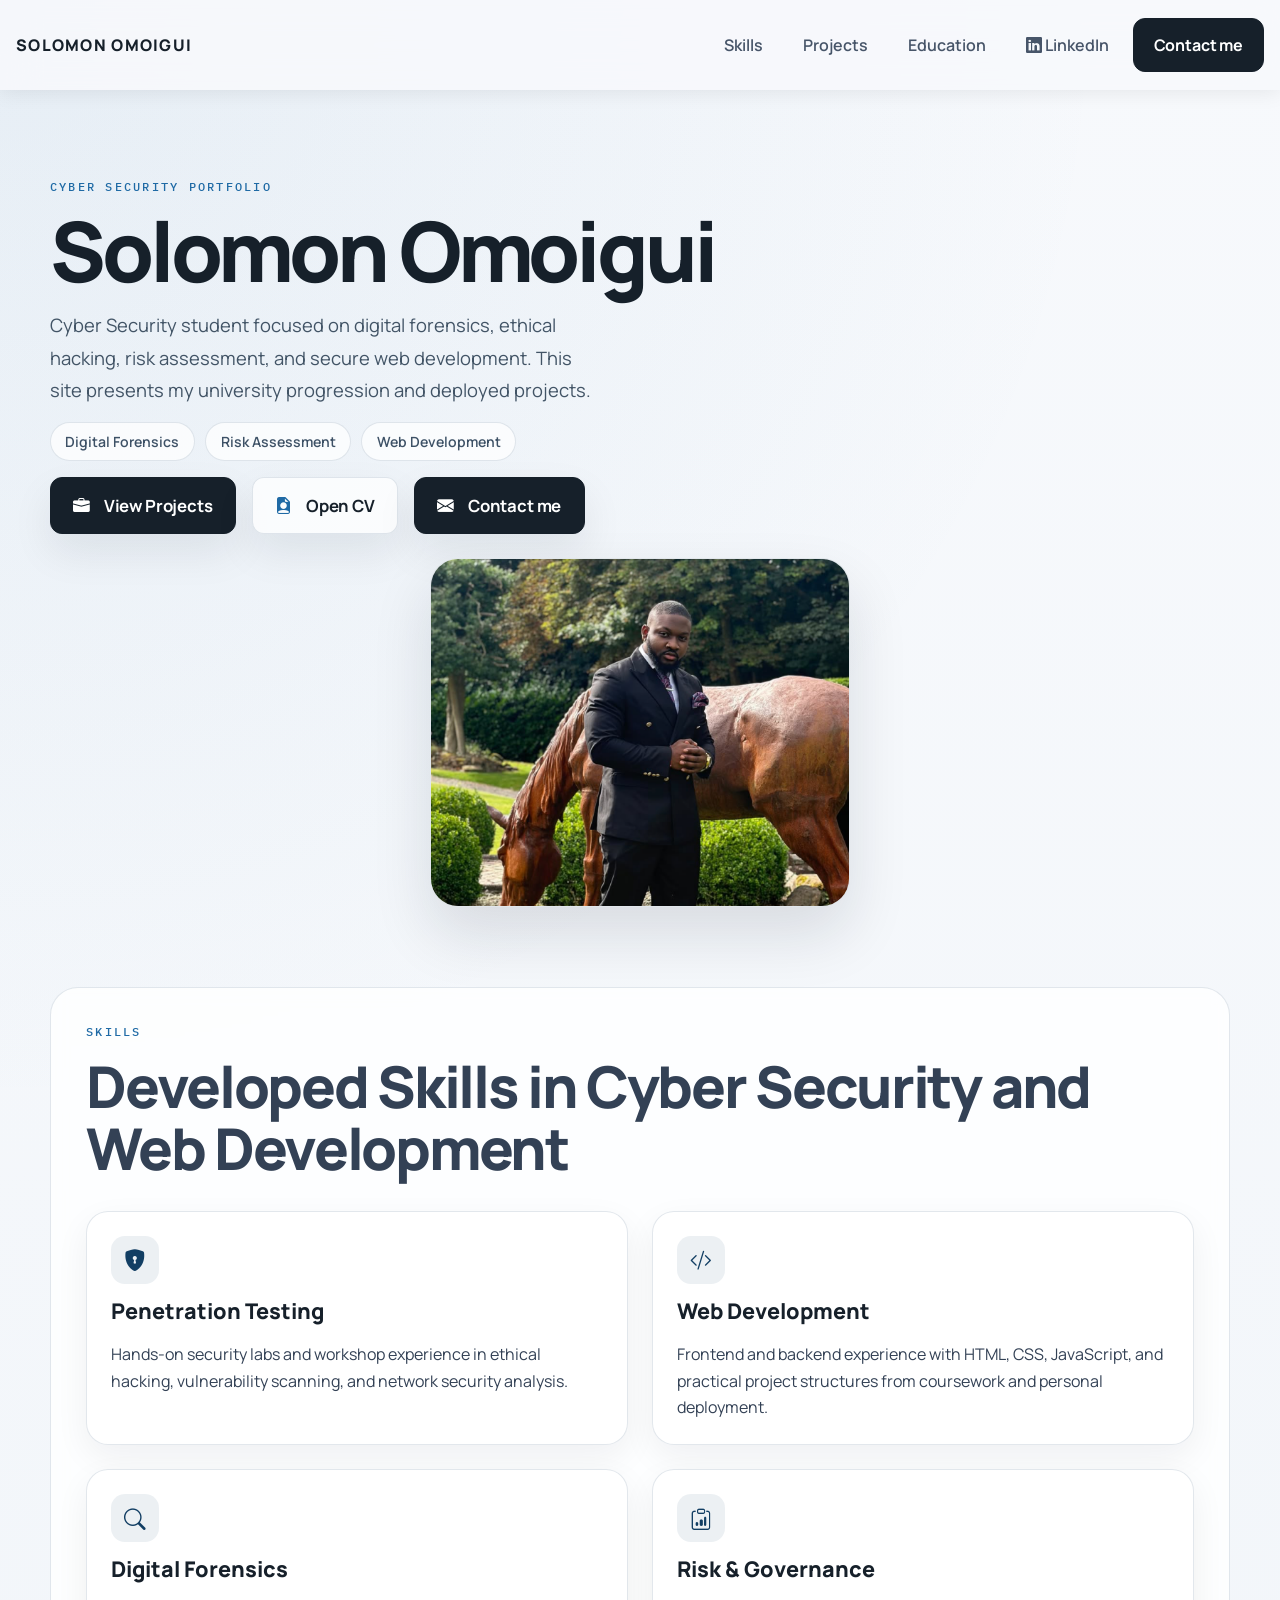
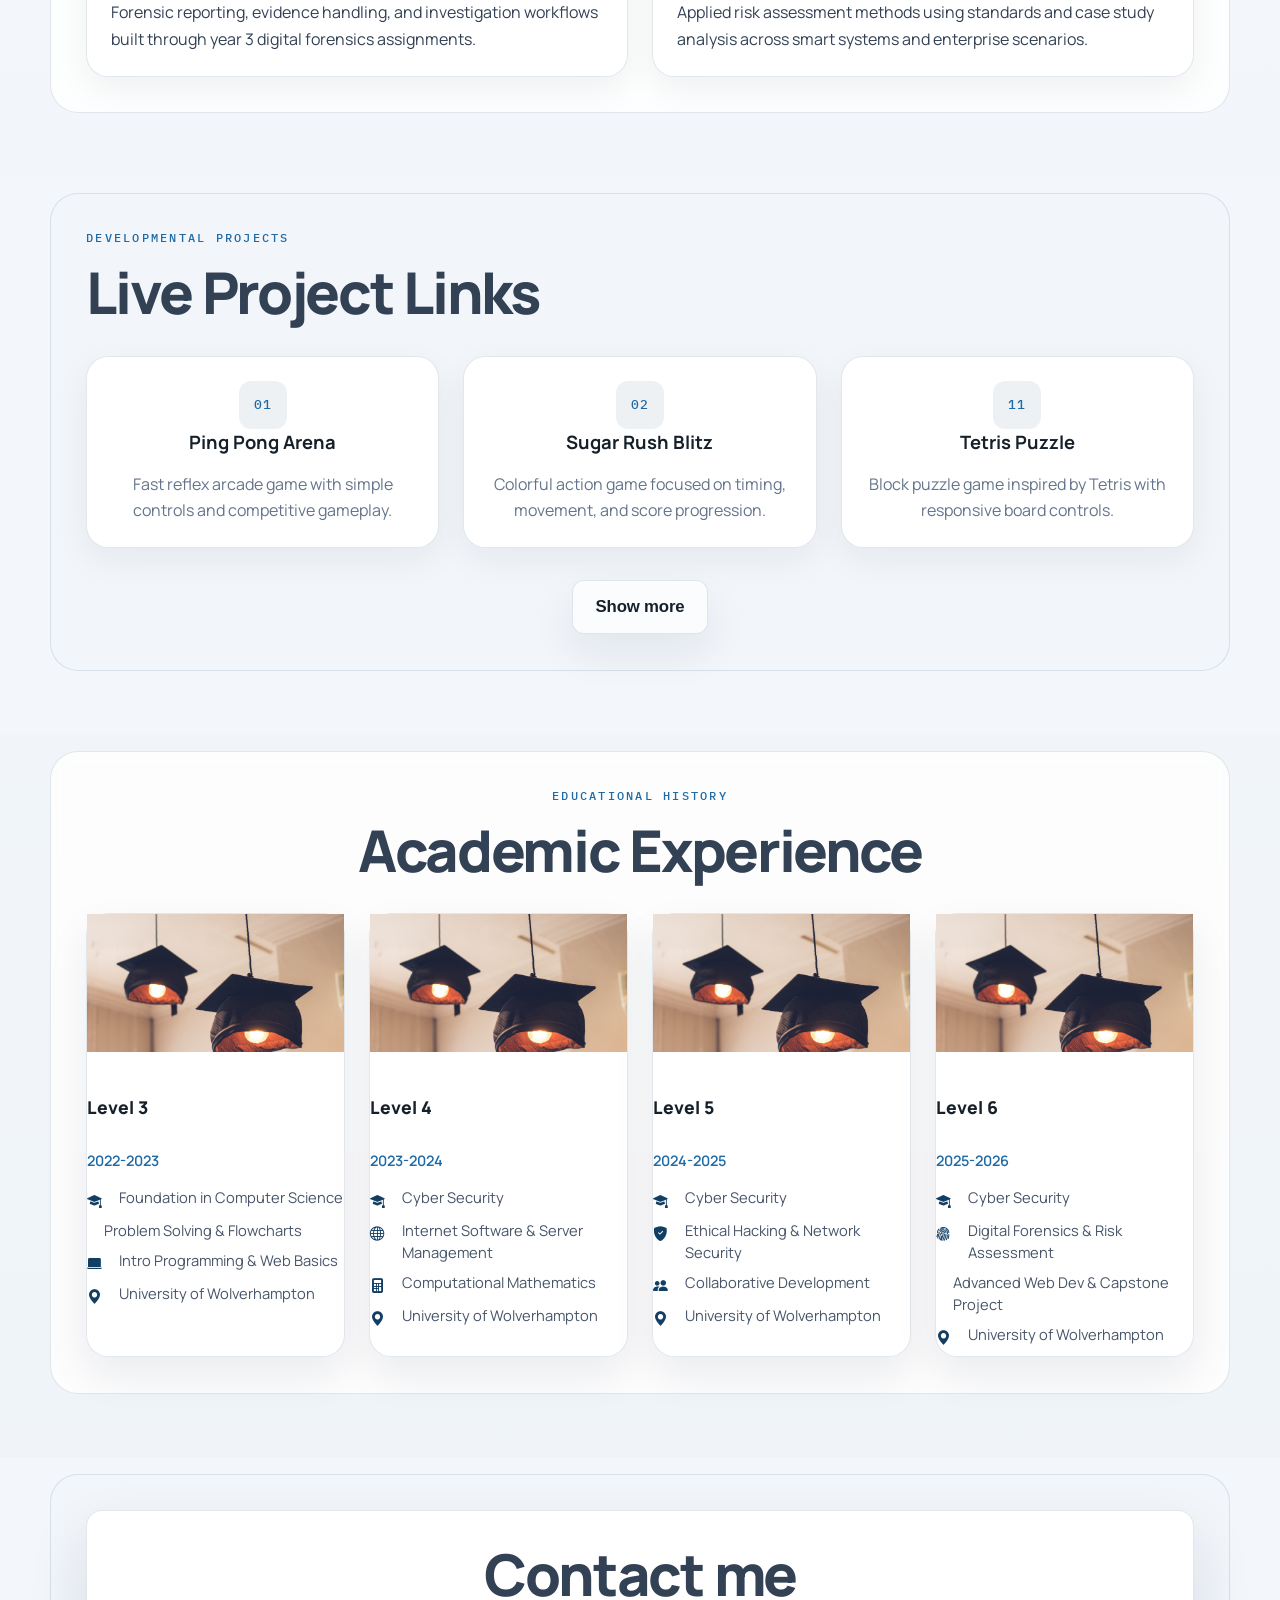
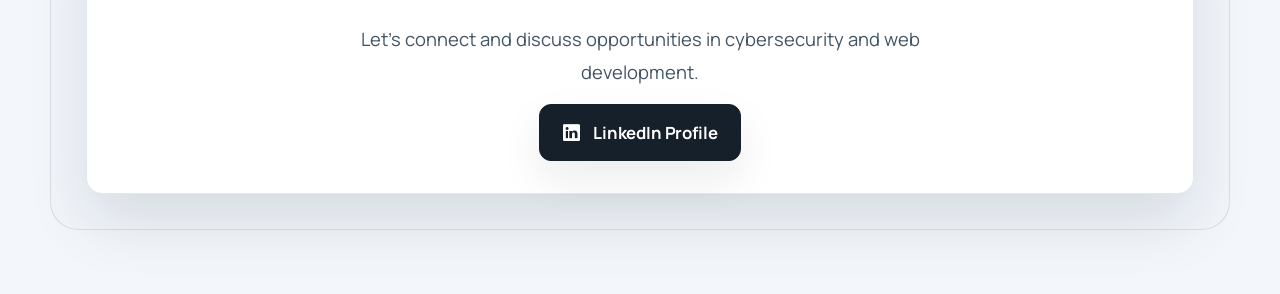
==== index.html @ 03cba2f4 "Add CV link and collapsible project list" ====
<!DOCTYPE html>
<html lang="en">
  <head>
    <meta charset="UTF-8" />
    <meta name="viewport" content="width=device-width, initial-scale=1.0" />
    <meta
      name="description"
      content="Solomon Omoigui portfolio featuring university cybersecurity work and deployed game projects."
    />
    <meta name="robots" content="index, follow" />
    <link rel="canonical" href="http://solomonomoigui.great-site.net/" />

    <meta property="og:type" content="website" />
    <meta property="og:site_name" content="Solomon Omoigui Portfolio" />
    <meta property="og:title" content="Solomon Omoigui | Portfolio" />
    <meta
      property="og:description"
      content="Cyber Security student portfolio featuring university coursework progression and deployed game projects."
    />
    <meta property="og:url" content="http://solomonomoigui.great-site.net/" />
    <meta property="og:image" content="http://solomonomoigui.great-site.net/assets/grad.jpg" />

    <meta name="twitter:card" content="summary_large_image" />
    <meta name="twitter:title" content="Solomon Omoigui | Portfolio" />
    <meta
      name="twitter:description"
      content="Cyber Security student portfolio featuring university coursework progression and deployed game projects."
    />
    <meta name="twitter:image" content="http://solomonomoigui.great-site.net/assets/grad.jpg" />
    <title>Solomon Omoigui | Portfolio</title>
    <link rel="icon" href="assets/favicon.svg" type="image/svg+xml" />
    <link rel="icon" href="assets/favicon-32x32.png" sizes="32x32" type="image/png" />
    <link rel="apple-touch-icon" href="assets/apple-touch-icon.png" />
    <link rel="manifest" href="site.webmanifest" />
    <link rel="preconnect" href="https://fonts.googleapis.com" />
    <link rel="preconnect" href="https://fonts.gstatic.com" crossorigin />
    <link
      href="https://fonts.googleapis.com/css2?family=IBM+Plex+Mono:wght@400;500&family=Manrope:wght@400;500;600;700;800&display=swap"
      rel="stylesheet"
    />
    <!-- Bootstrap Icons -->
    <link rel="stylesheet" href="https://cdn.jsdelivr.net/npm/bootstrap-icons@1.11.3/font/bootstrap-icons.min.css">
    <link rel="stylesheet" href="styles.css" />
  </head>
  <body>
    <header class="site-header sticky-top">
      <div class="container-fluid">
        <a href="#top" class="logo">SOLOMON OMOIGUI</a>
        <button class="burger-menu collapsed" id="burger-btn" type="button" aria-controls="main-nav" aria-expanded="false" aria-label="Toggle navigation">
          <span></span>
          <span></span>
          <span></span>
        </button>
        <nav class="main-nav" id="main-nav">
          <ul class="navbar-nav ms-auto align-items-lg-center">
            <li class="nav-item"><a href="#skills" class="nav-link">Skills</a></li>
            <li class="nav-item"><a href="#projects" class="nav-link">Projects</a></li>
            <li class="nav-item"><a href="#education" class="nav-link">Education</a></li>
            <li class="nav-item"><a href="https://www.linkedin.com/in/solomon-o-649461155" target="_blank" rel="noreferrer" class="nav-link"><i class="bi bi-linkedin"></i> LinkedIn</a></li>
            <li class="nav-item ms-lg-2"><a href="#contact" class="btn btn-primary">Contact me</a></li>
          </ul>
        </nav>
      </div>
    </header>

    <main id="top">
      <section class="hero container">
        <div class="row align-items-center">
          <div class="col-lg-6">
            <p class="hero-kicker">Cyber Security Portfolio</p>
            <h1 class="display-3 fw-bold mb-4">Solomon Omoigui</h1>
            <p class="lead mb-4">
              Cyber Security student focused on digital forensics, ethical hacking, risk assessment, and secure web development. This site presents my university progression and deployed projects.
            </p>
            <div class="hero-meta mb-4">
              <span>Digital Forensics</span>
              <span>Risk Assessment</span>
              <span>Web Development</span>
            </div>
            <div class="hero-actions d-flex gap-3">
              <a class="btn btn-primary btn-lg shadow" href="#projects"><i class="bi bi-briefcase-fill me-2"></i>View Projects</a>
              <a
                class="btn btn-warning btn-lg shadow"
                href="Solomon_Omoigui_CV.docx"
                target="_blank"
                rel="noopener noreferrer"
              >
                <i class="bi bi-file-earmark-person-fill me-2"></i>Open CV
              </a>
              <a class="btn btn-primary btn-lg shadow" href="#contact"><i class="bi bi-envelope-fill me-2"></i>Contact me</a>
            </div>
          </div>
          <div class="col-lg-6 d-flex justify-content-center align-items-start">
            <div class="hero-photo shadow-lg">
              <img
                src="assets/solomon-portrait.png"
                alt="Solomon Omoigui"
                class="img-fluid rounded"
              />
            </div>
          </div>
        </div>
      </section>

      <section id="skills" class="section py-5">
        <div class="container">
          <p class="section-label text-uppercase fw-bold text-primary">Skills</p>
          <h2 class="display-5 fw-bold mb-5">Developed Skills in Cyber Security and Web Development</h2>
          <div class="row g-4">
            <div class="col-md-6">
              <div class="card skill-card h-100 border-0 shadow-sm">
                <div class="card-body p-4">
                  <div class="skill-icon mb-3"><i class="bi bi-shield-lock-fill"></i></div>
                  <h3 class="card-title h4 fw-bold mb-3">Penetration Testing</h3>
                  <p class="card-text">Hands-on security labs and workshop experience in ethical hacking, vulnerability scanning, and network security analysis.</p>
                </div>
              </div>
            </div>
            <div class="col-md-6">
              <div class="card skill-card h-100 border-0 shadow-sm">
                <div class="card-body p-4">
                  <div class="skill-icon mb-3"><i class="bi bi-code-slash"></i></div>
                  <h3 class="card-title h4 fw-bold mb-3">Web Development</h3>
                  <p class="card-text">Frontend and backend experience with HTML, CSS, JavaScript, and practical project structures from coursework and personal deployment.</p>
                </div>
              </div>
            </div>
            <div class="col-md-6">
              <div class="card skill-card h-100 border-0 shadow-sm">
                <div class="card-body p-4">
                  <div class="skill-icon mb-3"><i class="bi bi-search"></i></div>
                  <h3 class="card-title h4 fw-bold mb-3">Digital Forensics</h3>
                  <p class="card-text">Forensic reporting, evidence handling, and investigation workflows built through year 3 digital forensics assignments.</p>
                </div>
              </div>
            </div>
            <div class="col-md-6">
              <div class="card skill-card h-100 border-0 shadow-sm">
                <div class="card-body p-4">
                  <div class="skill-icon mb-3"><i class="bi bi-clipboard-data"></i></div>
                  <h3 class="card-title h4 fw-bold mb-3">Risk & Governance</h3>
                  <p class="card-text">Applied risk assessment methods using standards and case study analysis across smart systems and enterprise scenarios.</p>
                </div>
              </div>
            </div>
          </div>
        </div>
      </section>

      <section id="projects" class="section py-5 bg-light">
        <div class="container">
          <p class="section-label text-uppercase fw-bold text-primary">Developmental Projects</p>
          <h2 class="display-5 fw-bold mb-5">Live Project Links</h2>
          <div class="row g-4" id="projects-grid">
            <div class="col-md-6 col-lg-4 project-item" data-featured-project>
              <div class="card project-card h-100 border-0 shadow-sm">
                <div class="card-body text-center p-4">
                  <div class="project-icon mb-3">01</div>
                  <h3 class="card-title h5 fw-bold"><a href="https://maldinisecurity.github.io/neon-pong-arena/" target="_blank" rel="noreferrer" class="text-decoration-none">Ping Pong Arena</a></h3>
                  <p class="card-text text-muted">Fast reflex arcade game with simple controls and competitive gameplay.</p>
                </div>
              </div>
            </div>
            <div class="col-md-6 col-lg-4 project-item" data-featured-project>
              <div class="card project-card h-100 border-0 shadow-sm">
                <div class="card-body text-center p-4">
                  <div class="project-icon mb-3">02</div>
                  <h3 class="card-title h5 fw-bold"><a href="https://maldinisecurity.github.io/sugar-rush-blitz/" target="_blank" rel="noreferrer" class="text-decoration-none">Sugar Rush Blitz</a></h3>
                  <p class="card-text text-muted">Colorful action game focused on timing, movement, and score progression.</p>
                </div>
              </div>
            </div>
            <div class="col-md-6 col-lg-4 project-item is-collapsed">
              <div class="card project-card h-100 border-0 shadow-sm">
                <div class="card-body text-center p-4">
                  <div class="project-icon mb-3">03</div>
                  <h3 class="card-title h5 fw-bold"><a href="https://maldinisecurity.github.io/tower-defense-mini/" target="_blank" rel="noreferrer" class="text-decoration-none">Tower Defence</a></h3>
                  <p class="card-text text-muted">Strategy-based defense game where placement and timing decide success.</p>
                </div>
              </div>
            </div>
            <div class="col-md-6 col-lg-4 project-item is-collapsed">
              <div class="card project-card h-100 border-0 shadow-sm">
                <div class="card-body text-center p-4">
                  <div class="project-icon mb-3">04</div>
                  <h3 class="card-title h5 fw-bold"><a href="https://maldinisecurity.github.io/2048-variant/" target="_blank" rel="noreferrer" class="text-decoration-none">2048 Variant</a></h3>
                  <p class="card-text text-muted">A variant of the classic 2048 puzzle with responsive keyboard interactions.</p>
                </div>
              </div>
            </div>
            <div class="col-md-6 col-lg-4 project-item is-collapsed">
              <div class="card project-card h-100 border-0 shadow-sm">
                <div class="card-body text-center p-4">
                  <div class="project-icon mb-3">05</div>
                  <h3 class="card-title h5 fw-bold"><a href="https://maldinisecurity.github.io/flappy-runner/" target="_blank" rel="noreferrer" class="text-decoration-none">Flappy Runner</a></h3>
                  <p class="card-text text-muted">Endless runner challenge requiring consistent rhythm and quick reaction.</p>
                </div>
              </div>
            </div>
            <div class="col-md-6 col-lg-4 project-item is-collapsed">
              <div class="card project-card h-100 border-0 shadow-sm">
                <div class="card-body text-center p-4">
                  <div class="project-icon mb-3">06</div>
                  <h3 class="card-title h5 fw-bold"><a href="https://maldinisecurity.github.io/memory-card-battle/" target="_blank" rel="noreferrer" class="text-decoration-none">Memory Card Battle</a></h3>
                  <p class="card-text text-muted">Card matching memory game designed around concentration and speed.</p>
                </div>
              </div>
            </div>
            <div class="col-md-6 col-lg-4 project-item is-collapsed">
              <div class="card project-card h-100 border-0 shadow-sm">
                <div class="card-body text-center p-4">
                  <div class="project-icon mb-3">07</div>
                  <h3 class="card-title h5 fw-bold"><a href="https://maldinisecurity.github.io/platformer-single-screen/" target="_blank" rel="noreferrer" class="text-decoration-none">Platformer</a></h3>
                  <p class="card-text text-muted">Classic platform movement mechanics with jump timing and level traversal.</p>
                </div>
              </div>
            </div>
            <div class="col-md-6 col-lg-4 project-item is-collapsed">
              <div class="card project-card h-100 border-0 shadow-sm">
                <div class="card-body text-center p-4">
                  <div class="project-icon mb-3">08</div>
                  <h3 class="card-title h5 fw-bold"><a href="https://maldinisecurity.github.io/roguelite-grid-crawler/" target="_blank" rel="noreferrer" class="text-decoration-none">Grid Crawler</a></h3>
                  <p class="card-text text-muted">Grid-based puzzle gameplay focused on route logic and movement planning.</p>
                </div>
              </div>
            </div>
            <div class="col-md-6 col-lg-4 project-item is-collapsed">
              <div class="card project-card h-100 border-0 shadow-sm">
                <div class="card-body text-center p-4">
                  <div class="project-icon mb-3">09</div>
                  <h3 class="card-title h5 fw-bold"><a href="https://maldinisecurity.github.io/snake-arena/" target="_blank" rel="noreferrer" class="text-decoration-none">Snake Arena</a></h3>
                  <p class="card-text text-muted">Modern snake game implementation with smooth controls and scoring.</p>
                </div>
              </div>
            </div>
            <div class="col-md-6 col-lg-4 project-item is-collapsed">
              <div class="card project-card h-100 border-0 shadow-sm">
                <div class="card-body text-center p-4">
                  <div class="project-icon mb-3">10</div>
                  <h3 class="card-title h5 fw-bold"><a href="https://maldinisecurity.github.io/space-shooter/" target="_blank" rel="noreferrer" class="text-decoration-none">Space Shooter</a></h3>
                  <p class="card-text text-muted">Arcade shooter featuring enemy waves, aiming, and score-based survival.</p>
                </div>
              </div>
            </div>
            <div class="col-md-6 col-lg-4 project-item" data-featured-project>
              <div class="card project-card h-100 border-0 shadow-sm">
                <div class="card-body text-center p-4">
                  <div class="project-icon mb-3">11</div>
                  <h3 class="card-title h5 fw-bold"><a href="https://maldinisecurity.github.io/tetris-block-puzzle/" target="_blank" rel="noreferrer" class="text-decoration-none">Tetris Puzzle</a></h3>
                  <p class="card-text text-muted">Block puzzle game inspired by Tetris with responsive board controls.</p>
                </div>
              </div>
            </div>
            <div class="col-md-6 col-lg-4 project-item is-collapsed">
              <div class="card project-card h-100 border-0 shadow-sm">
                <div class="card-body text-center p-4">
                  <div class="project-icon mb-3">12</div>
                  <h3 class="card-title h5 fw-bold"><a href="https://maldinisecurity.github.io/breakout-blaster/" target="_blank" rel="noreferrer" class="text-decoration-none">Tower Defense</a></h3>
                  <p class="card-text text-muted">Alternative tower defense build showcasing enemy pathing and defense logic.</p>
                </div>
              </div>
            </div>
          </div>
          <div class="projects-toggle-wrap">
            <button
              class="btn btn-warning btn-lg shadow"
              id="projects-toggle"
              type="button"
              aria-expanded="false"
            >
              Show more
            </button>
          </div>
        </div>
      </section>

      <section id="education" class="section py-5">
        <div class="container">
          <div class="text-center mb-5">
            <p class="section-label text-uppercase fw-bold text-primary">Educational History</p>
            <h2 class="display-5 fw-bold">Academic Experience</h2>
          </div>

          <div class="row g-4">
            <div class="col-md-6 col-lg-3">
              <div class="card education-card h-100 border-0 shadow">
                <img src="assets/grad.jpg" alt="Graduation cap" class="card-img-top" />
                <div class="card-body">
                  <h3 class="card-title fw-bold">Level 3</h3>
                  <p class="edu-year text-muted fw-semibold">2022-2023</p>
                  <ul class="list-unstyled">
                    <li class="mb-2"><i class="bi bi-mortarboard-fill text-primary me-2"></i> Foundation in Computer Science</li>
                    <li class="mb-2"><i class="bi bi-brain-fill text-primary me-2"></i> Problem Solving & Flowcharts</li>
                    <li class="mb-2"><i class="bi bi-laptop-fill text-primary me-2"></i> Intro Programming & Web Basics</li>
                    <li class="mb-2"><i class="bi bi-geo-alt-fill text-primary me-2"></i> University of Wolverhampton</li>
                  </ul>
                </div>
              </div>
            </div>

            <div class="col-md-6 col-lg-3">
              <div class="card education-card h-100 border-0 shadow">
                <img src="assets/grad.jpg" alt="Graduation cap" class="card-img-top" />
                <div class="card-body">
                  <h3 class="card-title fw-bold">Level 4</h3>
                  <p class="edu-year text-muted fw-semibold">2023-2024</p>
                  <ul class="list-unstyled">
                    <li class="mb-2"><i class="bi bi-mortarboard-fill text-primary me-2"></i> Cyber Security</li>
                    <li class="mb-2"><i class="bi bi-globe text-primary me-2"></i> Internet Software & Server Management</li>
                    <li class="mb-2"><i class="bi bi-calculator-fill text-primary me-2"></i> Computational Mathematics</li>
                    <li class="mb-2"><i class="bi bi-geo-alt-fill text-primary me-2"></i> University of Wolverhampton</li>
                  </ul>
                </div>
              </div>
            </div>

            <div class="col-md-6 col-lg-3">
              <div class="card education-card h-100 border-0 shadow">
                <img src="assets/grad.jpg" alt="Graduation cap" class="card-img-top" />
                <div class="card-body">
                  <h3 class="card-title fw-bold">Level 5</h3>
                  <p class="edu-year text-muted fw-semibold">2024-2025</p>
                  <ul class="list-unstyled">
                    <li class="mb-2"><i class="bi bi-mortarboard-fill text-primary me-2"></i> Cyber Security</li>
                    <li class="mb-2"><i class="bi bi-shield-fill-check text-primary me-2"></i> Ethical Hacking & Network Security</li>
                    <li class="mb-2"><i class="bi bi-people-fill text-primary me-2"></i> Collaborative Development</li>
                    <li class="mb-2"><i class="bi bi-geo-alt-fill text-primary me-2"></i> University of Wolverhampton</li>
                  </ul>
                </div>
              </div>
            </div>

            <div class="col-md-6 col-lg-3">
              <div class="card education-card h-100 border-0 shadow">
                <img src="assets/grad.jpg" alt="Graduation cap" class="card-img-top" />
                <div class="card-body">
                  <h3 class="card-title fw-bold">Level 6</h3>
                  <p class="edu-year text-muted fw-semibold">2025-2026</p>
                  <ul class="list-unstyled">
                    <li class="mb-2"><i class="bi bi-mortarboard-fill text-primary me-2"></i> Cyber Security</li>
                    <li class="mb-2"><i class="bi bi-fingerprint text-primary me-2"></i> Digital Forensics & Risk Assessment</li>
                    <li class="mb-2"><i class="bi bi-flask-fill text-primary me-2"></i> Advanced Web Dev & Capstone Project</li>
                    <li class="mb-2"><i class="bi bi-geo-alt-fill text-primary me-2"></i> University of Wolverhampton</li>
                  </ul>
                </div>
              </div>
            </div>
          </div>
        </div>
      </section>

      <section id="contact" class="section py-5 bg-light">
        <div class="container">
          <div class="card border-0 shadow-lg">
            <div class="card-body text-center p-5">
              <h2 class="display-5 fw-bold mb-4">Contact me</h2>
              <p class="lead mb-4">Let's connect and discuss opportunities in cybersecurity and web development.</p>
              <a class="btn btn-primary btn-lg shadow" href="https://www.linkedin.com/in/solomon-o-649461155" target="_blank" rel="noreferrer">
                <i class="bi bi-linkedin me-2"></i>LinkedIn Profile
              </a>
            </div>
          </div>
        </div>
      </section>
    </main>

    <script src="script.js"></script>
  </body>
</html>
---- styles.css ----
:root {
  --primary-color: #123e63;
  --accent-color: #1f6aa5;
  --dark-color: #16202a;
  --text-color: #334155;
  --muted-color: #64748b;
  --surface-color: rgba(255, 255, 255, 0.82);
  --surface-strong: #ffffff;
  --border-color: rgba(18, 62, 99, 0.12);
  --bg-light: #f3f6fa;
  --shadow-sm: 0 12px 34px rgba(15, 23, 42, 0.06);
  --shadow-md: 0 18px 42px rgba(15, 23, 42, 0.08);
  --shadow-lg: 0 28px 60px rgba(15, 23, 42, 0.12);
  --radius-md: 16px;
  --radius-lg: 24px;
}

* {
  box-sizing: border-box;
}

html {
  scroll-behavior: smooth;
}

body {
  margin: 0;
  font-family: "Manrope", sans-serif;
  color: var(--text-color);
  background:
    radial-gradient(circle at top left, rgba(31, 106, 165, 0.08), transparent 30%),
    linear-gradient(180deg, #f7f9fc 0%, #eef3f8 100%);
  overflow-x: hidden;
}

a {
  color: inherit;
}

.sticky-top {
  position: sticky;
  top: 0;
  z-index: 30;
}

.container,
.container-fluid {
  width: min(1180px, calc(100% - 2rem));
  margin: 0 auto;
}

.container-fluid {
  width: calc(100% - 2rem);
}

.row {
  display: grid;
  gap: 1.5rem;
}

.col-lg-6,
.col-lg-4,
.col-lg-3,
.col-md-6 {
  min-width: 0;
}

.d-flex {
  display: flex;
}

.justify-content-center {
  justify-content: center;
}

.align-items-center {
  align-items: center;
}

.align-items-start {
  align-items: flex-start;
}

.align-items-lg-center {
  align-items: center;
}

.ms-auto {
  margin-left: auto;
}

.gap-3 {
  gap: 1rem;
}

.g-4 {
  gap: 1.5rem;
}

.h-100 {
  height: 100%;
}

.border-0 {
  border: 0;
}

.shadow-sm {
  box-shadow: var(--shadow-sm);
}

.shadow {
  box-shadow: var(--shadow-md);
}

.shadow-lg {
  box-shadow: var(--shadow-lg);
}

.rounded,
.card,
.btn {
  border-radius: var(--radius-md);
}

.img-fluid {
  display: block;
  width: 100%;
  height: auto;
}

.text-center {
  text-align: center;
}

.text-uppercase {
  text-transform: uppercase;
}

.text-primary {
  color: var(--primary-color);
}

.text-muted {
  color: var(--muted-color);
}

.text-decoration-none {
  text-decoration: none;
}

.fw-bold {
  font-weight: 800;
}

.fw-semibold {
  font-weight: 600;
}

.display-3 {
  margin: 0;
  font-size: clamp(3.6rem, 7vw, 5.2rem);
  line-height: 0.98;
  letter-spacing: -0.05em;
}

.display-5 {
  margin: 0;
  font-size: clamp(2.2rem, 4.5vw, 3.8rem);
  line-height: 1.08;
  letter-spacing: -0.04em;
}

.lead {
  font-size: 1.15rem;
  line-height: 1.75;
  color: #425466;
}

.h4,
.h5 {
  margin: 0;
}

.h4 {
  font-size: 1.35rem;
}

.h5 {
  font-size: 1.15rem;
}

.mb-2 {
  margin-bottom: 0.5rem;
}

.mb-3 {
  margin-bottom: 0.75rem;
}

.mb-4 {
  margin-bottom: 1rem;
}

.mb-5 {
  margin-bottom: 2rem;
}

.me-2 {
  margin-right: 0.5rem;
}

.p-4 {
  padding: 1.5rem;
}

.p-5 {
  padding: 2rem;
}

.py-5 {
  padding-top: 4rem;
  padding-bottom: 4rem;
}

.bg-light {
  background: var(--bg-light);
}

.list-unstyled {
  list-style: none;
  margin: 0;
  padding: 0;
}

.card,
.contact-box {
  background: var(--surface-strong);
  border: 1px solid var(--border-color);
}

.card-body > :last-child {
  margin-bottom: 0;
}

.site-header {
  background: rgba(247, 249, 252, 0.88);
  backdrop-filter: blur(18px);
  box-shadow: 0 1px 0 rgba(15, 23, 42, 0.08);
  padding: 1.1rem 0;
}

.site-header .container-fluid {
  display: flex;
  align-items: center;
  gap: 1rem;
}

.logo {
  text-decoration: none;
  color: var(--dark-color);
  font-size: 1rem;
  font-weight: 800;
  letter-spacing: 0.08em;
}

.logo:hover {
  color: var(--primary-color);
}

.main-nav {
  margin-left: auto;
}

.navbar-nav {
  display: flex;
  align-items: center;
  gap: 0.5rem;
  list-style: none;
  margin: 0;
  padding: 0;
}

.nav-item {
  display: flex;
  align-items: center;
}

.nav-link {
  position: relative;
  padding: 0.5rem 1rem;
  color: #475569;
  font-weight: 600;
  text-decoration: none;
  transition: color 0.2s ease;
}

.nav-link:hover {
  color: var(--primary-color);
}

.nav-link::after {
  content: "";
  position: absolute;
  left: 50%;
  bottom: 0.15rem;
  width: 0;
  height: 2px;
  background: var(--primary-color);
  transform: translateX(-50%);
  transition: width 0.2s ease;
}

.nav-link:hover::after {
  width: 75%;
}

.burger-menu {
  display: none;
  flex-direction: column;
  gap: 5px;
  padding: 0.5rem;
  border: 0;
  background: transparent;
  cursor: pointer;
}

.burger-menu span {
  display: block;
  width: 28px;
  height: 3px;
  border-radius: 999px;
  background: var(--dark-color);
  transition: all 0.25s ease;
}

.burger-menu:not(.collapsed) span:nth-child(1) {
  transform: rotate(45deg) translate(6px, 6px);
}

.burger-menu:not(.collapsed) span:nth-child(2) {
  opacity: 0;
}

.burger-menu:not(.collapsed) span:nth-child(3) {
  transform: rotate(-45deg) translate(7px, -7px);
}

.hero {
  padding: 5.5rem 0 4rem;
}

.hero .row {
  grid-template-columns: minmax(0, 1.05fr) minmax(320px, 0.95fr);
}

.hero-kicker,
.section-label {
  margin: 0 0 1rem;
  color: var(--accent-color);
  font-family: "IBM Plex Mono", monospace;
  font-size: 0.78rem;
  font-weight: 500;
  letter-spacing: 0.18em;
  text-transform: uppercase;
}

.hero h1 {
  color: var(--dark-color);
}

.hero .lead {
  max-width: 34rem;
}

.hero-meta {
  display: flex;
  flex-wrap: wrap;
  gap: 0.65rem;
}

.hero-meta span {
  padding: 0.55rem 0.9rem;
  border: 1px solid var(--border-color);
  border-radius: 999px;
  background: rgba(255, 255, 255, 0.72);
  color: #3d5166;
  font-size: 0.88rem;
  font-weight: 600;
}

.hero-photo {
  display: block;
  width: min(100%, 420px);
  max-width: 420px;
  line-height: 0;
  overflow: hidden;
  border: 1px solid var(--border-color);
  border-radius: 28px;
  background: var(--surface-strong);
  transition: transform 0.25s ease, box-shadow 0.25s ease;
}

.hero-photo:hover {
  transform: translateY(-4px);
  box-shadow: var(--shadow-lg);
}

.hero-photo img {
  display: block;
  width: 100%;
  height: auto;
}

.btn {
  display: inline-flex;
  align-items: center;
  justify-content: center;
  gap: 0.35rem;
  padding: 0.95rem 1.25rem;
  border: 1px solid transparent;
  border-radius: 12px;
  text-decoration: none;
  font-weight: 700;
  letter-spacing: -0.01em;
  transition: transform 0.2s ease, box-shadow 0.2s ease, background 0.2s ease, color 0.2s ease;
}

.btn:hover {
  transform: translateY(-2px);
  box-shadow: 0 14px 24px rgba(15, 23, 42, 0.14);
}

.btn-lg {
  padding: 1rem 1.4rem;
  font-size: 1.05rem;
}

.btn-primary {
  background: var(--dark-color);
  border-color: var(--dark-color);
  color: #fff;
}

.btn-primary:hover {
  background: var(--primary-color);
  border-color: var(--primary-color);
}

.btn-warning {
  background: rgba(255, 255, 255, 0.72);
  border-color: var(--border-color);
  color: var(--dark-color);
}

.btn-warning i {
  color: var(--accent-color);
}

.btn-warning:hover {
  color: var(--dark-color);
  background: rgba(255, 255, 255, 0.96);
}

.btn-dark {
  background: var(--dark-color);
  border-color: var(--dark-color);
  color: #fff;
}

.section {
  position: relative;
  padding-top: 1rem;
}

.section .container {
  padding: 2.2rem;
  border: 1px solid var(--border-color);
  border-radius: 28px;
  background: var(--surface-color);
  backdrop-filter: blur(8px);
}

#projects .container,
#contact .container {
  background: rgba(242, 246, 251, 0.94);
}

.skill-card,
.project-card,
.education-card {
  border-radius: 22px;
  transition: transform 0.25s ease, box-shadow 0.25s ease;
}

.skill-card:hover,
.project-card:hover,
.education-card:hover {
  transform: translateY(-4px);
  box-shadow: 0 18px 36px rgba(15, 23, 42, 0.1);
}

.skill-icon {
  width: 3rem;
  height: 3rem;
  display: inline-flex;
  align-items: center;
  justify-content: center;
  font-size: 1.35rem;
  color: var(--primary-color);
  background: rgba(18, 62, 99, 0.08);
  border-radius: 14px;
}

.card-title {
  color: var(--dark-color);
}

.card-text {
  line-height: 1.65;
}

.project-card {
  overflow: hidden;
}

.project-icon {
  width: 3rem;
  height: 3rem;
  display: inline-flex;
  align-items: center;
  justify-content: center;
  margin: 0 auto;
  border-radius: 12px;
  background: rgba(18, 62, 99, 0.07);
  color: var(--accent-color);
  font-family: "IBM Plex Mono", monospace;
  font-size: 0.82rem;
  font-weight: 500;
  letter-spacing: 0.08em;
}

.project-card a {
  color: var(--dark-color);
  font-weight: 700;
  transition: color 0.2s ease;
}

.project-card:hover a {
  color: var(--primary-color);
}

.project-item.is-collapsed {
  display: none;
}

.projects-toggle-wrap {
  margin-top: 2rem;
  text-align: center;
}

.education-card .card-body {
  display: flex;
  flex-direction: column;
  height: 100%;
  padding-top: 1.25rem;
}

.education-card img {
  width: 100%;
  height: 138px;
  object-fit: cover;
  object-position: center;
}

.edu-year {
  margin-bottom: 1rem;
  color: var(--accent-color);
  font-size: 0.9rem;
}

.education-card .card-title {
  font-size: 1.1rem;
}

.education-card li {
  display: flex;
  align-items: flex-start;
  gap: 0.55rem;
  color: #475569;
  font-size: 0.92rem;
  line-height: 1.5;
  word-break: break-word;
  overflow-wrap: anywhere;
}

.education-card li i {
  margin-top: 0.2rem;
  flex: 0 0 auto;
}

.contact-box {
  padding: 2.3rem;
  border-radius: var(--radius-lg);
}

.contact-card .lead,
#contact .lead {
  max-width: 38rem;
  margin-left: auto;
  margin-right: auto;
}

::-webkit-scrollbar {
  width: 10px;
}

::-webkit-scrollbar-track {
  background: #edf2f7;
}

::-webkit-scrollbar-thumb {
  background: linear-gradient(180deg, #1f6aa5 0%, #123e63 100%);
  border-radius: 999px;
}

@media (min-width: 768px) {
  .row {
    grid-template-columns: repeat(12, minmax(0, 1fr));
  }

  .col-md-6 {
    grid-column: span 6;
  }
}

@media (min-width: 992px) {
  .col-lg-6 {
    grid-column: span 6;
  }

  .col-lg-4 {
    grid-column: span 4;
  }

  .col-lg-3 {
    grid-column: span 3;
  }
}

@media (max-width: 991px) {
  .row,
  .hero .row {
    grid-template-columns: 1fr;
  }

  .hero {
    padding-top: 4rem;
  }

  .logo {
    font-size: 0.92rem;
  }
}

@media (max-width: 576px) {
  .burger-menu {
    display: flex;
  }

  .site-header .container-fluid {
    flex-wrap: wrap;
  }

  .main-nav {
    display: none;
    width: 100%;
    margin-left: 0;
  }

  .main-nav.is-open {
    display: block;
  }

  .navbar-nav {
    flex-direction: column;
    align-items: stretch;
    gap: 0.25rem;
    padding-top: 0.75rem;
  }

  .nav-item,
  .nav-item .btn {
    width: 100%;
  }

  .hero {
    padding: 2.5rem 0 2rem;
  }

  .hero-actions {
    flex-direction: column;
  }

  .hero-meta {
    gap: 0.5rem;
  }

  .hero-meta span {
    font-size: 0.82rem;
  }

  .display-3 {
    font-size: 2.9rem;
  }

  .display-5 {
    font-size: 2.2rem;
  }

  .section .container {
    padding: 1.4rem;
    border-radius: 22px;
  }

  .py-5 {
    padding-top: 2.5rem;
    padding-bottom: 2.5rem;
  }

  .p-5,
  .p-4 {
    padding: 1.25rem;
  }
}
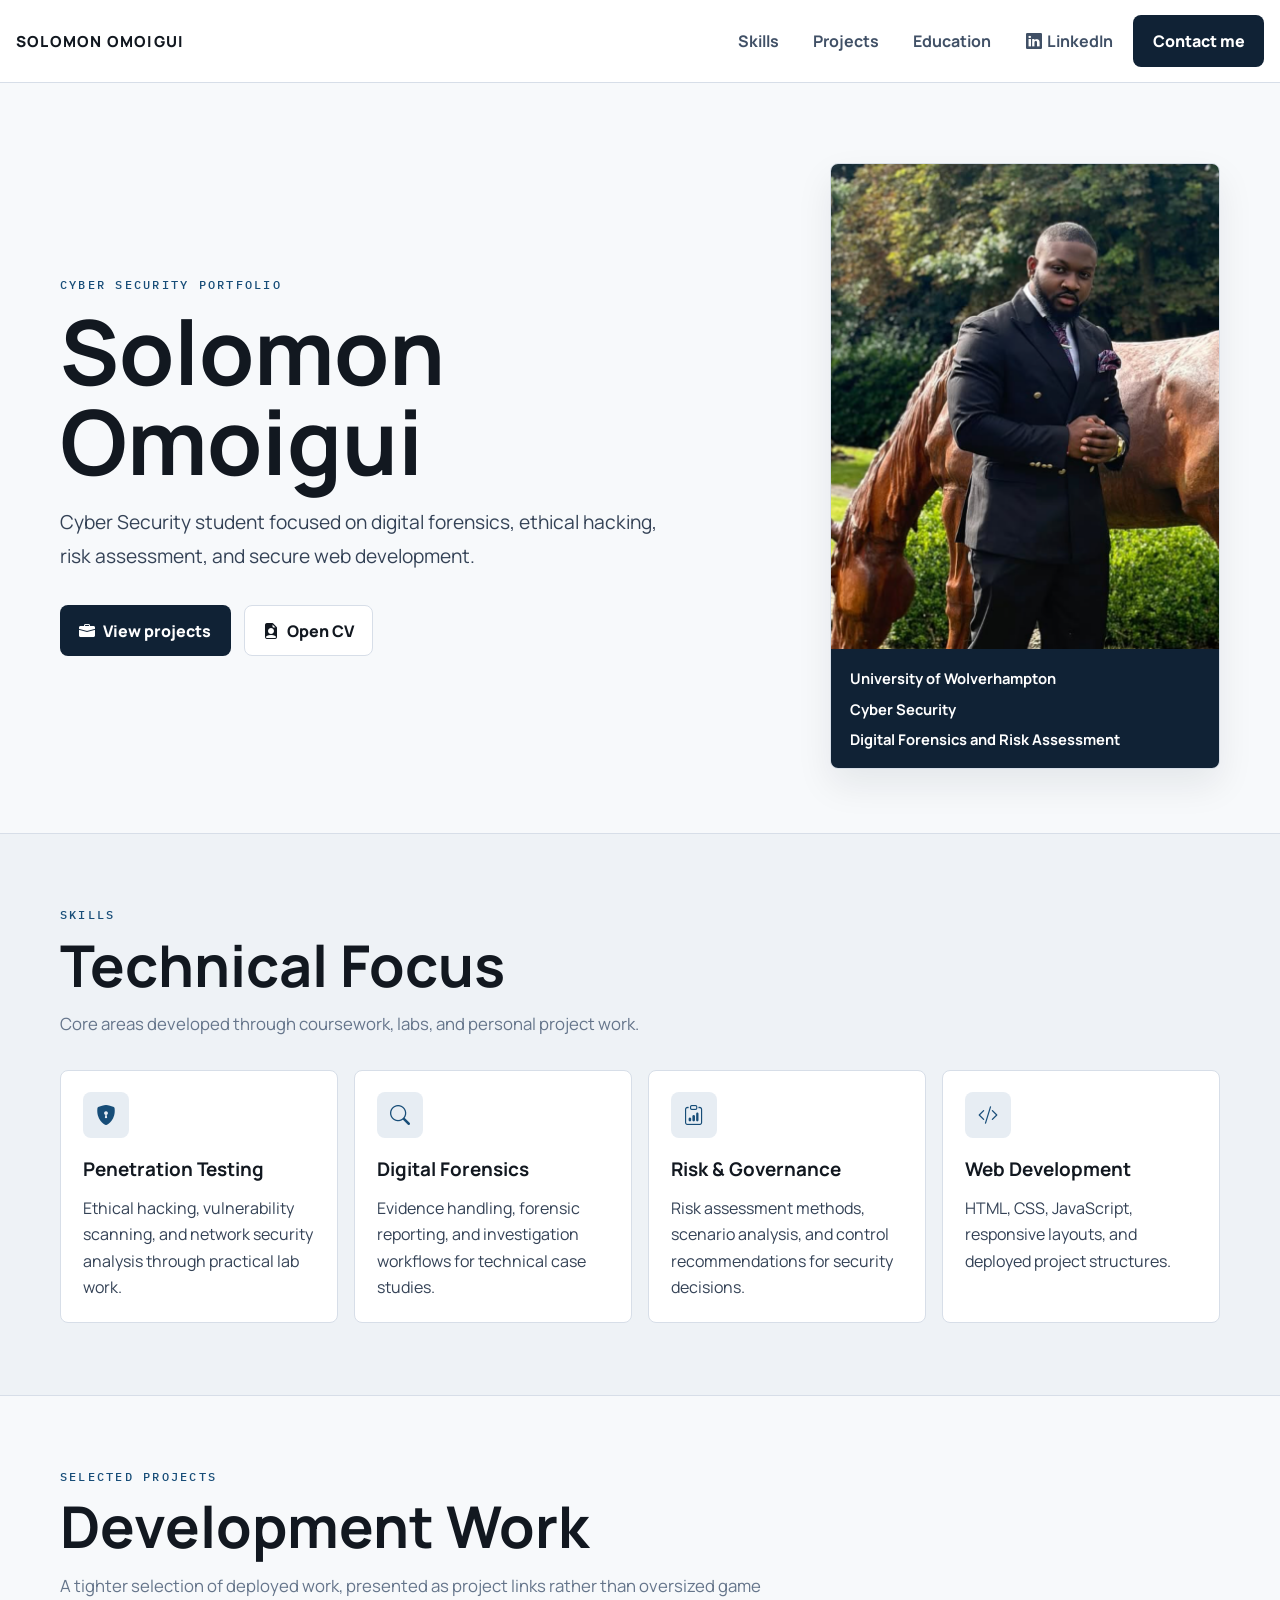
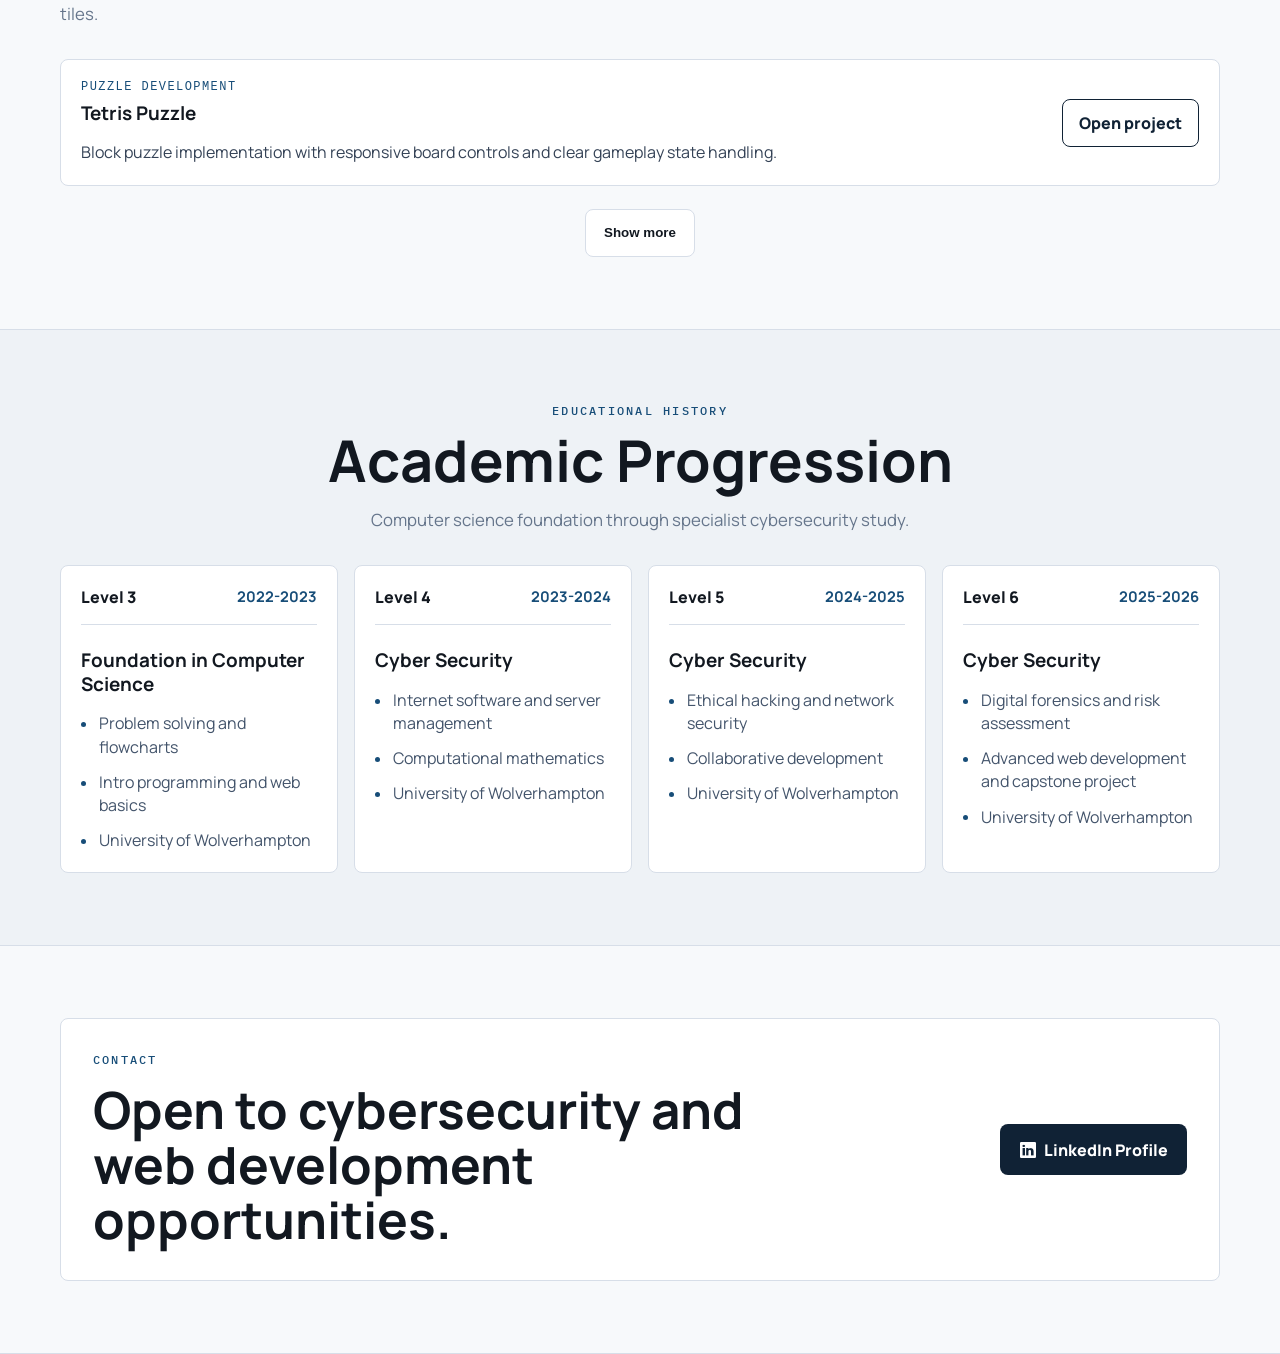
==== commit a7141864: "Improve portfolio layout and CV page" ====
--- a/index.html
+++ b/index.html
@@ -5,7 +5,7 @@
     <meta name="viewport" content="width=device-width, initial-scale=1.0" />
     <meta
       name="description"
-      content="Solomon Omoigui portfolio featuring university cybersecurity work and deployed game projects."
+      content="Solomon Omoigui portfolio featuring cybersecurity skills, university progression, and selected development projects."
     />
     <meta name="robots" content="index, follow" />
     <link rel="canonical" href="http://solomonomoigui.great-site.net/" />
@@ -15,18 +15,18 @@
     <meta property="og:title" content="Solomon Omoigui | Portfolio" />
     <meta
       property="og:description"
-      content="Cyber Security student portfolio featuring university coursework progression and deployed game projects."
+      content="Cyber Security student portfolio featuring technical skills, university progression, and selected development projects."
     />
     <meta property="og:url" content="http://solomonomoigui.great-site.net/" />
-    <meta property="og:image" content="http://solomonomoigui.great-site.net/assets/grad.jpg" />
+    <meta property="og:image" content="http://solomonomoigui.great-site.net/assets/solomon-portrait.png" />
 
     <meta name="twitter:card" content="summary_large_image" />
     <meta name="twitter:title" content="Solomon Omoigui | Portfolio" />
     <meta
       name="twitter:description"
-      content="Cyber Security student portfolio featuring university coursework progression and deployed game projects."
-    />
-    <meta name="twitter:image" content="http://solomonomoigui.great-site.net/assets/grad.jpg" />
+      content="Cyber Security student portfolio featuring technical skills, university progression, and selected development projects."
+    />
+    <meta name="twitter:image" content="http://solomonomoigui.great-site.net/assets/solomon-portrait.png" />
     <title>Solomon Omoigui | Portfolio</title>
     <link rel="icon" href="assets/favicon.svg" type="image/svg+xml" />
     <link rel="icon" href="assets/favicon-32x32.png" sizes="32x32" type="image/png" />
@@ -38,12 +38,11 @@
       href="https://fonts.googleapis.com/css2?family=IBM+Plex+Mono:wght@400;500&family=Manrope:wght@400;500;600;700;800&display=swap"
       rel="stylesheet"
     />
-    <!-- Bootstrap Icons -->
-    <link rel="stylesheet" href="https://cdn.jsdelivr.net/npm/bootstrap-icons@1.11.3/font/bootstrap-icons.min.css">
+    <link rel="stylesheet" href="https://cdn.jsdelivr.net/npm/bootstrap-icons@1.11.3/font/bootstrap-icons.min.css" />
     <link rel="stylesheet" href="styles.css" />
   </head>
   <body>
-    <header class="site-header sticky-top">
+    <header class="site-header">
       <div class="container-fluid">
         <a href="#top" class="logo">SOLOMON OMOIGUI</a>
         <button class="burger-menu collapsed" id="burger-btn" type="button" aria-controls="main-nav" aria-expanded="false" aria-label="Toggle navigation">
@@ -52,314 +51,203 @@
           <span></span>
         </button>
         <nav class="main-nav" id="main-nav">
-          <ul class="navbar-nav ms-auto align-items-lg-center">
-            <li class="nav-item"><a href="#skills" class="nav-link">Skills</a></li>
-            <li class="nav-item"><a href="#projects" class="nav-link">Projects</a></li>
-            <li class="nav-item"><a href="#education" class="nav-link">Education</a></li>
-            <li class="nav-item"><a href="https://www.linkedin.com/in/solomon-o-649461155" target="_blank" rel="noreferrer" class="nav-link"><i class="bi bi-linkedin"></i> LinkedIn</a></li>
-            <li class="nav-item ms-lg-2"><a href="#contact" class="btn btn-primary">Contact me</a></li>
+          <ul class="navbar-nav">
+            <li><a href="#skills" class="nav-link">Skills</a></li>
+            <li><a href="#projects" class="nav-link">Projects</a></li>
+            <li><a href="#education" class="nav-link">Education</a></li>
+            <li><a href="https://www.linkedin.com/in/solomon-o-649461155" target="_blank" rel="noreferrer" class="nav-link"><i class="bi bi-linkedin"></i> LinkedIn</a></li>
+            <li><a href="#contact" class="btn btn-primary">Contact me</a></li>
           </ul>
         </nav>
       </div>
     </header>
 
     <main id="top">
-      <section class="hero container">
-        <div class="row align-items-center">
-          <div class="col-lg-6">
-            <p class="hero-kicker">Cyber Security Portfolio</p>
-            <h1 class="display-3 fw-bold mb-4">Solomon Omoigui</h1>
-            <p class="lead mb-4">
-              Cyber Security student focused on digital forensics, ethical hacking, risk assessment, and secure web development. This site presents my university progression and deployed projects.
+      <section class="hero">
+        <div class="container hero-grid">
+          <div class="hero-copy">
+            <p class="eyebrow">Cyber Security Portfolio</p>
+            <h1>Solomon Omoigui</h1>
+            <p class="hero-lead">
+              Cyber Security student focused on digital forensics, ethical hacking, risk assessment, and secure web development.
             </p>
-            <div class="hero-meta mb-4">
-              <span>Digital Forensics</span>
-              <span>Risk Assessment</span>
-              <span>Web Development</span>
-            </div>
-            <div class="hero-actions d-flex gap-3">
-              <a class="btn btn-primary btn-lg shadow" href="#projects"><i class="bi bi-briefcase-fill me-2"></i>View Projects</a>
-              <a
-                class="btn btn-warning btn-lg shadow"
-                href="Solomon_Omoigui_CV.docx"
-                target="_blank"
-                rel="noopener noreferrer"
-              >
-                <i class="bi bi-file-earmark-person-fill me-2"></i>Open CV
-              </a>
-              <a class="btn btn-primary btn-lg shadow" href="#contact"><i class="bi bi-envelope-fill me-2"></i>Contact me</a>
-            </div>
-          </div>
-          <div class="col-lg-6 d-flex justify-content-center align-items-start">
-            <div class="hero-photo shadow-lg">
-              <img
-                src="assets/solomon-portrait.png"
-                alt="Solomon Omoigui"
-                class="img-fluid rounded"
-              />
-            </div>
-          </div>
-        </div>
-      </section>
-
-      <section id="skills" class="section py-5">
-        <div class="container">
-          <p class="section-label text-uppercase fw-bold text-primary">Skills</p>
-          <h2 class="display-5 fw-bold mb-5">Developed Skills in Cyber Security and Web Development</h2>
-          <div class="row g-4">
-            <div class="col-md-6">
-              <div class="card skill-card h-100 border-0 shadow-sm">
-                <div class="card-body p-4">
-                  <div class="skill-icon mb-3"><i class="bi bi-shield-lock-fill"></i></div>
-                  <h3 class="card-title h4 fw-bold mb-3">Penetration Testing</h3>
-                  <p class="card-text">Hands-on security labs and workshop experience in ethical hacking, vulnerability scanning, and network security analysis.</p>
-                </div>
-              </div>
-            </div>
-            <div class="col-md-6">
-              <div class="card skill-card h-100 border-0 shadow-sm">
-                <div class="card-body p-4">
-                  <div class="skill-icon mb-3"><i class="bi bi-code-slash"></i></div>
-                  <h3 class="card-title h4 fw-bold mb-3">Web Development</h3>
-                  <p class="card-text">Frontend and backend experience with HTML, CSS, JavaScript, and practical project structures from coursework and personal deployment.</p>
-                </div>
-              </div>
-            </div>
-            <div class="col-md-6">
-              <div class="card skill-card h-100 border-0 shadow-sm">
-                <div class="card-body p-4">
-                  <div class="skill-icon mb-3"><i class="bi bi-search"></i></div>
-                  <h3 class="card-title h4 fw-bold mb-3">Digital Forensics</h3>
-                  <p class="card-text">Forensic reporting, evidence handling, and investigation workflows built through year 3 digital forensics assignments.</p>
-                </div>
-              </div>
-            </div>
-            <div class="col-md-6">
-              <div class="card skill-card h-100 border-0 shadow-sm">
-                <div class="card-body p-4">
-                  <div class="skill-icon mb-3"><i class="bi bi-clipboard-data"></i></div>
-                  <h3 class="card-title h4 fw-bold mb-3">Risk & Governance</h3>
-                  <p class="card-text">Applied risk assessment methods using standards and case study analysis across smart systems and enterprise scenarios.</p>
-                </div>
-              </div>
-            </div>
-          </div>
-        </div>
-      </section>
-
-      <section id="projects" class="section py-5 bg-light">
-        <div class="container">
-          <p class="section-label text-uppercase fw-bold text-primary">Developmental Projects</p>
-          <h2 class="display-5 fw-bold mb-5">Live Project Links</h2>
-          <div class="row g-4" id="projects-grid">
-            <div class="col-md-6 col-lg-4 project-item" data-featured-project>
-              <div class="card project-card h-100 border-0 shadow-sm">
-                <div class="card-body text-center p-4">
-                  <div class="project-icon mb-3">01</div>
-                  <h3 class="card-title h5 fw-bold"><a href="https://maldinisecurity.github.io/neon-pong-arena/" target="_blank" rel="noreferrer" class="text-decoration-none">Ping Pong Arena</a></h3>
-                  <p class="card-text text-muted">Fast reflex arcade game with simple controls and competitive gameplay.</p>
-                </div>
-              </div>
-            </div>
-            <div class="col-md-6 col-lg-4 project-item" data-featured-project>
-              <div class="card project-card h-100 border-0 shadow-sm">
-                <div class="card-body text-center p-4">
-                  <div class="project-icon mb-3">02</div>
-                  <h3 class="card-title h5 fw-bold"><a href="https://maldinisecurity.github.io/sugar-rush-blitz/" target="_blank" rel="noreferrer" class="text-decoration-none">Sugar Rush Blitz</a></h3>
-                  <p class="card-text text-muted">Colorful action game focused on timing, movement, and score progression.</p>
-                </div>
-              </div>
-            </div>
-            <div class="col-md-6 col-lg-4 project-item is-collapsed">
-              <div class="card project-card h-100 border-0 shadow-sm">
-                <div class="card-body text-center p-4">
-                  <div class="project-icon mb-3">03</div>
-                  <h3 class="card-title h5 fw-bold"><a href="https://maldinisecurity.github.io/tower-defense-mini/" target="_blank" rel="noreferrer" class="text-decoration-none">Tower Defence</a></h3>
-                  <p class="card-text text-muted">Strategy-based defense game where placement and timing decide success.</p>
-                </div>
-              </div>
-            </div>
-            <div class="col-md-6 col-lg-4 project-item is-collapsed">
-              <div class="card project-card h-100 border-0 shadow-sm">
-                <div class="card-body text-center p-4">
-                  <div class="project-icon mb-3">04</div>
-                  <h3 class="card-title h5 fw-bold"><a href="https://maldinisecurity.github.io/2048-variant/" target="_blank" rel="noreferrer" class="text-decoration-none">2048 Variant</a></h3>
-                  <p class="card-text text-muted">A variant of the classic 2048 puzzle with responsive keyboard interactions.</p>
-                </div>
-              </div>
-            </div>
-            <div class="col-md-6 col-lg-4 project-item is-collapsed">
-              <div class="card project-card h-100 border-0 shadow-sm">
-                <div class="card-body text-center p-4">
-                  <div class="project-icon mb-3">05</div>
-                  <h3 class="card-title h5 fw-bold"><a href="https://maldinisecurity.github.io/flappy-runner/" target="_blank" rel="noreferrer" class="text-decoration-none">Flappy Runner</a></h3>
-                  <p class="card-text text-muted">Endless runner challenge requiring consistent rhythm and quick reaction.</p>
-                </div>
-              </div>
-            </div>
-            <div class="col-md-6 col-lg-4 project-item is-collapsed">
-              <div class="card project-card h-100 border-0 shadow-sm">
-                <div class="card-body text-center p-4">
-                  <div class="project-icon mb-3">06</div>
-                  <h3 class="card-title h5 fw-bold"><a href="https://maldinisecurity.github.io/memory-card-battle/" target="_blank" rel="noreferrer" class="text-decoration-none">Memory Card Battle</a></h3>
-                  <p class="card-text text-muted">Card matching memory game designed around concentration and speed.</p>
-                </div>
-              </div>
-            </div>
-            <div class="col-md-6 col-lg-4 project-item is-collapsed">
-              <div class="card project-card h-100 border-0 shadow-sm">
-                <div class="card-body text-center p-4">
-                  <div class="project-icon mb-3">07</div>
-                  <h3 class="card-title h5 fw-bold"><a href="https://maldinisecurity.github.io/platformer-single-screen/" target="_blank" rel="noreferrer" class="text-decoration-none">Platformer</a></h3>
-                  <p class="card-text text-muted">Classic platform movement mechanics with jump timing and level traversal.</p>
-                </div>
-              </div>
-            </div>
-            <div class="col-md-6 col-lg-4 project-item is-collapsed">
-              <div class="card project-card h-100 border-0 shadow-sm">
-                <div class="card-body text-center p-4">
-                  <div class="project-icon mb-3">08</div>
-                  <h3 class="card-title h5 fw-bold"><a href="https://maldinisecurity.github.io/roguelite-grid-crawler/" target="_blank" rel="noreferrer" class="text-decoration-none">Grid Crawler</a></h3>
-                  <p class="card-text text-muted">Grid-based puzzle gameplay focused on route logic and movement planning.</p>
-                </div>
-              </div>
-            </div>
-            <div class="col-md-6 col-lg-4 project-item is-collapsed">
-              <div class="card project-card h-100 border-0 shadow-sm">
-                <div class="card-body text-center p-4">
-                  <div class="project-icon mb-3">09</div>
-                  <h3 class="card-title h5 fw-bold"><a href="https://maldinisecurity.github.io/snake-arena/" target="_blank" rel="noreferrer" class="text-decoration-none">Snake Arena</a></h3>
-                  <p class="card-text text-muted">Modern snake game implementation with smooth controls and scoring.</p>
-                </div>
-              </div>
-            </div>
-            <div class="col-md-6 col-lg-4 project-item is-collapsed">
-              <div class="card project-card h-100 border-0 shadow-sm">
-                <div class="card-body text-center p-4">
-                  <div class="project-icon mb-3">10</div>
-                  <h3 class="card-title h5 fw-bold"><a href="https://maldinisecurity.github.io/space-shooter/" target="_blank" rel="noreferrer" class="text-decoration-none">Space Shooter</a></h3>
-                  <p class="card-text text-muted">Arcade shooter featuring enemy waves, aiming, and score-based survival.</p>
-                </div>
-              </div>
-            </div>
-            <div class="col-md-6 col-lg-4 project-item" data-featured-project>
-              <div class="card project-card h-100 border-0 shadow-sm">
-                <div class="card-body text-center p-4">
-                  <div class="project-icon mb-3">11</div>
-                  <h3 class="card-title h5 fw-bold"><a href="https://maldinisecurity.github.io/tetris-block-puzzle/" target="_blank" rel="noreferrer" class="text-decoration-none">Tetris Puzzle</a></h3>
-                  <p class="card-text text-muted">Block puzzle game inspired by Tetris with responsive board controls.</p>
-                </div>
-              </div>
-            </div>
-            <div class="col-md-6 col-lg-4 project-item is-collapsed">
-              <div class="card project-card h-100 border-0 shadow-sm">
-                <div class="card-body text-center p-4">
-                  <div class="project-icon mb-3">12</div>
-                  <h3 class="card-title h5 fw-bold"><a href="https://maldinisecurity.github.io/breakout-blaster/" target="_blank" rel="noreferrer" class="text-decoration-none">Tower Defense</a></h3>
-                  <p class="card-text text-muted">Alternative tower defense build showcasing enemy pathing and defense logic.</p>
-                </div>
-              </div>
-            </div>
-          </div>
-          <div class="projects-toggle-wrap">
-            <button
-              class="btn btn-warning btn-lg shadow"
-              id="projects-toggle"
-              type="button"
-              aria-expanded="false"
-            >
-              Show more
-            </button>
-          </div>
-        </div>
-      </section>
-
-      <section id="education" class="section py-5">
-        <div class="container">
-          <div class="text-center mb-5">
-            <p class="section-label text-uppercase fw-bold text-primary">Educational History</p>
-            <h2 class="display-5 fw-bold">Academic Experience</h2>
-          </div>
-
-          <div class="row g-4">
-            <div class="col-md-6 col-lg-3">
-              <div class="card education-card h-100 border-0 shadow">
-                <img src="assets/grad.jpg" alt="Graduation cap" class="card-img-top" />
-                <div class="card-body">
-                  <h3 class="card-title fw-bold">Level 3</h3>
-                  <p class="edu-year text-muted fw-semibold">2022-2023</p>
-                  <ul class="list-unstyled">
-                    <li class="mb-2"><i class="bi bi-mortarboard-fill text-primary me-2"></i> Foundation in Computer Science</li>
-                    <li class="mb-2"><i class="bi bi-brain-fill text-primary me-2"></i> Problem Solving & Flowcharts</li>
-                    <li class="mb-2"><i class="bi bi-laptop-fill text-primary me-2"></i> Intro Programming & Web Basics</li>
-                    <li class="mb-2"><i class="bi bi-geo-alt-fill text-primary me-2"></i> University of Wolverhampton</li>
-                  </ul>
-                </div>
-              </div>
-            </div>
-
-            <div class="col-md-6 col-lg-3">
-              <div class="card education-card h-100 border-0 shadow">
-                <img src="assets/grad.jpg" alt="Graduation cap" class="card-img-top" />
-                <div class="card-body">
-                  <h3 class="card-title fw-bold">Level 4</h3>
-                  <p class="edu-year text-muted fw-semibold">2023-2024</p>
-                  <ul class="list-unstyled">
-                    <li class="mb-2"><i class="bi bi-mortarboard-fill text-primary me-2"></i> Cyber Security</li>
-                    <li class="mb-2"><i class="bi bi-globe text-primary me-2"></i> Internet Software & Server Management</li>
-                    <li class="mb-2"><i class="bi bi-calculator-fill text-primary me-2"></i> Computational Mathematics</li>
-                    <li class="mb-2"><i class="bi bi-geo-alt-fill text-primary me-2"></i> University of Wolverhampton</li>
-                  </ul>
-                </div>
-              </div>
-            </div>
-
-            <div class="col-md-6 col-lg-3">
-              <div class="card education-card h-100 border-0 shadow">
-                <img src="assets/grad.jpg" alt="Graduation cap" class="card-img-top" />
-                <div class="card-body">
-                  <h3 class="card-title fw-bold">Level 5</h3>
-                  <p class="edu-year text-muted fw-semibold">2024-2025</p>
-                  <ul class="list-unstyled">
-                    <li class="mb-2"><i class="bi bi-mortarboard-fill text-primary me-2"></i> Cyber Security</li>
-                    <li class="mb-2"><i class="bi bi-shield-fill-check text-primary me-2"></i> Ethical Hacking & Network Security</li>
-                    <li class="mb-2"><i class="bi bi-people-fill text-primary me-2"></i> Collaborative Development</li>
-                    <li class="mb-2"><i class="bi bi-geo-alt-fill text-primary me-2"></i> University of Wolverhampton</li>
-                  </ul>
-                </div>
-              </div>
-            </div>
-
-            <div class="col-md-6 col-lg-3">
-              <div class="card education-card h-100 border-0 shadow">
-                <img src="assets/grad.jpg" alt="Graduation cap" class="card-img-top" />
-                <div class="card-body">
-                  <h3 class="card-title fw-bold">Level 6</h3>
-                  <p class="edu-year text-muted fw-semibold">2025-2026</p>
-                  <ul class="list-unstyled">
-                    <li class="mb-2"><i class="bi bi-mortarboard-fill text-primary me-2"></i> Cyber Security</li>
-                    <li class="mb-2"><i class="bi bi-fingerprint text-primary me-2"></i> Digital Forensics & Risk Assessment</li>
-                    <li class="mb-2"><i class="bi bi-flask-fill text-primary me-2"></i> Advanced Web Dev & Capstone Project</li>
-                    <li class="mb-2"><i class="bi bi-geo-alt-fill text-primary me-2"></i> University of Wolverhampton</li>
-                  </ul>
-                </div>
-              </div>
-            </div>
-          </div>
-        </div>
-      </section>
-
-      <section id="contact" class="section py-5 bg-light">
-        <div class="container">
-          <div class="card border-0 shadow-lg">
-            <div class="card-body text-center p-5">
-              <h2 class="display-5 fw-bold mb-4">Contact me</h2>
-              <p class="lead mb-4">Let's connect and discuss opportunities in cybersecurity and web development.</p>
-              <a class="btn btn-primary btn-lg shadow" href="https://www.linkedin.com/in/solomon-o-649461155" target="_blank" rel="noreferrer">
-                <i class="bi bi-linkedin me-2"></i>LinkedIn Profile
+            <div class="hero-actions">
+              <a class="btn btn-primary" href="#projects"><i class="bi bi-briefcase-fill"></i> View projects</a>
+              <a class="btn btn-secondary" href="cv.html" target="_blank" rel="noopener noreferrer">
+                <i class="bi bi-file-earmark-person-fill"></i> Open CV
               </a>
             </div>
           </div>
+
+          <aside class="profile-panel" aria-label="Profile summary">
+            <img src="assets/solomon-portrait.png" alt="Solomon Omoigui" class="profile-photo" />
+            <div class="profile-details">
+              <p>University of Wolverhampton</p>
+              <p>Cyber Security</p>
+              <p>Digital Forensics and Risk Assessment</p>
+            </div>
+          </aside>
+        </div>
+      </section>
+
+      <section id="skills" class="section">
+        <div class="container">
+          <div class="section-heading">
+            <p class="eyebrow">Skills</p>
+            <h2>Technical Focus</h2>
+            <p>Core areas developed through coursework, labs, and personal project work.</p>
+          </div>
+
+          <div class="skills-grid">
+            <article class="info-card">
+              <div class="card-icon"><i class="bi bi-shield-lock-fill"></i></div>
+              <h3>Penetration Testing</h3>
+              <p>Ethical hacking, vulnerability scanning, and network security analysis through practical lab work.</p>
+            </article>
+            <article class="info-card">
+              <div class="card-icon"><i class="bi bi-search"></i></div>
+              <h3>Digital Forensics</h3>
+              <p>Evidence handling, forensic reporting, and investigation workflows for technical case studies.</p>
+            </article>
+            <article class="info-card">
+              <div class="card-icon"><i class="bi bi-clipboard-data"></i></div>
+              <h3>Risk & Governance</h3>
+              <p>Risk assessment methods, scenario analysis, and control recommendations for security decisions.</p>
+            </article>
+            <article class="info-card">
+              <div class="card-icon"><i class="bi bi-code-slash"></i></div>
+              <h3>Web Development</h3>
+              <p>HTML, CSS, JavaScript, responsive layouts, and deployed project structures.</p>
+            </article>
+          </div>
+        </div>
+      </section>
+
+      <section id="projects" class="section section-muted">
+        <div class="container">
+          <div class="section-heading">
+            <p class="eyebrow">Selected Projects</p>
+            <h2>Development Work</h2>
+            <p>A tighter selection of deployed work, presented as project links rather than oversized game tiles.</p>
+          </div>
+
+          <div class="project-list" id="projects-grid">
+            <article class="project-row" data-featured-project>
+              <div>
+                <span class="project-type">Puzzle Development</span>
+                <h3>Tetris Puzzle</h3>
+                <p>Block puzzle implementation with responsive board controls and clear gameplay state handling.</p>
+              </div>
+              <a href="https://maldinisecurity.github.io/tetris-block-puzzle/" target="_blank" rel="noreferrer" class="project-link">Open project</a>
+            </article>
+
+            <article class="project-row is-collapsed">
+              <div>
+                <span class="project-type">Strategy Development</span>
+                <h3>Tower Defence</h3>
+                <p>Strategy game prototype using placement, enemy pathing, and timing-based decision making.</p>
+              </div>
+              <a href="https://maldinisecurity.github.io/tower-defense-mini/" target="_blank" rel="noreferrer" class="project-link">Open project</a>
+            </article>
+
+            <article class="project-row is-collapsed">
+              <div>
+                <span class="project-type">Puzzle Development</span>
+                <h3>2048 Variant</h3>
+                <p>Keyboard-driven puzzle variant built around tile state, scoring, and responsive layout behavior.</p>
+              </div>
+              <a href="https://maldinisecurity.github.io/2048-variant/" target="_blank" rel="noreferrer" class="project-link">Open project</a>
+            </article>
+
+            <article class="project-row is-collapsed">
+              <div>
+                <span class="project-type">Arcade Development</span>
+                <h3>Snake Arena</h3>
+                <p>Modern snake implementation with smooth controls, scoring, and collision handling.</p>
+              </div>
+              <a href="https://maldinisecurity.github.io/snake-arena/" target="_blank" rel="noreferrer" class="project-link">Open project</a>
+            </article>
+          </div>
+
+          <div class="projects-toggle-wrap">
+            <button class="btn btn-secondary" id="projects-toggle" type="button" aria-expanded="false">Show more</button>
+          </div>
+        </div>
+      </section>
+
+      <section id="education" class="section">
+        <div class="container">
+          <div class="section-heading centered">
+            <p class="eyebrow">Educational History</p>
+            <h2>Academic Progression</h2>
+            <p>Computer science foundation through specialist cybersecurity study.</p>
+          </div>
+
+          <div class="education-grid">
+            <article class="education-card">
+              <div class="education-header">
+                <span>Level 3</span>
+                <strong>2022-2023</strong>
+              </div>
+              <h3>Foundation in Computer Science</h3>
+              <ul>
+                <li>Problem solving and flowcharts</li>
+                <li>Intro programming and web basics</li>
+                <li>University of Wolverhampton</li>
+              </ul>
+            </article>
+
+            <article class="education-card">
+              <div class="education-header">
+                <span>Level 4</span>
+                <strong>2023-2024</strong>
+              </div>
+              <h3>Cyber Security</h3>
+              <ul>
+                <li>Internet software and server management</li>
+                <li>Computational mathematics</li>
+                <li>University of Wolverhampton</li>
+              </ul>
+            </article>
+
+            <article class="education-card">
+              <div class="education-header">
+                <span>Level 5</span>
+                <strong>2024-2025</strong>
+              </div>
+              <h3>Cyber Security</h3>
+              <ul>
+                <li>Ethical hacking and network security</li>
+                <li>Collaborative development</li>
+                <li>University of Wolverhampton</li>
+              </ul>
+            </article>
+
+            <article class="education-card">
+              <div class="education-header">
+                <span>Level 6</span>
+                <strong>2025-2026</strong>
+              </div>
+              <h3>Cyber Security</h3>
+              <ul>
+                <li>Digital forensics and risk assessment</li>
+                <li>Advanced web development and capstone project</li>
+                <li>University of Wolverhampton</li>
+              </ul>
+            </article>
+          </div>
+        </div>
+      </section>
+
+      <section id="contact" class="section section-muted">
+        <div class="container contact-panel">
+          <div>
+            <p class="eyebrow">Contact</p>
+            <h2>Open to cybersecurity and web development opportunities.</h2>
+          </div>
+          <a class="btn btn-primary" href="https://www.linkedin.com/in/solomon-o-649461155" target="_blank" rel="noreferrer">
+            <i class="bi bi-linkedin"></i> LinkedIn Profile
+          </a>
         </div>
       </section>
     </main>
--- a/styles.css
+++ b/styles.css
@@ -1,18 +1,14 @@
 :root {
-  --primary-color: #123e63;
-  --accent-color: #1f6aa5;
-  --dark-color: #16202a;
-  --text-color: #334155;
-  --muted-color: #64748b;
-  --surface-color: rgba(255, 255, 255, 0.82);
-  --surface-strong: #ffffff;
-  --border-color: rgba(18, 62, 99, 0.12);
-  --bg-light: #f3f6fa;
-  --shadow-sm: 0 12px 34px rgba(15, 23, 42, 0.06);
-  --shadow-md: 0 18px 42px rgba(15, 23, 42, 0.08);
-  --shadow-lg: 0 28px 60px rgba(15, 23, 42, 0.12);
-  --radius-md: 16px;
-  --radius-lg: 24px;
+  --ink: #121820;
+  --text: #344256;
+  --muted: #65758b;
+  --navy: #102235;
+  --blue: #174d78;
+  --line: #d7dee8;
+  --page: #eef2f6;
+  --surface: #ffffff;
+  --surface-muted: #f7f9fb;
+  --shadow: 0 16px 36px rgba(18, 24, 32, 0.08);
 }
 
 * {
@@ -26,10 +22,8 @@
 body {
   margin: 0;
   font-family: "Manrope", sans-serif;
-  color: var(--text-color);
-  background:
-    radial-gradient(circle at top left, rgba(31, 106, 165, 0.08), transparent 30%),
-    linear-gradient(180deg, #f7f9fc 0%, #eef3f8 100%);
+  color: var(--text);
+  background: var(--page);
   overflow-x: hidden;
 }
 
@@ -37,282 +31,64 @@
   color: inherit;
 }
 
-.sticky-top {
+.container,
+.container-fluid {
+  width: min(1160px, calc(100% - 2rem));
+  margin: 0 auto;
+}
+
+.container-fluid {
+  width: calc(100% - 2rem);
+}
+
+.site-header {
   position: sticky;
   top: 0;
   z-index: 30;
-}
-
-.container,
-.container-fluid {
-  width: min(1180px, calc(100% - 2rem));
-  margin: 0 auto;
-}
-
-.container-fluid {
-  width: calc(100% - 2rem);
-}
-
-.row {
-  display: grid;
-  gap: 1.5rem;
-}
-
-.col-lg-6,
-.col-lg-4,
-.col-lg-3,
-.col-md-6 {
-  min-width: 0;
-}
-
-.d-flex {
+  background: var(--surface);
+  border-bottom: 1px solid var(--line);
+}
+
+.site-header .container-fluid {
+  min-height: 82px;
   display: flex;
-}
-
-.justify-content-center {
-  justify-content: center;
-}
-
-.align-items-center {
-  align-items: center;
-}
-
-.align-items-start {
-  align-items: flex-start;
-}
-
-.align-items-lg-center {
-  align-items: center;
-}
-
-.ms-auto {
+  align-items: center;
+  gap: 1rem;
+}
+
+.logo {
+  color: var(--ink);
+  font-size: 0.95rem;
+  font-weight: 800;
+  letter-spacing: 0.08em;
+  text-decoration: none;
+}
+
+.main-nav {
   margin-left: auto;
 }
 
-.gap-3 {
-  gap: 1rem;
-}
-
-.g-4 {
-  gap: 1.5rem;
-}
-
-.h-100 {
-  height: 100%;
-}
-
-.border-0 {
-  border: 0;
-}
-
-.shadow-sm {
-  box-shadow: var(--shadow-sm);
-}
-
-.shadow {
-  box-shadow: var(--shadow-md);
-}
-
-.shadow-lg {
-  box-shadow: var(--shadow-lg);
-}
-
-.rounded,
-.card,
-.btn {
-  border-radius: var(--radius-md);
-}
-
-.img-fluid {
-  display: block;
-  width: 100%;
-  height: auto;
-}
-
-.text-center {
-  text-align: center;
-}
-
-.text-uppercase {
-  text-transform: uppercase;
-}
-
-.text-primary {
-  color: var(--primary-color);
-}
-
-.text-muted {
-  color: var(--muted-color);
-}
-
-.text-decoration-none {
-  text-decoration: none;
-}
-
-.fw-bold {
-  font-weight: 800;
-}
-
-.fw-semibold {
-  font-weight: 600;
-}
-
-.display-3 {
-  margin: 0;
-  font-size: clamp(3.6rem, 7vw, 5.2rem);
-  line-height: 0.98;
-  letter-spacing: -0.05em;
-}
-
-.display-5 {
-  margin: 0;
-  font-size: clamp(2.2rem, 4.5vw, 3.8rem);
-  line-height: 1.08;
-  letter-spacing: -0.04em;
-}
-
-.lead {
-  font-size: 1.15rem;
-  line-height: 1.75;
-  color: #425466;
-}
-
-.h4,
-.h5 {
-  margin: 0;
-}
-
-.h4 {
-  font-size: 1.35rem;
-}
-
-.h5 {
-  font-size: 1.15rem;
-}
-
-.mb-2 {
-  margin-bottom: 0.5rem;
-}
-
-.mb-3 {
-  margin-bottom: 0.75rem;
-}
-
-.mb-4 {
-  margin-bottom: 1rem;
-}
-
-.mb-5 {
-  margin-bottom: 2rem;
-}
-
-.me-2 {
-  margin-right: 0.5rem;
-}
-
-.p-4 {
-  padding: 1.5rem;
-}
-
-.p-5 {
-  padding: 2rem;
-}
-
-.py-5 {
-  padding-top: 4rem;
-  padding-bottom: 4rem;
-}
-
-.bg-light {
-  background: var(--bg-light);
-}
-
-.list-unstyled {
+.navbar-nav {
+  display: flex;
+  align-items: center;
+  gap: 0.35rem;
   list-style: none;
   margin: 0;
   padding: 0;
 }
 
-.card,
-.contact-box {
-  background: var(--surface-strong);
-  border: 1px solid var(--border-color);
-}
-
-.card-body > :last-child {
-  margin-bottom: 0;
-}
-
-.site-header {
-  background: rgba(247, 249, 252, 0.88);
-  backdrop-filter: blur(18px);
-  box-shadow: 0 1px 0 rgba(15, 23, 42, 0.08);
-  padding: 1.1rem 0;
-}
-
-.site-header .container-fluid {
-  display: flex;
-  align-items: center;
-  gap: 1rem;
-}
-
-.logo {
+.nav-link {
+  display: inline-flex;
+  align-items: center;
+  gap: 0.35rem;
+  padding: 0.75rem 0.9rem;
+  color: #405066;
+  font-weight: 700;
   text-decoration: none;
-  color: var(--dark-color);
-  font-size: 1rem;
-  font-weight: 800;
-  letter-spacing: 0.08em;
-}
-
-.logo:hover {
-  color: var(--primary-color);
-}
-
-.main-nav {
-  margin-left: auto;
-}
-
-.navbar-nav {
-  display: flex;
-  align-items: center;
-  gap: 0.5rem;
-  list-style: none;
-  margin: 0;
-  padding: 0;
-}
-
-.nav-item {
-  display: flex;
-  align-items: center;
-}
-
-.nav-link {
-  position: relative;
-  padding: 0.5rem 1rem;
-  color: #475569;
-  font-weight: 600;
-  text-decoration: none;
-  transition: color 0.2s ease;
 }
 
 .nav-link:hover {
-  color: var(--primary-color);
-}
-
-.nav-link::after {
-  content: "";
-  position: absolute;
-  left: 50%;
-  bottom: 0.15rem;
-  width: 0;
-  height: 2px;
-  background: var(--primary-color);
-  transform: translateX(-50%);
-  transition: width 0.2s ease;
-}
-
-.nav-link:hover::after {
-  width: 75%;
+  color: var(--blue);
 }
 
 .burger-menu {
@@ -330,7 +106,7 @@
   width: 28px;
   height: 3px;
   border-radius: 999px;
-  background: var(--dark-color);
+  background: var(--ink);
   transition: all 0.25s ease;
 }
 
@@ -346,18 +122,60 @@
   transform: rotate(-45deg) translate(7px, -7px);
 }
 
+.btn {
+  display: inline-flex;
+  align-items: center;
+  justify-content: center;
+  gap: 0.5rem;
+  min-height: 48px;
+  padding: 0.85rem 1.15rem;
+  border: 1px solid transparent;
+  border-radius: 8px;
+  font-weight: 800;
+  text-decoration: none;
+  cursor: pointer;
+}
+
+.btn-primary {
+  background: var(--navy);
+  color: #ffffff;
+}
+
+.btn-primary:hover {
+  background: var(--blue);
+}
+
+.btn-secondary {
+  background: var(--surface);
+  border-color: var(--line);
+  color: var(--ink);
+}
+
+.btn-secondary:hover {
+  border-color: var(--blue);
+  color: var(--blue);
+}
+
 .hero {
-  padding: 5.5rem 0 4rem;
-}
-
-.hero .row {
-  grid-template-columns: minmax(0, 1.05fr) minmax(320px, 0.95fr);
-}
-
-.hero-kicker,
-.section-label {
-  margin: 0 0 1rem;
-  color: var(--accent-color);
+  padding: 5rem 0 4rem;
+  background: var(--surface-muted);
+  border-bottom: 1px solid var(--line);
+}
+
+.hero-grid {
+  display: grid;
+  grid-template-columns: minmax(0, 1fr) 390px;
+  gap: 3rem;
+  align-items: center;
+}
+
+.hero-copy {
+  max-width: 690px;
+}
+
+.eyebrow {
+  margin: 0 0 0.9rem;
+  color: var(--blue);
   font-family: "IBM Plex Mono", monospace;
   font-size: 0.78rem;
   font-weight: 500;
@@ -365,250 +183,266 @@
   text-transform: uppercase;
 }
 
+.hero h1,
+.section-heading h2,
+.contact-panel h2 {
+  margin: 0;
+  color: var(--ink);
+  line-height: 1;
+  letter-spacing: 0;
+}
+
 .hero h1 {
-  color: var(--dark-color);
-}
-
-.hero .lead {
-  max-width: 34rem;
-}
-
-.hero-meta {
+  max-width: 720px;
+  font-size: clamp(3.3rem, 7vw, 5.8rem);
+}
+
+.hero-lead {
+  max-width: 620px;
+  margin: 1.3rem 0 0;
+  color: var(--text);
+  font-size: 1.2rem;
+  line-height: 1.75;
+}
+
+.hero-actions {
   display: flex;
   flex-wrap: wrap;
-  gap: 0.65rem;
-}
-
-.hero-meta span {
-  padding: 0.55rem 0.9rem;
-  border: 1px solid var(--border-color);
-  border-radius: 999px;
-  background: rgba(255, 255, 255, 0.72);
-  color: #3d5166;
-  font-size: 0.88rem;
-  font-weight: 600;
-}
-
-.hero-photo {
-  display: block;
-  width: min(100%, 420px);
-  max-width: 420px;
-  line-height: 0;
+  gap: 0.8rem;
+  margin-top: 2rem;
+}
+
+.profile-panel {
+  background: var(--surface);
+  border: 1px solid var(--line);
+  border-radius: 8px;
+  box-shadow: var(--shadow);
   overflow: hidden;
-  border: 1px solid var(--border-color);
-  border-radius: 28px;
-  background: var(--surface-strong);
-  transition: transform 0.25s ease, box-shadow 0.25s ease;
-}
-
-.hero-photo:hover {
-  transform: translateY(-4px);
-  box-shadow: var(--shadow-lg);
-}
-
-.hero-photo img {
+}
+
+.profile-photo {
   display: block;
   width: 100%;
-  height: auto;
-}
-
-.btn {
-  display: inline-flex;
-  align-items: center;
-  justify-content: center;
-  gap: 0.35rem;
-  padding: 0.95rem 1.25rem;
-  border: 1px solid transparent;
-  border-radius: 12px;
-  text-decoration: none;
+  aspect-ratio: 4 / 5;
+  object-fit: cover;
+  object-position: center 36%;
+}
+
+.profile-details {
+  display: grid;
+  gap: 0.65rem;
+  padding: 1.2rem;
+  background: var(--navy);
+  color: #ffffff;
+}
+
+.profile-details p {
+  margin: 0;
+  font-size: 0.92rem;
   font-weight: 700;
-  letter-spacing: -0.01em;
-  transition: transform 0.2s ease, box-shadow 0.2s ease, background 0.2s ease, color 0.2s ease;
-}
-
-.btn:hover {
-  transform: translateY(-2px);
-  box-shadow: 0 14px 24px rgba(15, 23, 42, 0.14);
-}
-
-.btn-lg {
-  padding: 1rem 1.4rem;
-  font-size: 1.05rem;
-}
-
-.btn-primary {
-  background: var(--dark-color);
-  border-color: var(--dark-color);
-  color: #fff;
-}
-
-.btn-primary:hover {
-  background: var(--primary-color);
-  border-color: var(--primary-color);
-}
-
-.btn-warning {
-  background: rgba(255, 255, 255, 0.72);
-  border-color: var(--border-color);
-  color: var(--dark-color);
-}
-
-.btn-warning i {
-  color: var(--accent-color);
-}
-
-.btn-warning:hover {
-  color: var(--dark-color);
-  background: rgba(255, 255, 255, 0.96);
-}
-
-.btn-dark {
-  background: var(--dark-color);
-  border-color: var(--dark-color);
-  color: #fff;
 }
 
 .section {
-  position: relative;
-  padding-top: 1rem;
-}
-
-.section .container {
-  padding: 2.2rem;
-  border: 1px solid var(--border-color);
-  border-radius: 28px;
-  background: var(--surface-color);
-  backdrop-filter: blur(8px);
-}
-
-#projects .container,
-#contact .container {
-  background: rgba(242, 246, 251, 0.94);
-}
-
-.skill-card,
-.project-card,
-.education-card {
-  border-radius: 22px;
-  transition: transform 0.25s ease, box-shadow 0.25s ease;
-}
-
-.skill-card:hover,
-.project-card:hover,
-.education-card:hover {
-  transform: translateY(-4px);
-  box-shadow: 0 18px 36px rgba(15, 23, 42, 0.1);
-}
-
-.skill-icon {
-  width: 3rem;
-  height: 3rem;
-  display: inline-flex;
-  align-items: center;
-  justify-content: center;
-  font-size: 1.35rem;
-  color: var(--primary-color);
-  background: rgba(18, 62, 99, 0.08);
-  border-radius: 14px;
-}
-
-.card-title {
-  color: var(--dark-color);
-}
-
-.card-text {
-  line-height: 1.65;
-}
-
-.project-card {
-  overflow: hidden;
-}
-
-.project-icon {
-  width: 3rem;
-  height: 3rem;
-  display: inline-flex;
-  align-items: center;
-  justify-content: center;
-  margin: 0 auto;
-  border-radius: 12px;
-  background: rgba(18, 62, 99, 0.07);
-  color: var(--accent-color);
-  font-family: "IBM Plex Mono", monospace;
-  font-size: 0.82rem;
-  font-weight: 500;
-  letter-spacing: 0.08em;
-}
-
-.project-card a {
-  color: var(--dark-color);
-  font-weight: 700;
-  transition: color 0.2s ease;
-}
-
-.project-card:hover a {
-  color: var(--primary-color);
-}
-
-.project-item.is-collapsed {
-  display: none;
-}
-
-.projects-toggle-wrap {
-  margin-top: 2rem;
-  text-align: center;
-}
-
-.education-card .card-body {
-  display: flex;
-  flex-direction: column;
-  height: 100%;
-  padding-top: 1.25rem;
-}
-
-.education-card img {
-  width: 100%;
-  height: 138px;
-  object-fit: cover;
-  object-position: center;
-}
-
-.edu-year {
-  margin-bottom: 1rem;
-  color: var(--accent-color);
-  font-size: 0.9rem;
-}
-
-.education-card .card-title {
-  font-size: 1.1rem;
-}
-
-.education-card li {
-  display: flex;
-  align-items: flex-start;
-  gap: 0.55rem;
-  color: #475569;
-  font-size: 0.92rem;
-  line-height: 1.5;
-  word-break: break-word;
-  overflow-wrap: anywhere;
-}
-
-.education-card li i {
-  margin-top: 0.2rem;
-  flex: 0 0 auto;
-}
-
-.contact-box {
-  padding: 2.3rem;
-  border-radius: var(--radius-lg);
-}
-
-.contact-card .lead,
-#contact .lead {
-  max-width: 38rem;
+  padding: 4.5rem 0;
+}
+
+.section-muted {
+  background: var(--surface-muted);
+  border-top: 1px solid var(--line);
+  border-bottom: 1px solid var(--line);
+}
+
+.section-heading {
+  max-width: 740px;
+  margin-bottom: 2rem;
+}
+
+.section-heading.centered {
   margin-left: auto;
   margin-right: auto;
+  text-align: center;
+}
+
+.section-heading h2 {
+  font-size: clamp(2.2rem, 4.5vw, 4rem);
+}
+
+.section-heading p:not(.eyebrow) {
+  margin: 1rem 0 0;
+  color: var(--muted);
+  font-size: 1.05rem;
+  line-height: 1.65;
+}
+
+.skills-grid {
+  display: grid;
+  grid-template-columns: repeat(4, minmax(0, 1fr));
+  gap: 1rem;
+}
+
+.info-card,
+.education-card,
+.project-row {
+  background: var(--surface);
+  border: 1px solid var(--line);
+  border-radius: 8px;
+}
+
+.info-card {
+  min-height: 250px;
+  padding: 1.35rem;
+}
+
+.card-icon {
+  width: 46px;
+  height: 46px;
+  display: inline-flex;
+  align-items: center;
+  justify-content: center;
+  margin-bottom: 1.25rem;
+  border-radius: 8px;
+  background: #e7edf3;
+  color: var(--blue);
+  font-size: 1.25rem;
+}
+
+.info-card h3,
+.project-row h3,
+.education-card h3 {
+  margin: 0;
+  color: var(--ink);
+  font-size: 1.18rem;
+  line-height: 1.25;
+}
+
+.info-card p,
+.project-row p {
+  margin: 0.8rem 0 0;
+  color: var(--text);
+  line-height: 1.65;
+}
+
+.project-list {
+  display: grid;
+  gap: 0.9rem;
+}
+
+.project-row {
+  display: grid;
+  grid-template-columns: minmax(0, 1fr) auto;
+  gap: 1.5rem;
+  align-items: center;
+  padding: 1.25rem;
+}
+
+.project-type {
+  display: block;
+  margin-bottom: 0.5rem;
+  color: var(--blue);
+  font-family: "IBM Plex Mono", monospace;
+  font-size: 0.75rem;
+  letter-spacing: 0.12em;
+  text-transform: uppercase;
+}
+
+.project-link {
+  display: inline-flex;
+  align-items: center;
+  justify-content: center;
+  min-height: 44px;
+  padding: 0.75rem 1rem;
+  border: 1px solid var(--navy);
+  border-radius: 8px;
+  color: var(--navy);
+  font-weight: 800;
+  text-decoration: none;
+  white-space: nowrap;
+}
+
+.project-link:hover {
+  background: var(--navy);
+  color: #ffffff;
+}
+
+.project-row.is-collapsed {
+  display: none;
+}
+
+.projects-toggle-wrap {
+  margin-top: 1.4rem;
+  text-align: center;
+}
+
+.education-grid {
+  display: grid;
+  grid-template-columns: repeat(4, minmax(0, 1fr));
+  gap: 1rem;
+}
+
+.education-card {
+  padding: 1.25rem;
+}
+
+.education-header {
+  display: flex;
+  justify-content: space-between;
+  gap: 1rem;
+  margin-bottom: 1.5rem;
+  padding-bottom: 1rem;
+  border-bottom: 1px solid var(--line);
+}
+
+.education-header span {
+  color: var(--ink);
+  font-weight: 800;
+}
+
+.education-header strong {
+  color: var(--blue);
+  font-size: 0.92rem;
+}
+
+.education-card ul {
+  display: grid;
+  gap: 0.75rem;
+  margin: 1rem 0 0;
+  padding: 0;
+  list-style: none;
+}
+
+.education-card li {
+  position: relative;
+  padding-left: 1.1rem;
+  color: #43546b;
+  line-height: 1.45;
+}
+
+.education-card li::before {
+  content: "";
+  position: absolute;
+  left: 0;
+  top: 0.62em;
+  width: 5px;
+  height: 5px;
+  border-radius: 50%;
+  background: var(--blue);
+}
+
+.contact-panel {
+  display: flex;
+  align-items: center;
+  justify-content: space-between;
+  gap: 2rem;
+  padding: 2rem;
+  background: var(--surface);
+  border: 1px solid var(--line);
+  border-radius: 8px;
+}
+
+.contact-panel h2 {
+  max-width: 720px;
+  font-size: clamp(2rem, 4vw, 3.4rem);
+  line-height: 1.08;
 }
 
 ::-webkit-scrollbar {
@@ -616,60 +450,38 @@
 }
 
 ::-webkit-scrollbar-track {
-  background: #edf2f7;
+  background: #e5eaf0;
 }
 
 ::-webkit-scrollbar-thumb {
-  background: linear-gradient(180deg, #1f6aa5 0%, #123e63 100%);
+  background: var(--blue);
   border-radius: 999px;
 }
 
-@media (min-width: 768px) {
-  .row {
-    grid-template-columns: repeat(12, minmax(0, 1fr));
-  }
-
-  .col-md-6 {
-    grid-column: span 6;
-  }
-}
-
-@media (min-width: 992px) {
-  .col-lg-6 {
-    grid-column: span 6;
-  }
-
-  .col-lg-4 {
-    grid-column: span 4;
-  }
-
-  .col-lg-3 {
-    grid-column: span 3;
-  }
-}
-
-@media (max-width: 991px) {
-  .row,
-  .hero .row {
+@media (max-width: 1000px) {
+  .hero-grid {
     grid-template-columns: 1fr;
   }
 
-  .hero {
-    padding-top: 4rem;
-  }
-
-  .logo {
-    font-size: 0.92rem;
-  }
-}
-
-@media (max-width: 576px) {
+  .profile-panel {
+    max-width: 430px;
+  }
+
+  .skills-grid,
+  .education-grid {
+    grid-template-columns: repeat(2, minmax(0, 1fr));
+  }
+}
+
+@media (max-width: 680px) {
+  .site-header .container-fluid {
+    min-height: 72px;
+    flex-wrap: wrap;
+  }
+
   .burger-menu {
     display: flex;
-  }
-
-  .site-header .container-fluid {
-    flex-wrap: wrap;
+    margin-left: auto;
   }
 
   .main-nav {
@@ -683,53 +495,52 @@
   }
 
   .navbar-nav {
+    align-items: stretch;
     flex-direction: column;
+    padding: 0.75rem 0 1rem;
+  }
+
+  .navbar-nav .btn {
+    width: 100%;
+  }
+
+  .hero {
+    padding: 3rem 0;
+  }
+
+  .hero h1 {
+    font-size: 3rem;
+  }
+
+  .hero-lead {
+    font-size: 1.05rem;
+  }
+
+  .hero-actions,
+  .contact-panel {
     align-items: stretch;
-    gap: 0.25rem;
-    padding-top: 0.75rem;
-  }
-
-  .nav-item,
-  .nav-item .btn {
+    flex-direction: column;
+  }
+
+  .hero-actions .btn,
+  .contact-panel .btn {
     width: 100%;
   }
 
-  .hero {
-    padding: 2.5rem 0 2rem;
-  }
-
-  .hero-actions {
-    flex-direction: column;
-  }
-
-  .hero-meta {
-    gap: 0.5rem;
-  }
-
-  .hero-meta span {
-    font-size: 0.82rem;
-  }
-
-  .display-3 {
-    font-size: 2.9rem;
-  }
-
-  .display-5 {
-    font-size: 2.2rem;
-  }
-
-  .section .container {
-    padding: 1.4rem;
-    border-radius: 22px;
-  }
-
-  .py-5 {
-    padding-top: 2.5rem;
-    padding-bottom: 2.5rem;
-  }
-
-  .p-5,
-  .p-4 {
-    padding: 1.25rem;
-  }
-}
+  .section {
+    padding: 3rem 0;
+  }
+
+  .skills-grid,
+  .education-grid {
+    grid-template-columns: 1fr;
+  }
+
+  .project-row {
+    grid-template-columns: 1fr;
+  }
+
+  .project-link {
+    width: 100%;
+  }
+}
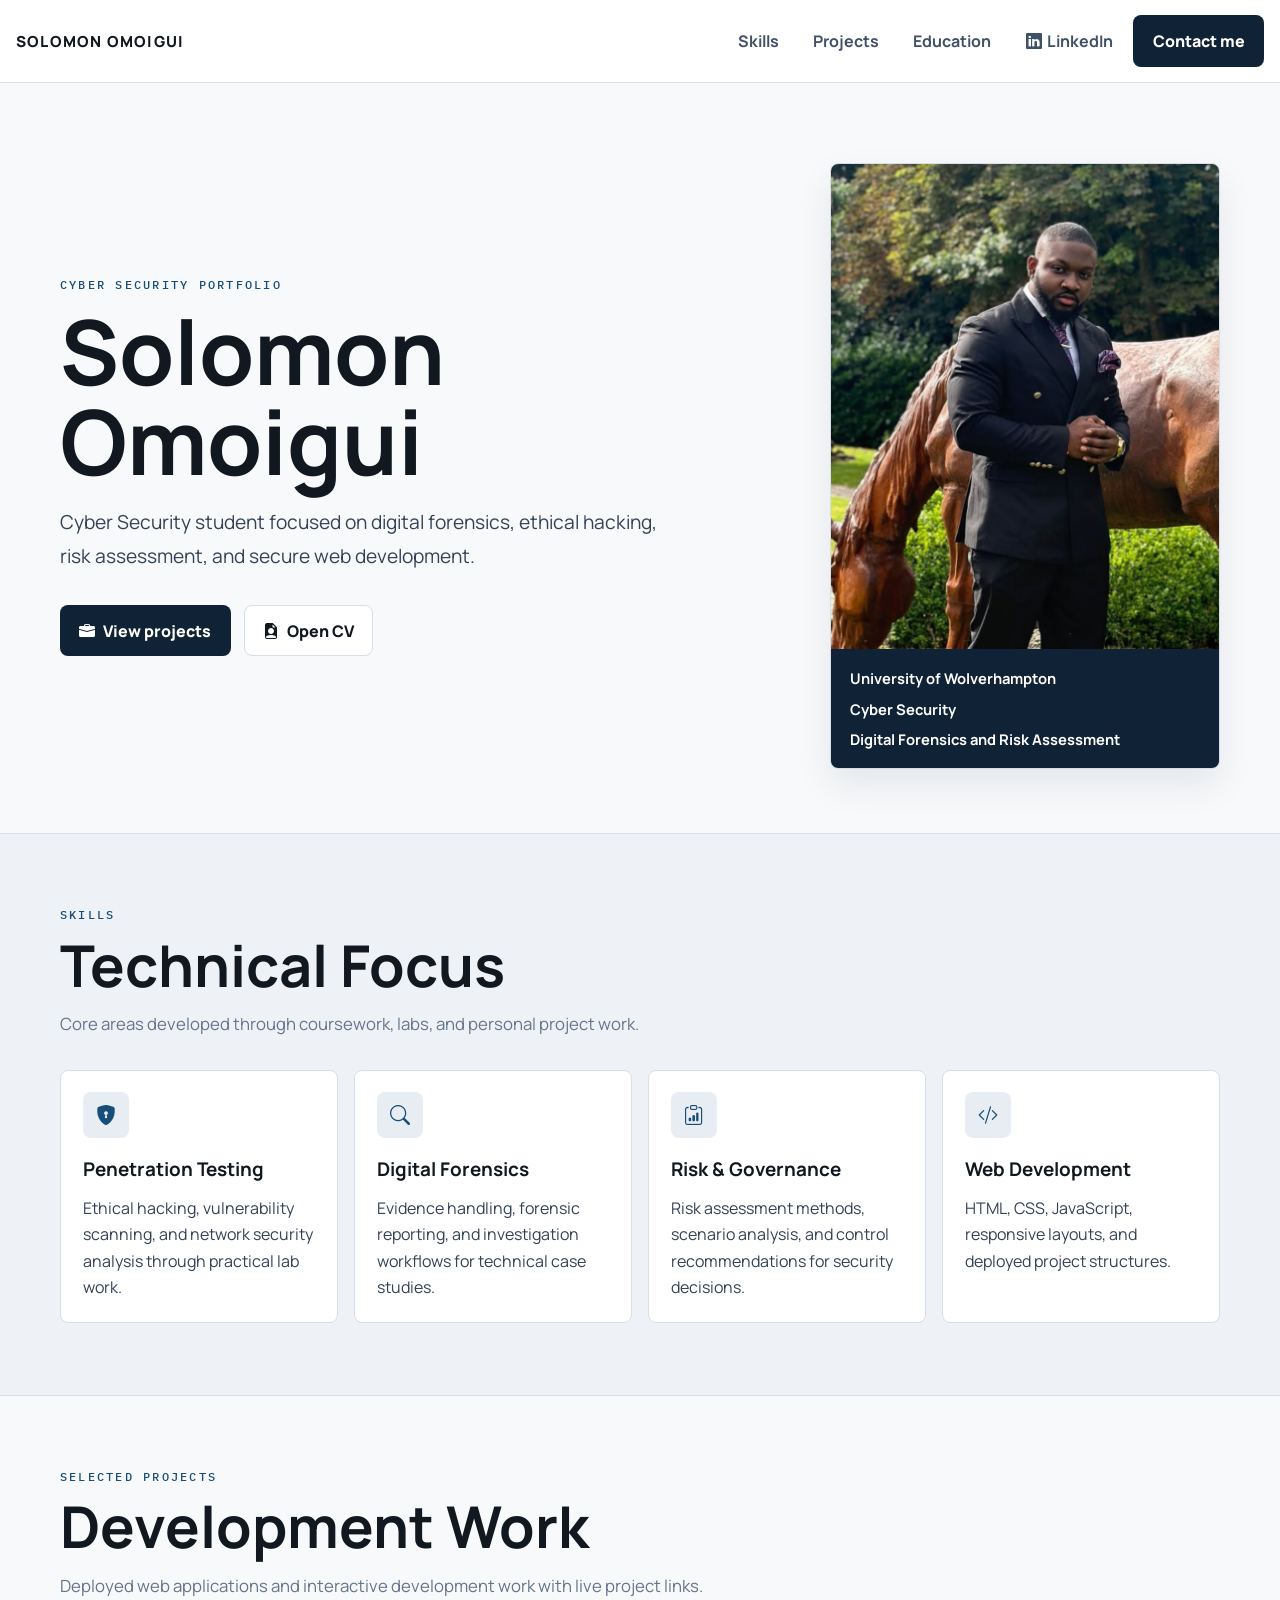
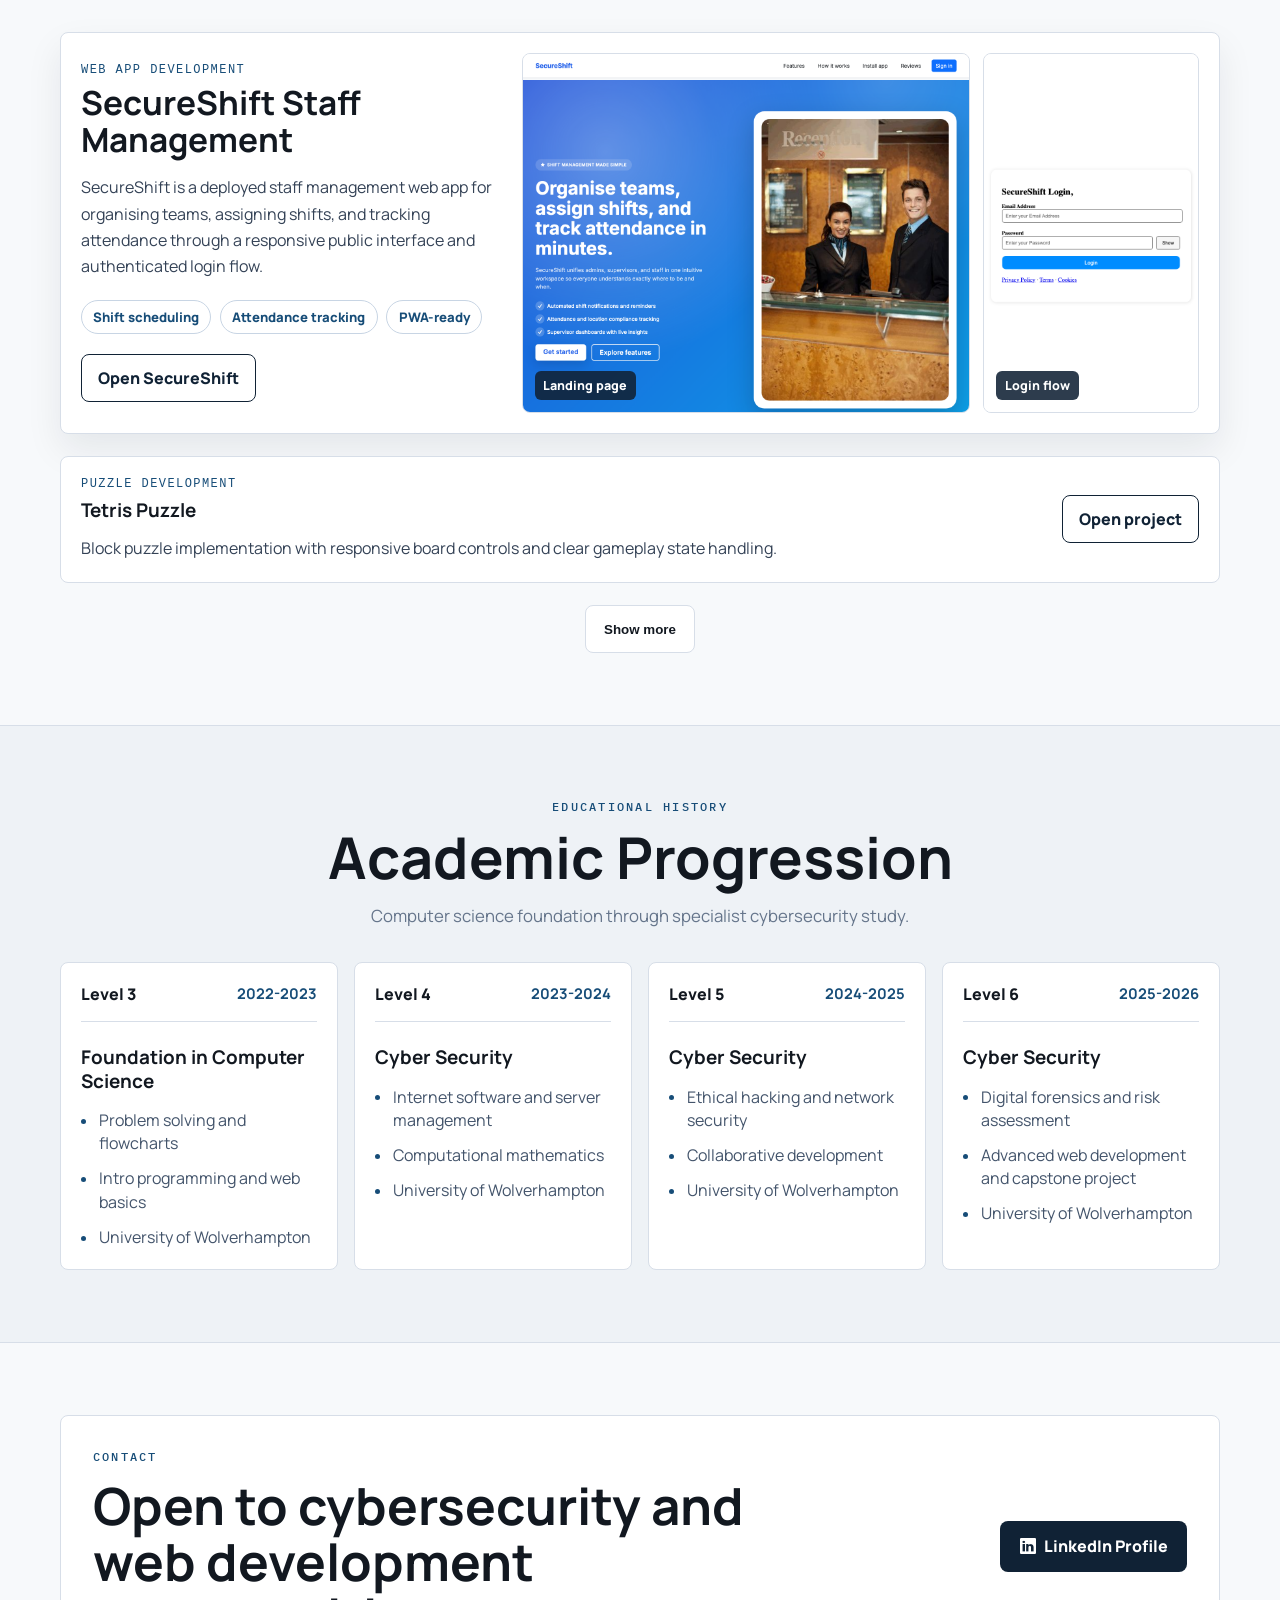
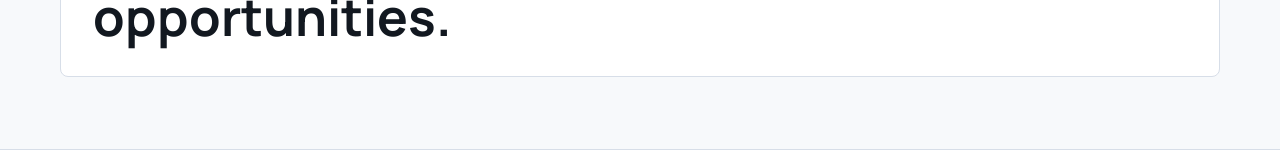
==== commit ca4e180f: "Add SecureShift screenshots to portfolio" ====
--- a/index.html
+++ b/index.html
@@ -128,8 +128,44 @@
           <div class="section-heading">
             <p class="eyebrow">Selected Projects</p>
             <h2>Development Work</h2>
-            <p>A tighter selection of deployed work, presented as project links rather than oversized game tiles.</p>
-          </div>
+            <p>Deployed web applications and interactive development work with live project links.</p>
+          </div>
+
+          <article class="project-showcase">
+            <div class="project-showcase-copy">
+              <span class="project-type">Web App Development</span>
+              <h3>SecureShift Staff Management</h3>
+              <p>
+                SecureShift is a deployed staff management web app for organising teams, assigning shifts, and tracking
+                attendance through a responsive public interface and authenticated login flow.
+              </p>
+              <div class="project-tags" aria-label="SecureShift project highlights">
+                <span>Shift scheduling</span>
+                <span>Attendance tracking</span>
+                <span>PWA-ready</span>
+              </div>
+              <a href="https://maldinisecurity.uk" target="_blank" rel="noreferrer" class="project-link">Open SecureShift</a>
+            </div>
+
+            <div class="project-screenshots" aria-label="SecureShift screenshots">
+              <figure class="screenshot-frame screenshot-frame-large">
+                <img
+                  src="assets/secureshift-home-desktop.png"
+                  alt="SecureShift landing page showing shift management features"
+                  loading="lazy"
+                />
+                <figcaption>Landing page</figcaption>
+              </figure>
+              <figure class="screenshot-frame">
+                <img
+                  src="assets/secureshift-login-desktop.png"
+                  alt="SecureShift login screen with email and password fields"
+                  loading="lazy"
+                />
+                <figcaption>Login flow</figcaption>
+              </figure>
+            </div>
+          </article>
 
           <div class="project-list" id="projects-grid">
             <article class="project-row" data-featured-project>
--- a/styles.css
+++ b/styles.css
@@ -327,6 +327,103 @@
   gap: 0.9rem;
 }
 
+.project-showcase {
+  display: grid;
+  grid-template-columns: minmax(280px, 0.9fr) minmax(0, 1.45fr);
+  gap: 1.25rem;
+  align-items: stretch;
+  margin-bottom: 1.4rem;
+  padding: 1.25rem;
+  background: var(--surface);
+  border: 1px solid var(--line);
+  border-radius: 8px;
+  box-shadow: var(--shadow);
+}
+
+.project-showcase-copy {
+  display: flex;
+  flex-direction: column;
+  align-items: flex-start;
+  justify-content: center;
+  min-width: 0;
+}
+
+.project-showcase-copy h3 {
+  margin: 0;
+  color: var(--ink);
+  font-size: clamp(1.55rem, 2.6vw, 2.35rem);
+  line-height: 1.1;
+}
+
+.project-showcase-copy p {
+  margin: 1rem 0 0;
+  color: var(--text);
+  line-height: 1.65;
+}
+
+.project-tags {
+  display: flex;
+  flex-wrap: wrap;
+  gap: 0.55rem;
+  margin: 1.25rem 0;
+}
+
+.project-tags span {
+  display: inline-flex;
+  align-items: center;
+  min-height: 34px;
+  padding: 0.45rem 0.7rem;
+  border: 1px solid #c8d5e4;
+  border-radius: 999px;
+  color: var(--blue);
+  font-size: 0.82rem;
+  font-weight: 800;
+}
+
+.project-screenshots {
+  display: grid;
+  grid-template-columns: minmax(0, 1.35fr) minmax(180px, 0.65fr);
+  gap: 0.8rem;
+  min-width: 0;
+}
+
+.screenshot-frame {
+  position: relative;
+  min-width: 0;
+  margin: 0;
+  overflow: hidden;
+  background: #edf2f7;
+  border: 1px solid var(--line);
+  border-radius: 8px;
+}
+
+.screenshot-frame-large {
+  min-height: 360px;
+}
+
+.screenshot-frame img {
+  display: block;
+  width: 100%;
+  height: 100%;
+  object-fit: cover;
+}
+
+.screenshot-frame:not(.screenshot-frame-large) img {
+  object-position: center;
+}
+
+.screenshot-frame figcaption {
+  position: absolute;
+  left: 0.75rem;
+  bottom: 0.75rem;
+  padding: 0.35rem 0.55rem;
+  background: rgba(16, 34, 53, 0.88);
+  border-radius: 6px;
+  color: #ffffff;
+  font-size: 0.78rem;
+  font-weight: 800;
+}
+
 .project-row {
   display: grid;
   grid-template-columns: minmax(0, 1fr) auto;
@@ -471,6 +568,20 @@
   .education-grid {
     grid-template-columns: repeat(2, minmax(0, 1fr));
   }
+
+  .project-showcase,
+  .project-screenshots {
+    grid-template-columns: 1fr;
+  }
+
+  .screenshot-frame-large {
+    min-height: auto;
+    aspect-ratio: 16 / 10;
+  }
+
+  .screenshot-frame:not(.screenshot-frame-large) {
+    aspect-ratio: 16 / 9;
+  }
 }
 
 @media (max-width: 680px) {
@@ -509,7 +620,8 @@
   }
 
   .hero h1 {
-    font-size: 3rem;
+    font-size: clamp(2rem, 10vw, 2.4rem);
+    overflow-wrap: anywhere;
   }
 
   .hero-lead {
@@ -531,6 +643,12 @@
     padding: 3rem 0;
   }
 
+  .section-heading h2,
+  .contact-panel h2 {
+    font-size: 2rem;
+    overflow-wrap: anywhere;
+  }
+
   .skills-grid,
   .education-grid {
     grid-template-columns: 1fr;
@@ -540,6 +658,15 @@
     grid-template-columns: 1fr;
   }
 
+  .project-showcase {
+    padding: 1rem;
+  }
+
+  .project-showcase-copy h3 {
+    font-size: 1.35rem;
+    overflow-wrap: anywhere;
+  }
+
   .project-link {
     width: 100%;
   }
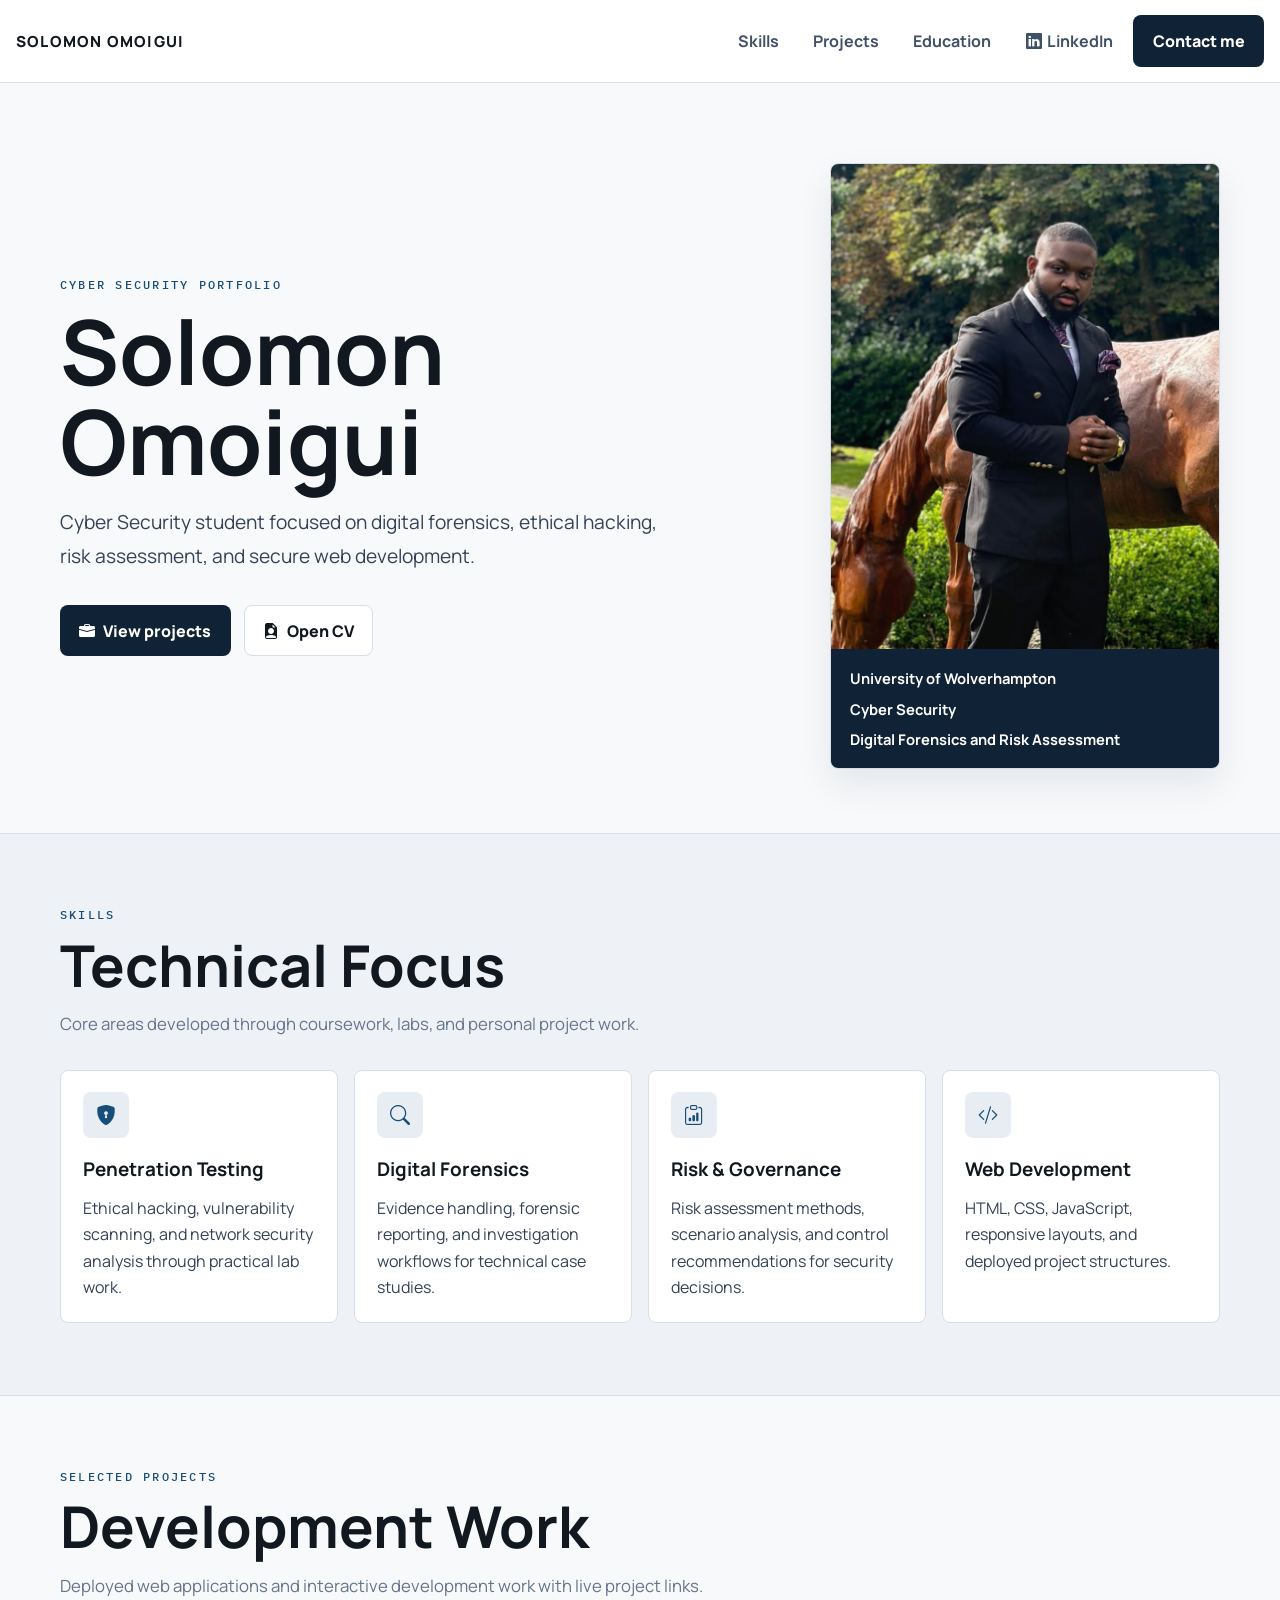
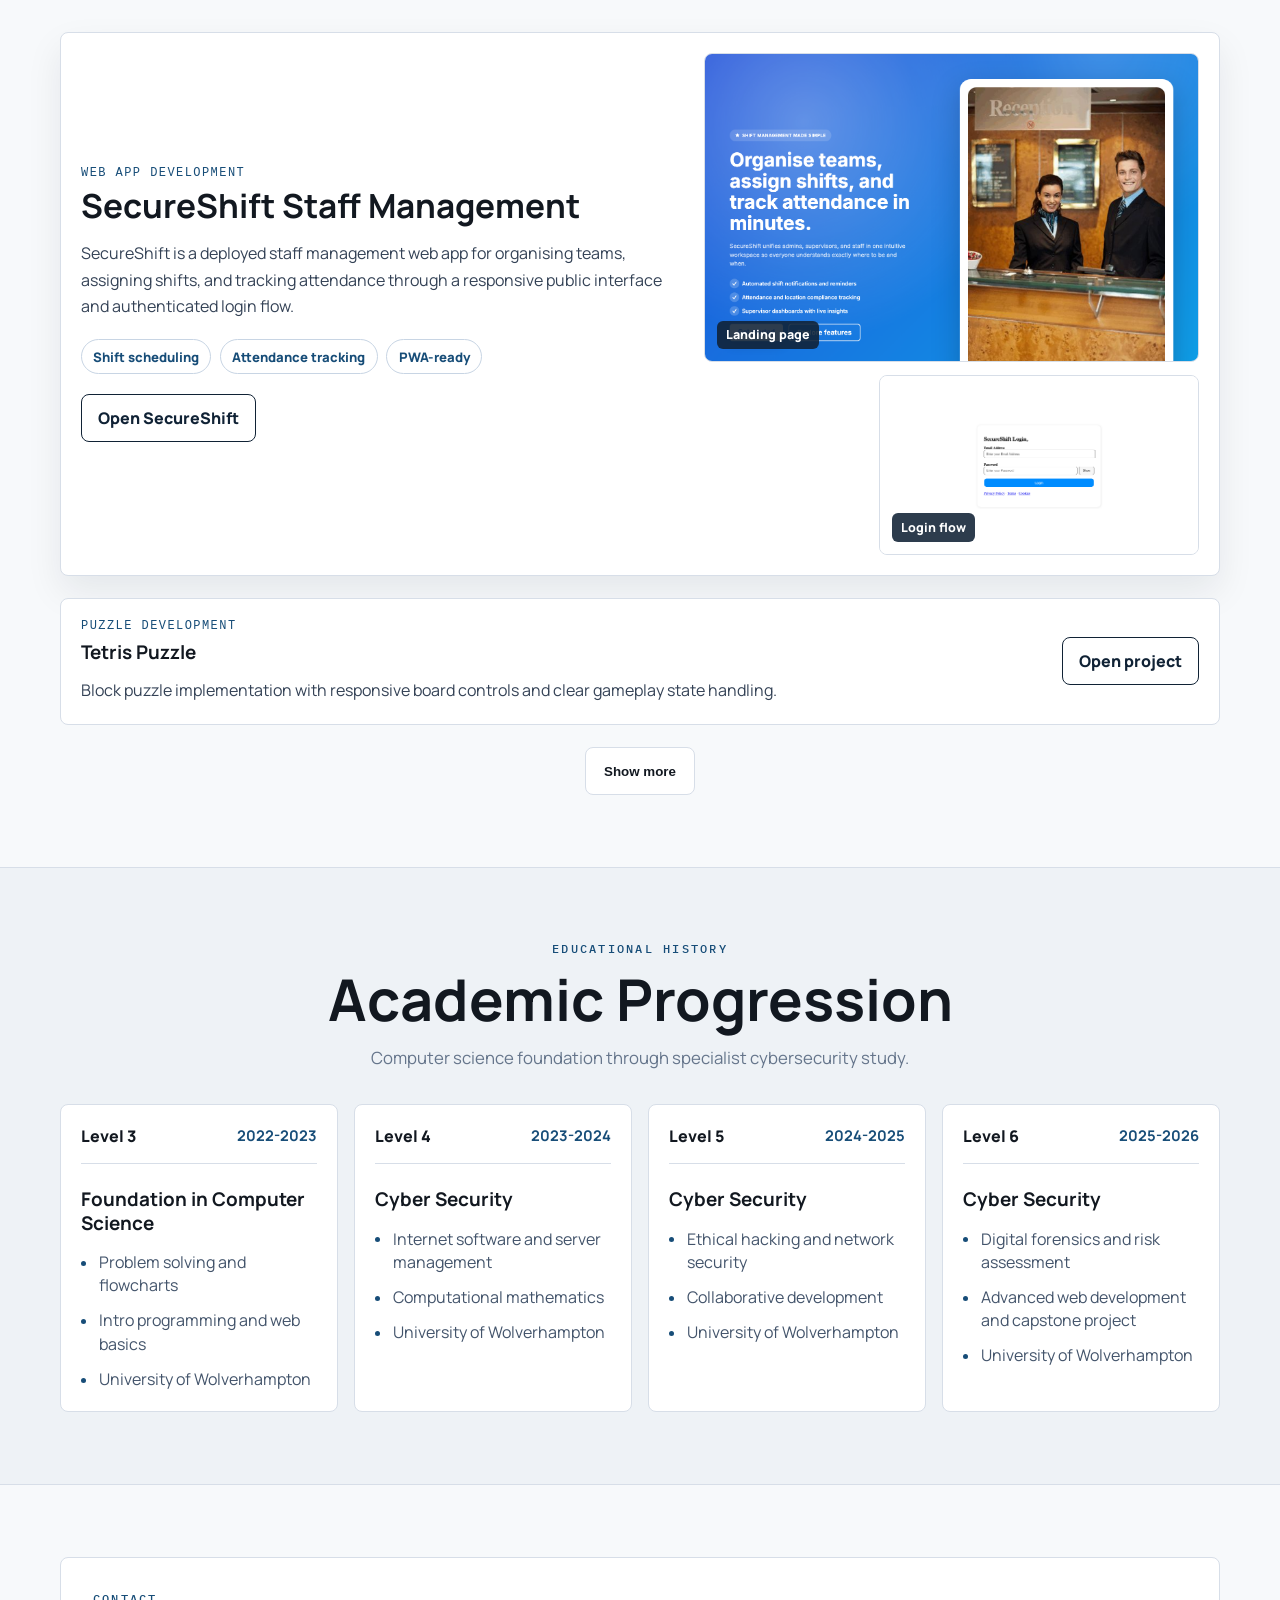
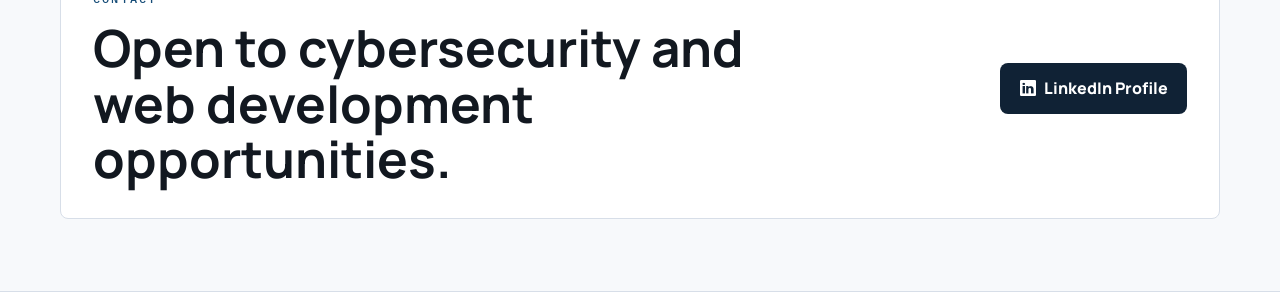
==== commit 284314d9: "Reduce SecureShift screenshot display sizes" ====
--- a/index.html
+++ b/index.html
@@ -152,6 +152,8 @@
                 <img
                   src="assets/secureshift-home-desktop.png"
                   alt="SecureShift landing page showing shift management features"
+                  width="520"
+                  height="397"
                   loading="lazy"
                 />
                 <figcaption>Landing page</figcaption>
@@ -160,6 +162,8 @@
                 <img
                   src="assets/secureshift-login-desktop.png"
                   alt="SecureShift login screen with email and password fields"
+                  width="320"
+                  height="222"
                   loading="lazy"
                 />
                 <figcaption>Login flow</figcaption>
--- a/styles.css
+++ b/styles.css
@@ -329,9 +329,9 @@
 
 .project-showcase {
   display: grid;
-  grid-template-columns: minmax(280px, 0.9fr) minmax(0, 1.45fr);
+  grid-template-columns: minmax(280px, 1fr) minmax(320px, 0.82fr);
   gap: 1.25rem;
-  align-items: stretch;
+  align-items: center;
   margin-bottom: 1.4rem;
   padding: 1.25rem;
   background: var(--surface);
@@ -382,8 +382,10 @@
 
 .project-screenshots {
   display: grid;
-  grid-template-columns: minmax(0, 1.35fr) minmax(180px, 0.65fr);
+  grid-template-columns: minmax(0, 1fr);
   gap: 0.8rem;
+  justify-self: end;
+  width: min(100%, 520px);
   min-width: 0;
 }
 
@@ -398,7 +400,7 @@
 }
 
 .screenshot-frame-large {
-  min-height: 360px;
+  aspect-ratio: 16 / 10;
 }
 
 .screenshot-frame img {
@@ -410,6 +412,12 @@
 
 .screenshot-frame:not(.screenshot-frame-large) img {
   object-position: center;
+}
+
+.screenshot-frame:not(.screenshot-frame-large) {
+  justify-self: end;
+  width: min(100%, 320px);
+  aspect-ratio: 16 / 9;
 }
 
 .screenshot-frame figcaption {
@@ -574,13 +582,14 @@
     grid-template-columns: 1fr;
   }
 
-  .screenshot-frame-large {
-    min-height: auto;
-    aspect-ratio: 16 / 10;
+  .project-screenshots {
+    justify-self: stretch;
+    width: 100%;
   }
 
   .screenshot-frame:not(.screenshot-frame-large) {
-    aspect-ratio: 16 / 9;
+    justify-self: stretch;
+    width: 100%;
   }
 }
 
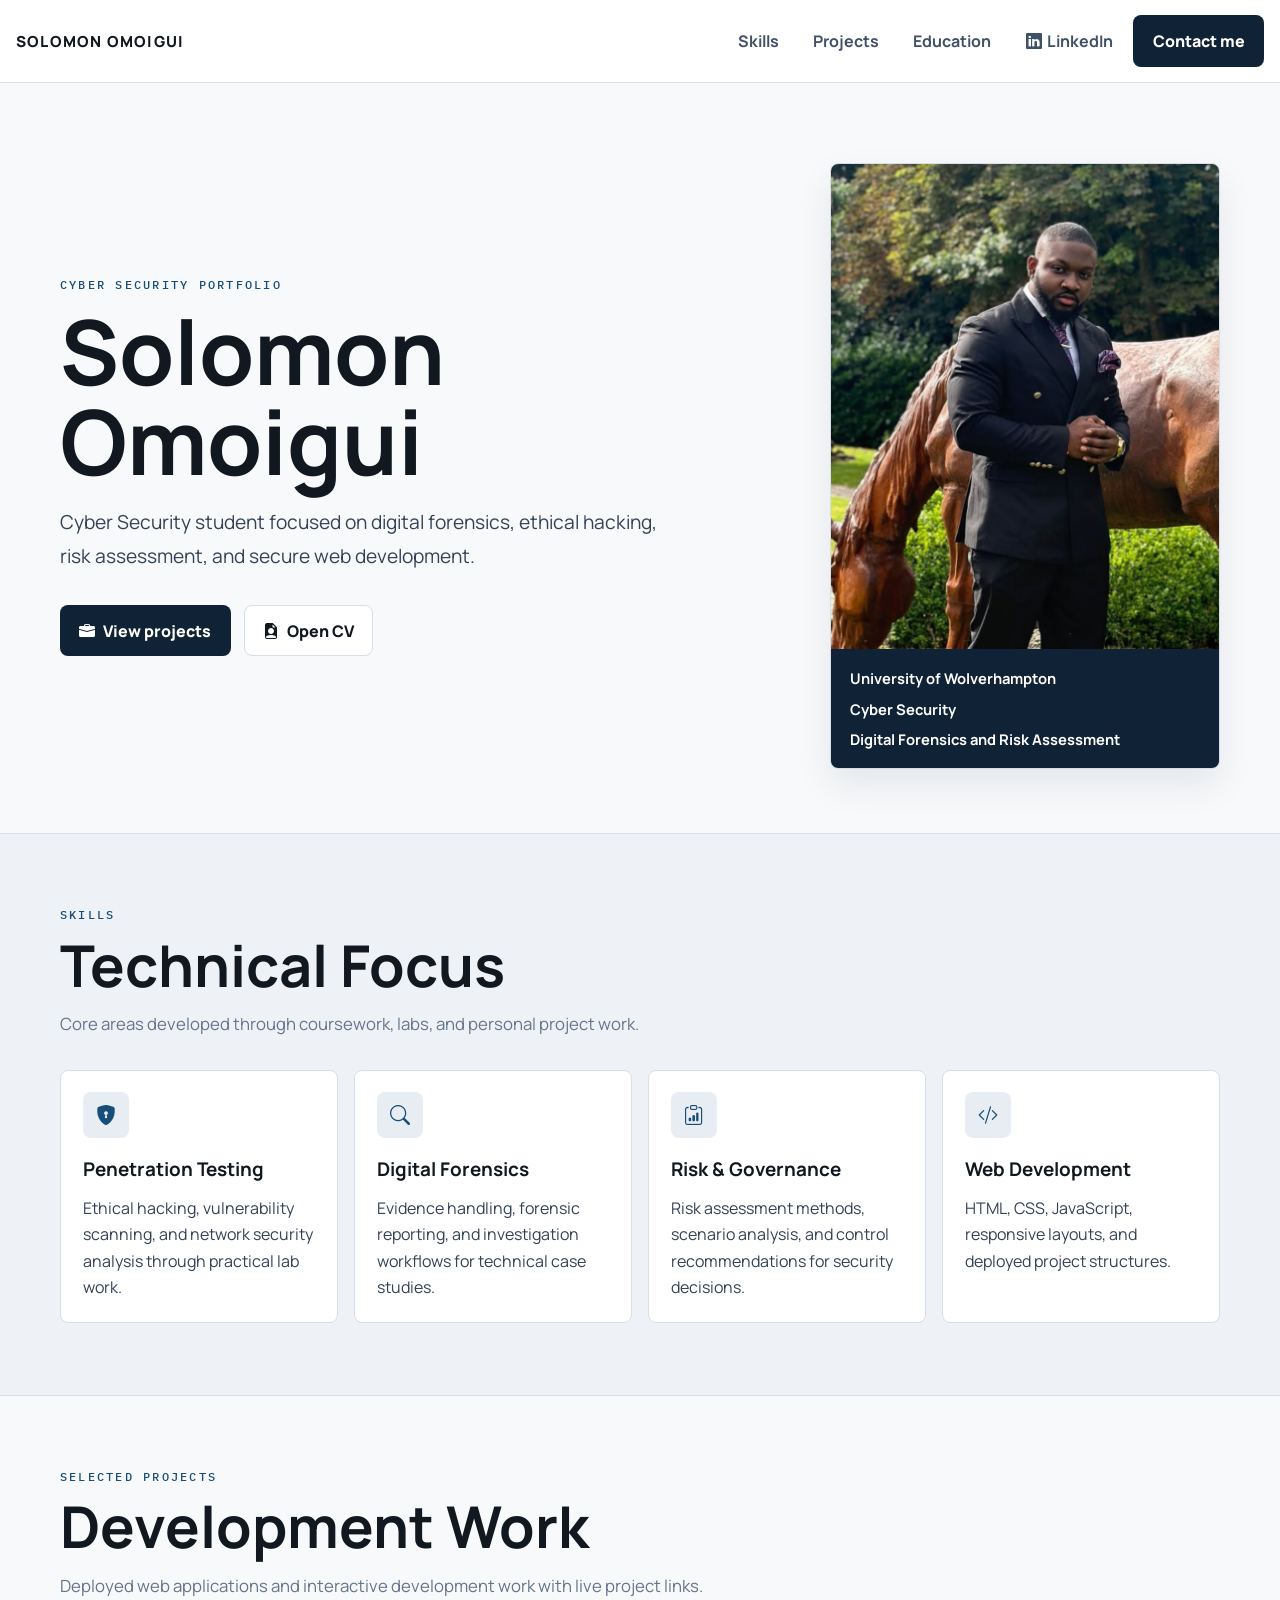
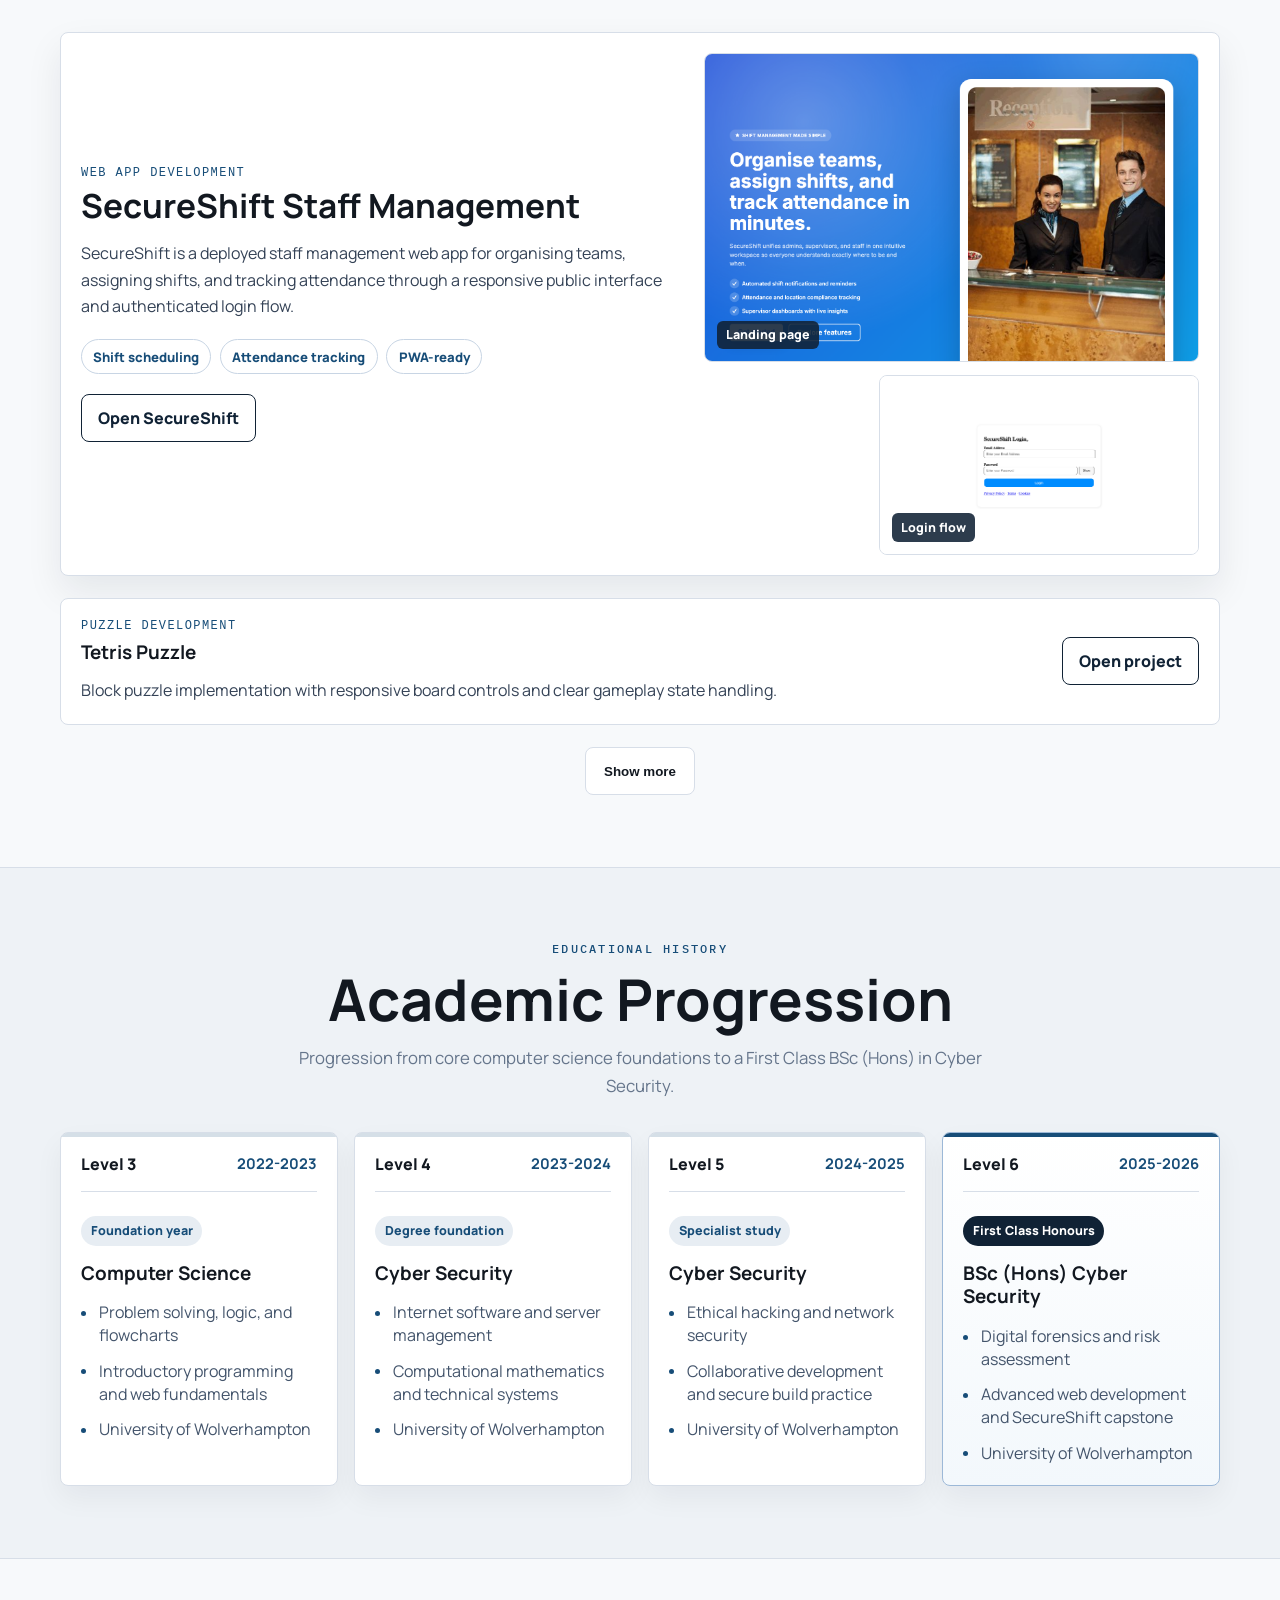
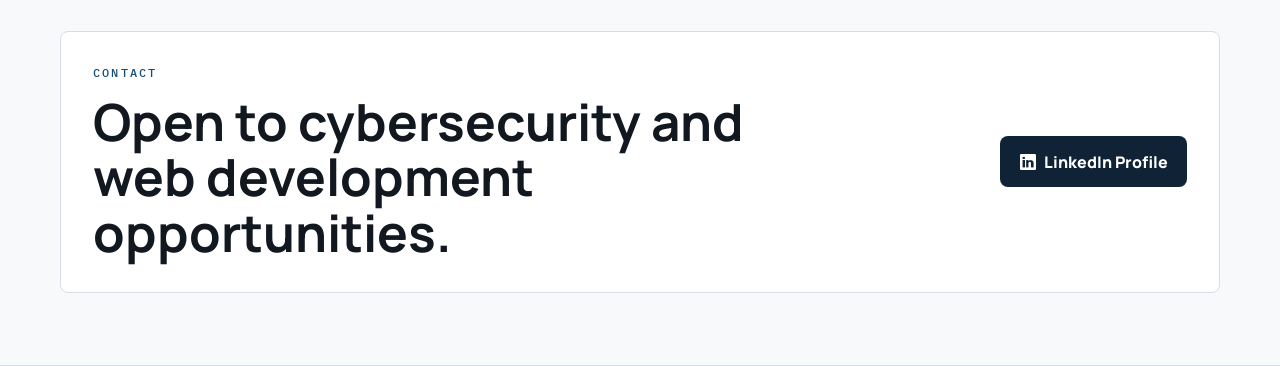
==== commit 4bbcd0d6: "Improve education section presentation" ====
--- a/index.html
+++ b/index.html
@@ -220,7 +220,7 @@
           <div class="section-heading centered">
             <p class="eyebrow">Educational History</p>
             <h2>Academic Progression</h2>
-            <p>Computer science foundation through specialist cybersecurity study.</p>
+            <p>Progression from core computer science foundations to a First Class BSc (Hons) in Cyber Security.</p>
           </div>
 
           <div class="education-grid">
@@ -229,10 +229,11 @@
                 <span>Level 3</span>
                 <strong>2022-2023</strong>
               </div>
-              <h3>Foundation in Computer Science</h3>
+              <p class="education-status">Foundation year</p>
+              <h3>Computer Science</h3>
               <ul>
-                <li>Problem solving and flowcharts</li>
-                <li>Intro programming and web basics</li>
+                <li>Problem solving, logic, and flowcharts</li>
+                <li>Introductory programming and web fundamentals</li>
                 <li>University of Wolverhampton</li>
               </ul>
             </article>
@@ -242,10 +243,11 @@
                 <span>Level 4</span>
                 <strong>2023-2024</strong>
               </div>
+              <p class="education-status">Degree foundation</p>
               <h3>Cyber Security</h3>
               <ul>
                 <li>Internet software and server management</li>
-                <li>Computational mathematics</li>
+                <li>Computational mathematics and technical systems</li>
                 <li>University of Wolverhampton</li>
               </ul>
             </article>
@@ -255,23 +257,25 @@
                 <span>Level 5</span>
                 <strong>2024-2025</strong>
               </div>
+              <p class="education-status">Specialist study</p>
               <h3>Cyber Security</h3>
               <ul>
                 <li>Ethical hacking and network security</li>
-                <li>Collaborative development</li>
+                <li>Collaborative development and secure build practice</li>
                 <li>University of Wolverhampton</li>
               </ul>
             </article>
 
-            <article class="education-card">
+            <article class="education-card education-card-featured">
               <div class="education-header">
                 <span>Level 6</span>
                 <strong>2025-2026</strong>
               </div>
-              <h3>Cyber Security</h3>
+              <p class="education-status">First Class Honours</p>
+              <h3>BSc (Hons) Cyber Security</h3>
               <ul>
                 <li>Digital forensics and risk assessment</li>
-                <li>Advanced web development and capstone project</li>
+                <li>Advanced web development and SecureShift capstone</li>
                 <li>University of Wolverhampton</li>
               </ul>
             </article>
--- a/styles.css
+++ b/styles.css
@@ -482,10 +482,33 @@
   display: grid;
   grid-template-columns: repeat(4, minmax(0, 1fr));
   gap: 1rem;
+  align-items: stretch;
 }
 
 .education-card {
+  position: relative;
+  overflow: hidden;
   padding: 1.25rem;
+  min-height: 330px;
+  box-shadow: 0 12px 28px rgba(18, 24, 32, 0.05);
+}
+
+.education-card::before {
+  content: "";
+  position: absolute;
+  inset: 0 0 auto;
+  height: 4px;
+  background: var(--blue);
+  opacity: 0.18;
+}
+
+.education-card-featured {
+  border-color: #9cb8d7;
+  background: linear-gradient(180deg, #ffffff 0%, #f3f8fc 100%);
+}
+
+.education-card-featured::before {
+  opacity: 1;
 }
 
 .education-header {
@@ -505,6 +528,24 @@
 .education-header strong {
   color: var(--blue);
   font-size: 0.92rem;
+}
+
+.education-status {
+  display: inline-flex;
+  align-items: center;
+  min-height: 30px;
+  margin: 0 0 1rem;
+  padding: 0.35rem 0.6rem;
+  background: #e7edf3;
+  border-radius: 999px;
+  color: var(--blue);
+  font-size: 0.78rem;
+  font-weight: 800;
+}
+
+.education-card-featured .education-status {
+  background: var(--navy);
+  color: #ffffff;
 }
 
 .education-card ul {
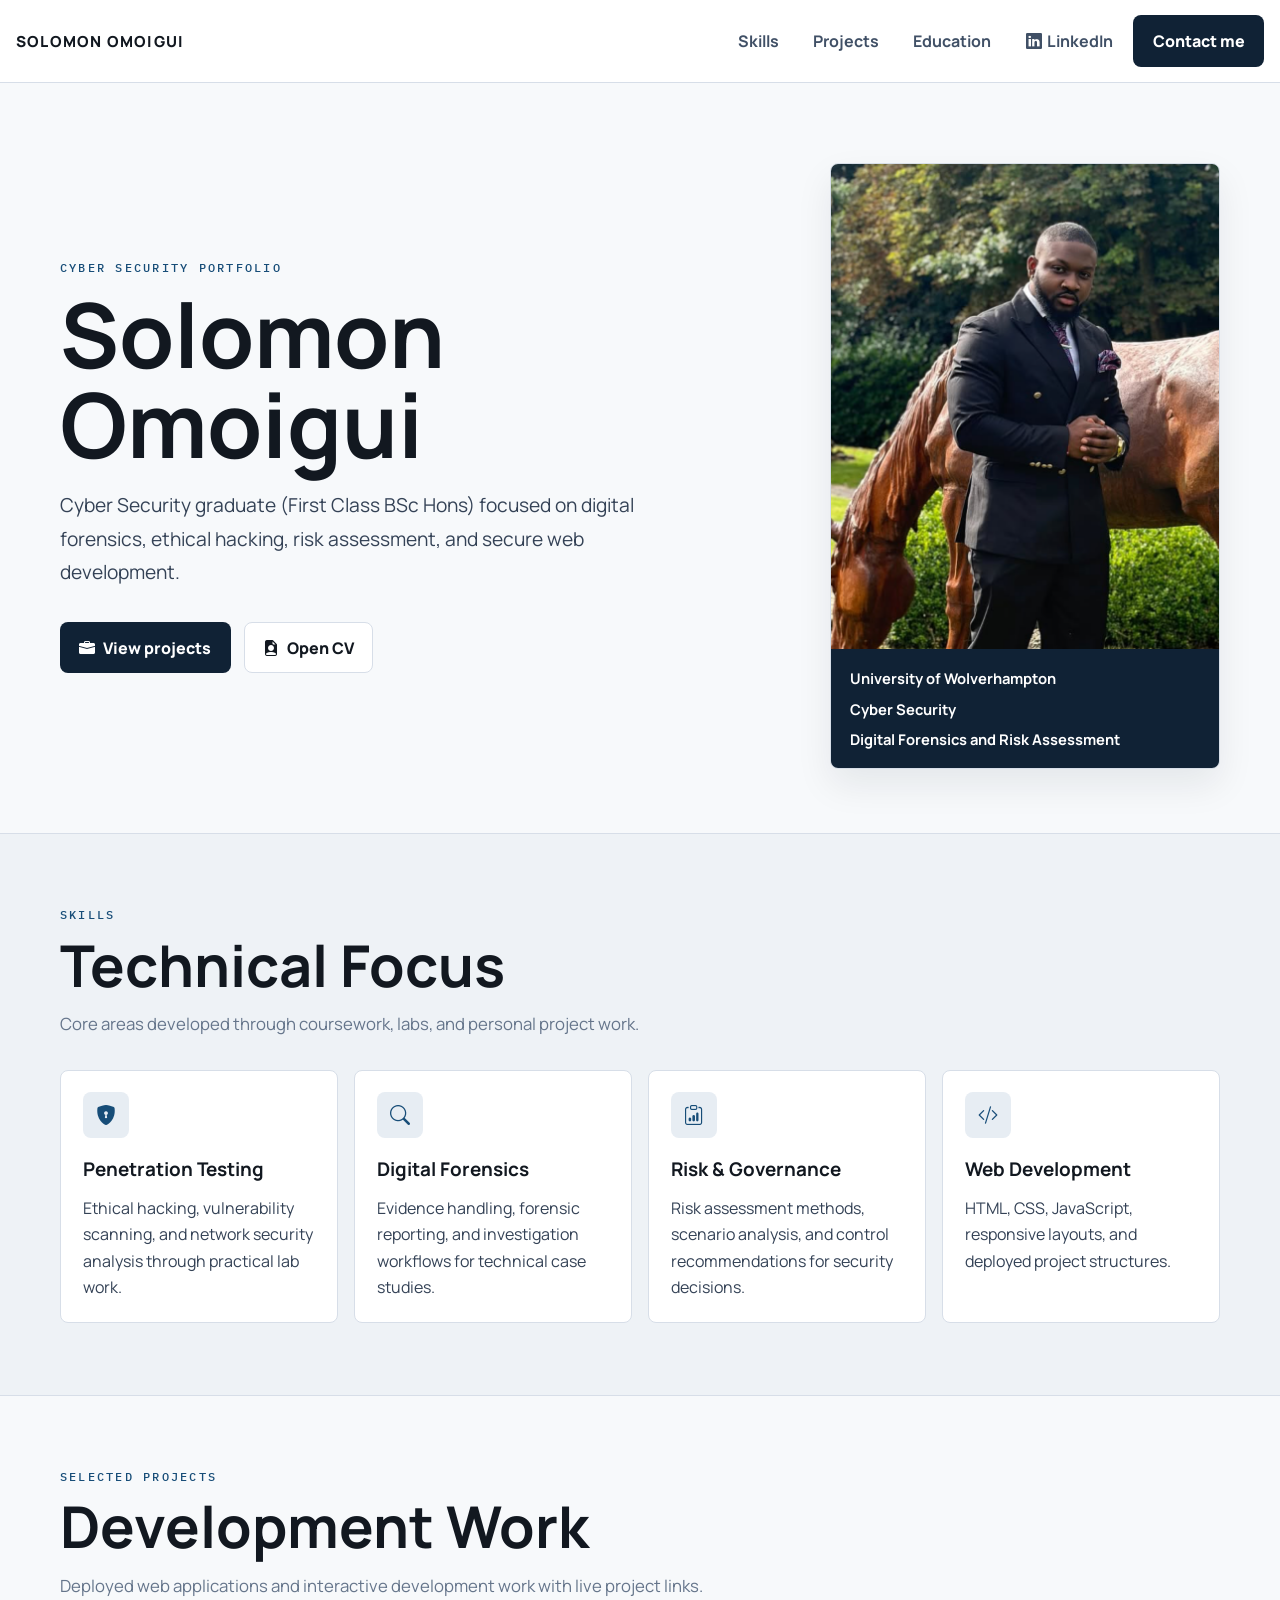
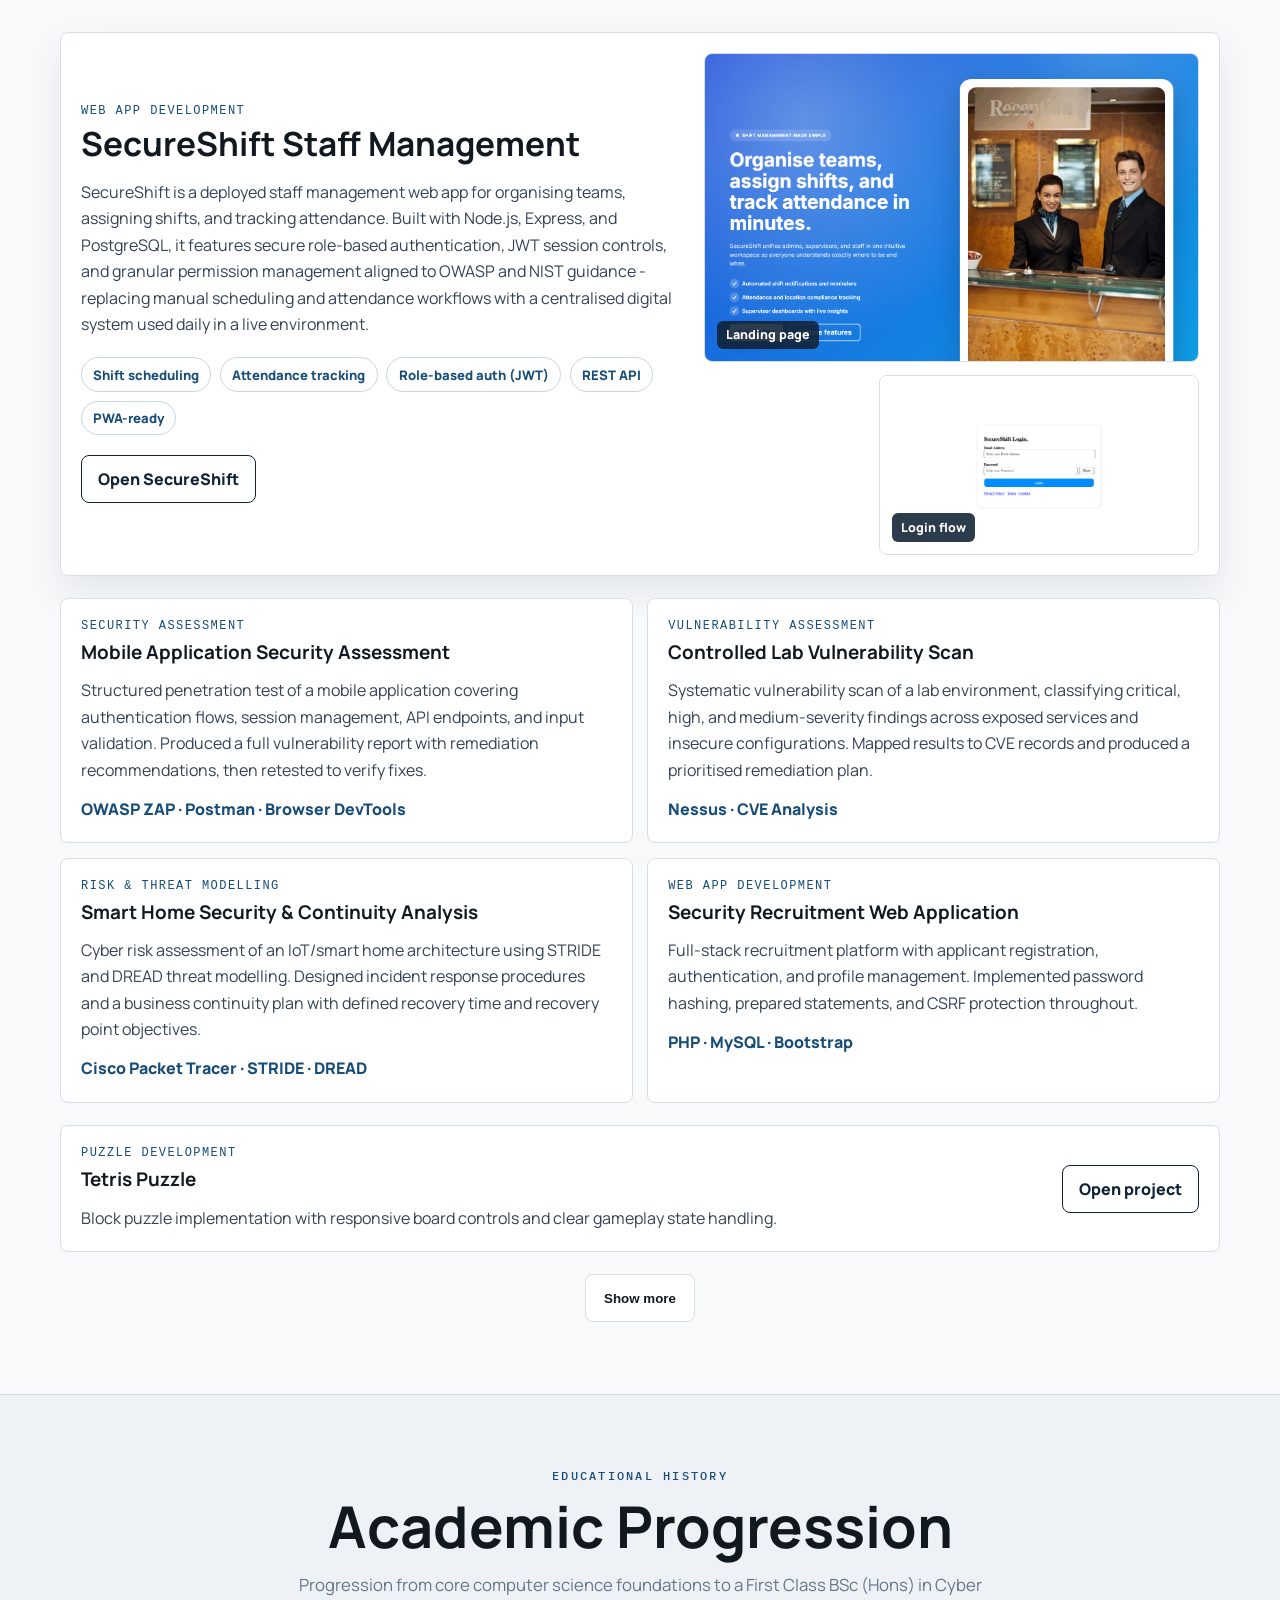
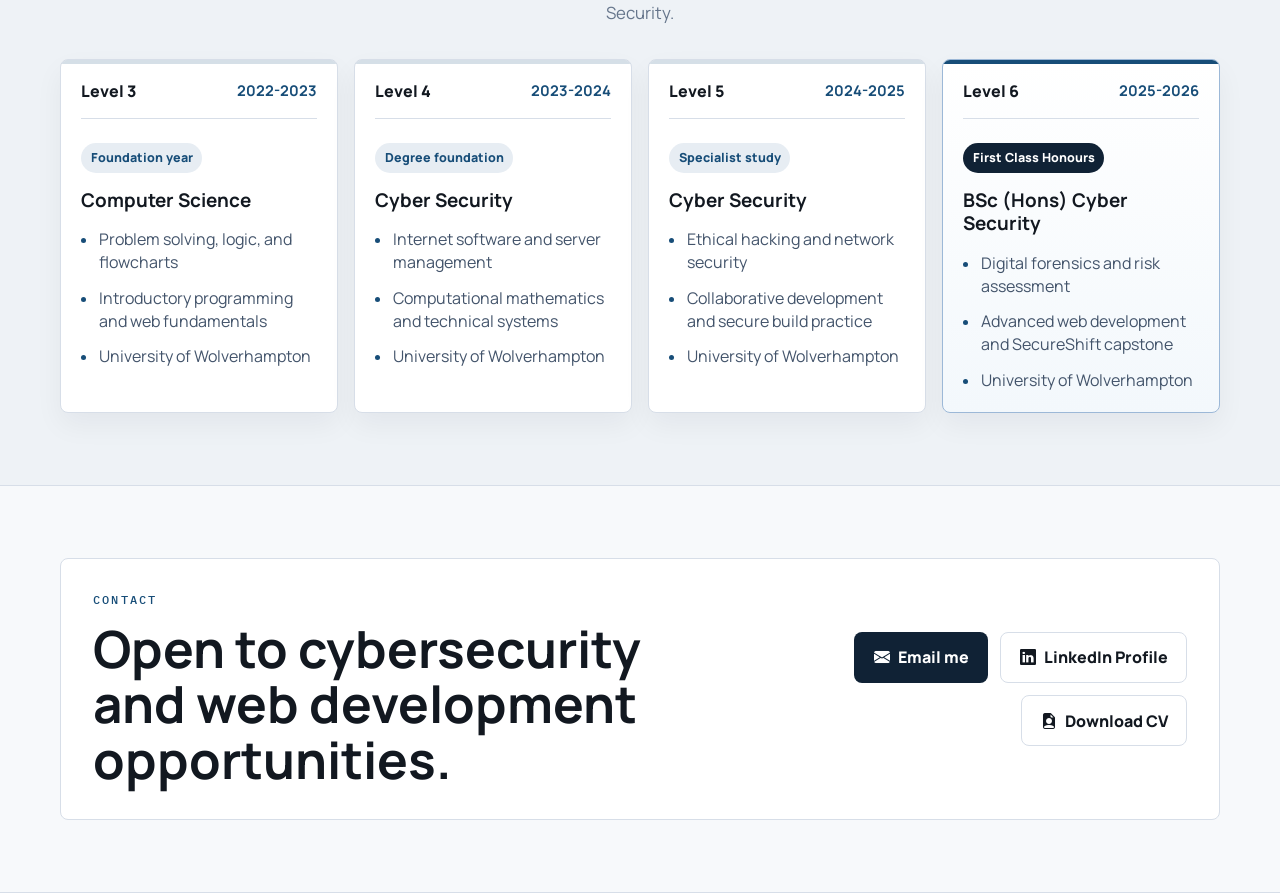
==== commit c879fec4: "Update portfolio graduate and project copy" ====
--- a/index.html
+++ b/index.html
@@ -5,7 +5,7 @@
     <meta name="viewport" content="width=device-width, initial-scale=1.0" />
     <meta
       name="description"
-      content="Solomon Omoigui portfolio featuring cybersecurity skills, university progression, and selected development projects."
+      content="Cyber Security graduate portfolio featuring technical skills, hands-on security projects, and deployed development work."
     />
     <meta name="robots" content="index, follow" />
     <link rel="canonical" href="http://solomonomoigui.great-site.net/" />
@@ -15,7 +15,7 @@
     <meta property="og:title" content="Solomon Omoigui | Portfolio" />
     <meta
       property="og:description"
-      content="Cyber Security student portfolio featuring technical skills, university progression, and selected development projects."
+      content="Cyber Security graduate portfolio featuring technical skills, hands-on security projects, and deployed development work."
     />
     <meta property="og:url" content="http://solomonomoigui.great-site.net/" />
     <meta property="og:image" content="http://solomonomoigui.great-site.net/assets/solomon-portrait.png" />
@@ -24,7 +24,7 @@
     <meta name="twitter:title" content="Solomon Omoigui | Portfolio" />
     <meta
       name="twitter:description"
-      content="Cyber Security student portfolio featuring technical skills, university progression, and selected development projects."
+      content="Cyber Security graduate portfolio featuring technical skills, hands-on security projects, and deployed development work."
     />
     <meta name="twitter:image" content="http://solomonomoigui.great-site.net/assets/solomon-portrait.png" />
     <title>Solomon Omoigui | Portfolio</title>
@@ -69,7 +69,7 @@
             <p class="eyebrow">Cyber Security Portfolio</p>
             <h1>Solomon Omoigui</h1>
             <p class="hero-lead">
-              Cyber Security student focused on digital forensics, ethical hacking, risk assessment, and secure web development.
+              Cyber Security graduate (First Class BSc Hons) focused on digital forensics, ethical hacking, risk assessment, and secure web development.
             </p>
             <div class="hero-actions">
               <a class="btn btn-primary" href="#projects"><i class="bi bi-briefcase-fill"></i> View projects</a>
@@ -137,11 +137,16 @@
               <h3>SecureShift Staff Management</h3>
               <p>
                 SecureShift is a deployed staff management web app for organising teams, assigning shifts, and tracking
-                attendance through a responsive public interface and authenticated login flow.
+                attendance. Built with Node.js, Express, and PostgreSQL, it features secure role-based authentication,
+                JWT session controls, and granular permission management aligned to OWASP and NIST guidance - replacing
+                manual scheduling and attendance workflows with a centralised digital system used daily in a live
+                environment.
               </p>
               <div class="project-tags" aria-label="SecureShift project highlights">
                 <span>Shift scheduling</span>
                 <span>Attendance tracking</span>
+                <span>Role-based auth (JWT)</span>
+                <span>REST API</span>
                 <span>PWA-ready</span>
               </div>
               <a href="https://maldinisecurity.uk" target="_blank" rel="noreferrer" class="project-link">Open SecureShift</a>
@@ -171,6 +176,51 @@
             </div>
           </article>
 
+          <div class="security-projects" aria-label="Security assessment projects">
+            <article class="security-project-card">
+              <span class="project-type">Security Assessment</span>
+              <h3>Mobile Application Security Assessment</h3>
+              <p>
+                Structured penetration test of a mobile application covering authentication flows, session management,
+                API endpoints, and input validation. Produced a full vulnerability report with remediation
+                recommendations, then retested to verify fixes.
+              </p>
+              <p class="project-tools">OWASP ZAP · Postman · Browser DevTools</p>
+            </article>
+
+            <article class="security-project-card">
+              <span class="project-type">Vulnerability Assessment</span>
+              <h3>Controlled Lab Vulnerability Scan</h3>
+              <p>
+                Systematic vulnerability scan of a lab environment, classifying critical, high, and medium-severity
+                findings across exposed services and insecure configurations. Mapped results to CVE records and
+                produced a prioritised remediation plan.
+              </p>
+              <p class="project-tools">Nessus · CVE Analysis</p>
+            </article>
+
+            <article class="security-project-card">
+              <span class="project-type">Risk & Threat Modelling</span>
+              <h3>Smart Home Security &amp; Continuity Analysis</h3>
+              <p>
+                Cyber risk assessment of an IoT/smart home architecture using STRIDE and DREAD threat modelling.
+                Designed incident response procedures and a business continuity plan with defined recovery time and
+                recovery point objectives.
+              </p>
+              <p class="project-tools">Cisco Packet Tracer · STRIDE · DREAD</p>
+            </article>
+
+            <article class="security-project-card">
+              <span class="project-type">Web App Development</span>
+              <h3>Security Recruitment Web Application</h3>
+              <p>
+                Full-stack recruitment platform with applicant registration, authentication, and profile management.
+                Implemented password hashing, prepared statements, and CSRF protection throughout.
+              </p>
+              <p class="project-tools">PHP · MySQL · Bootstrap</p>
+            </article>
+          </div>
+
           <div class="project-list" id="projects-grid">
             <article class="project-row" data-featured-project>
               <div>
@@ -289,9 +339,17 @@
             <p class="eyebrow">Contact</p>
             <h2>Open to cybersecurity and web development opportunities.</h2>
           </div>
-          <a class="btn btn-primary" href="https://www.linkedin.com/in/solomon-o-649461155" target="_blank" rel="noreferrer">
-            <i class="bi bi-linkedin"></i> LinkedIn Profile
-          </a>
+          <div class="contact-actions">
+            <a class="btn btn-primary" href="mailto:solomonomoigui@gmail.com">
+              <i class="bi bi-envelope-fill"></i> Email me
+            </a>
+            <a class="btn btn-secondary" href="https://www.linkedin.com/in/solomon-o-649461155" target="_blank" rel="noreferrer">
+              <i class="bi bi-linkedin"></i> LinkedIn Profile
+            </a>
+            <a class="btn btn-secondary" href="cv.html" target="_blank" rel="noopener noreferrer">
+              <i class="bi bi-file-earmark-person-fill"></i> Download CV
+            </a>
+          </div>
         </div>
       </section>
     </main>
--- a/styles.css
+++ b/styles.css
@@ -171,6 +171,7 @@
 
 .hero-copy {
   max-width: 690px;
+  min-width: 0;
 }
 
 .eyebrow {
@@ -255,6 +256,7 @@
 .section-heading {
   max-width: 740px;
   margin-bottom: 2rem;
+  min-width: 0;
 }
 
 .section-heading.centered {
@@ -291,6 +293,7 @@
 .info-card {
   min-height: 250px;
   padding: 1.35rem;
+  min-width: 0;
 }
 
 .card-icon {
@@ -378,6 +381,7 @@
   color: var(--blue);
   font-size: 0.82rem;
   font-weight: 800;
+  overflow-wrap: anywhere;
 }
 
 .project-screenshots {
@@ -478,6 +482,40 @@
   text-align: center;
 }
 
+.security-projects {
+  display: grid;
+  grid-template-columns: repeat(2, minmax(0, 1fr));
+  gap: 0.9rem;
+  margin: 0 0 1.4rem;
+}
+
+.security-project-card {
+  min-width: 0;
+  padding: 1.25rem;
+  background: var(--surface);
+  border: 1px solid var(--line);
+  border-radius: 8px;
+}
+
+.security-project-card h3 {
+  margin: 0;
+  color: var(--ink);
+  font-size: 1.18rem;
+  line-height: 1.25;
+}
+
+.security-project-card p {
+  margin: 0.8rem 0 0;
+  color: var(--text);
+  line-height: 1.65;
+}
+
+.security-project-card .project-tools {
+  color: var(--blue);
+  font-weight: 800;
+  overflow-wrap: anywhere;
+}
+
 .education-grid {
   display: grid;
   grid-template-columns: repeat(4, minmax(0, 1fr));
@@ -591,6 +629,13 @@
   line-height: 1.08;
 }
 
+.contact-actions {
+  display: flex;
+  flex-wrap: wrap;
+  justify-content: flex-end;
+  gap: 0.75rem;
+}
+
 ::-webkit-scrollbar {
   width: 10px;
 }
@@ -614,7 +659,8 @@
   }
 
   .skills-grid,
-  .education-grid {
+  .education-grid,
+  .security-projects {
     grid-template-columns: repeat(2, minmax(0, 1fr));
   }
 
@@ -676,6 +722,7 @@
 
   .hero-lead {
     font-size: 1.05rem;
+    overflow-wrap: anywhere;
   }
 
   .hero-actions,
@@ -700,7 +747,8 @@
   }
 
   .skills-grid,
-  .education-grid {
+  .education-grid,
+  .security-projects {
     grid-template-columns: 1fr;
   }
 
@@ -717,7 +765,29 @@
     overflow-wrap: anywhere;
   }
 
+  .project-showcase-copy p,
+  .security-project-card p,
+  .info-card p,
+  .section-heading p:not(.eyebrow) {
+    overflow-wrap: anywhere;
+  }
+
+  .project-tags {
+    gap: 0.4rem;
+  }
+
+  .project-tags span {
+    min-height: 30px;
+    padding: 0.35rem 0.55rem;
+    font-size: 0.72rem;
+  }
+
   .project-link {
     width: 100%;
   }
-}
+
+  .contact-actions,
+  .contact-actions .btn {
+    width: 100%;
+  }
+}
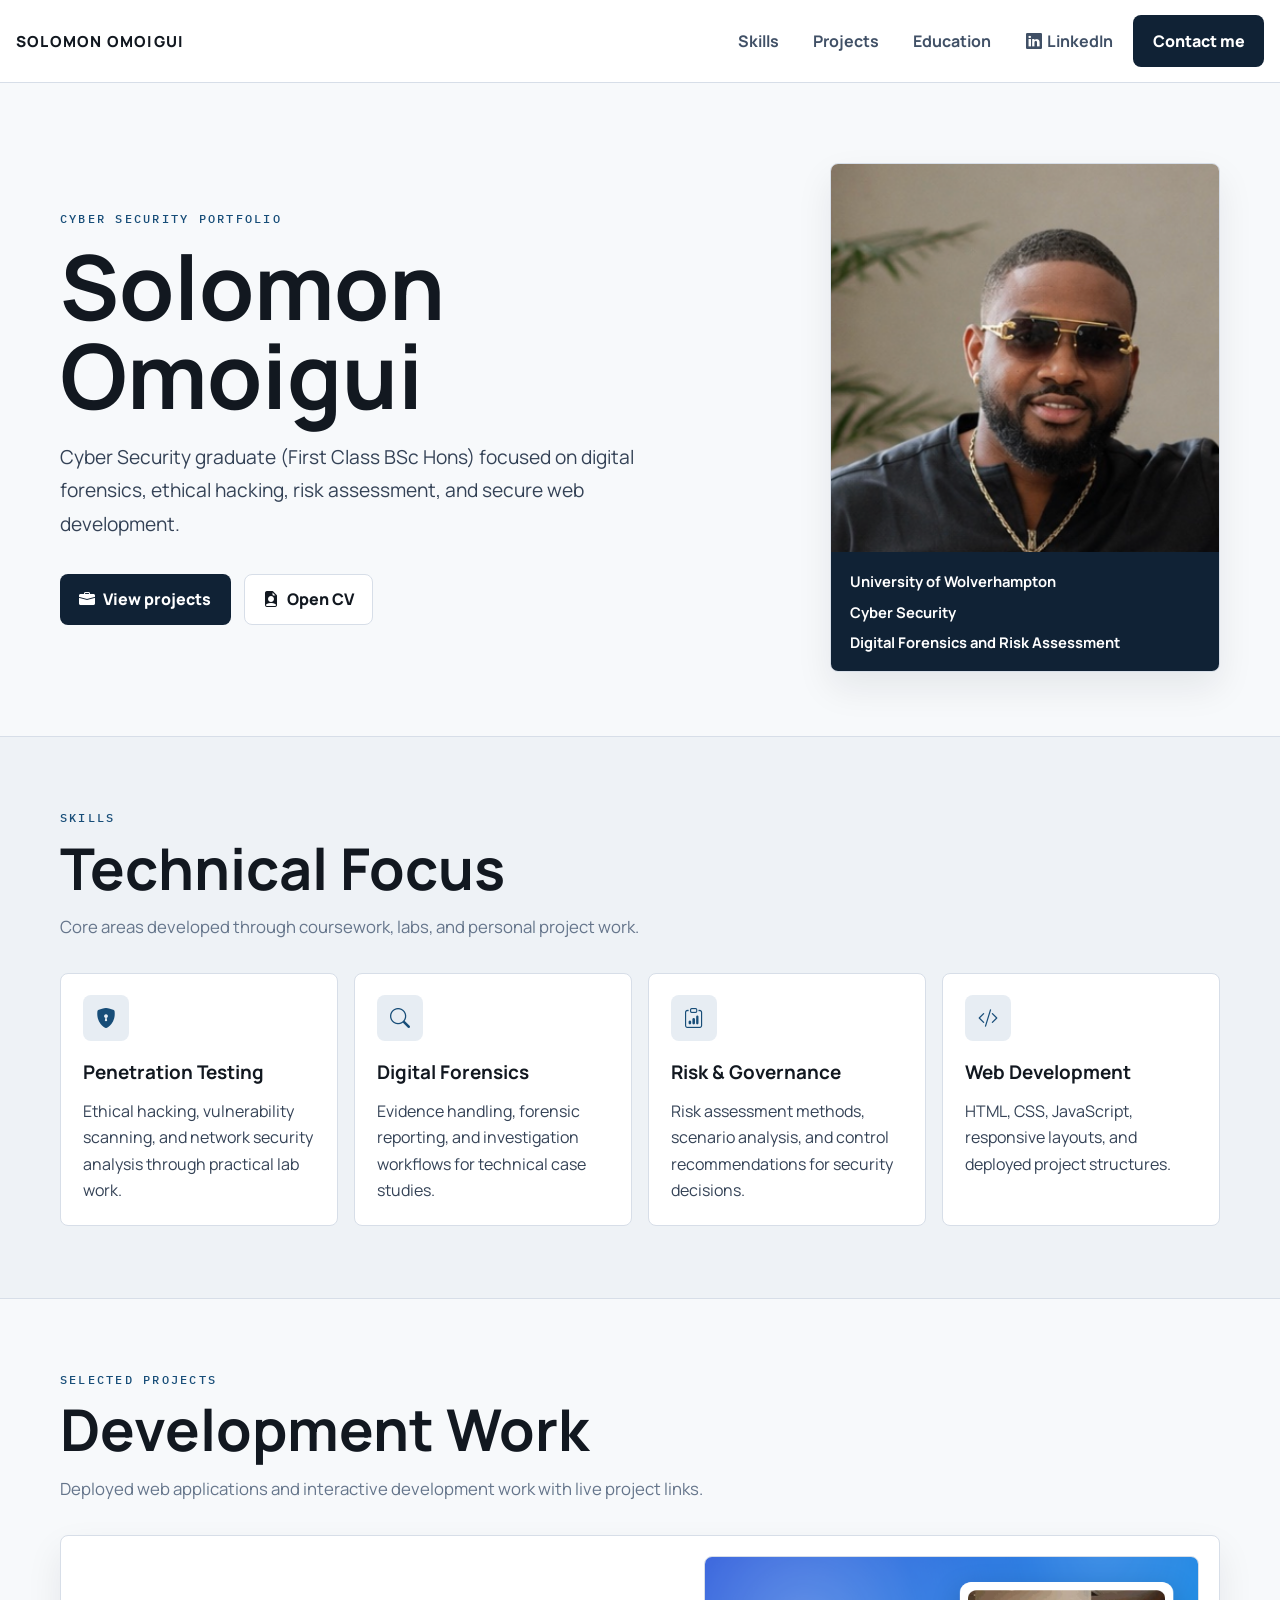
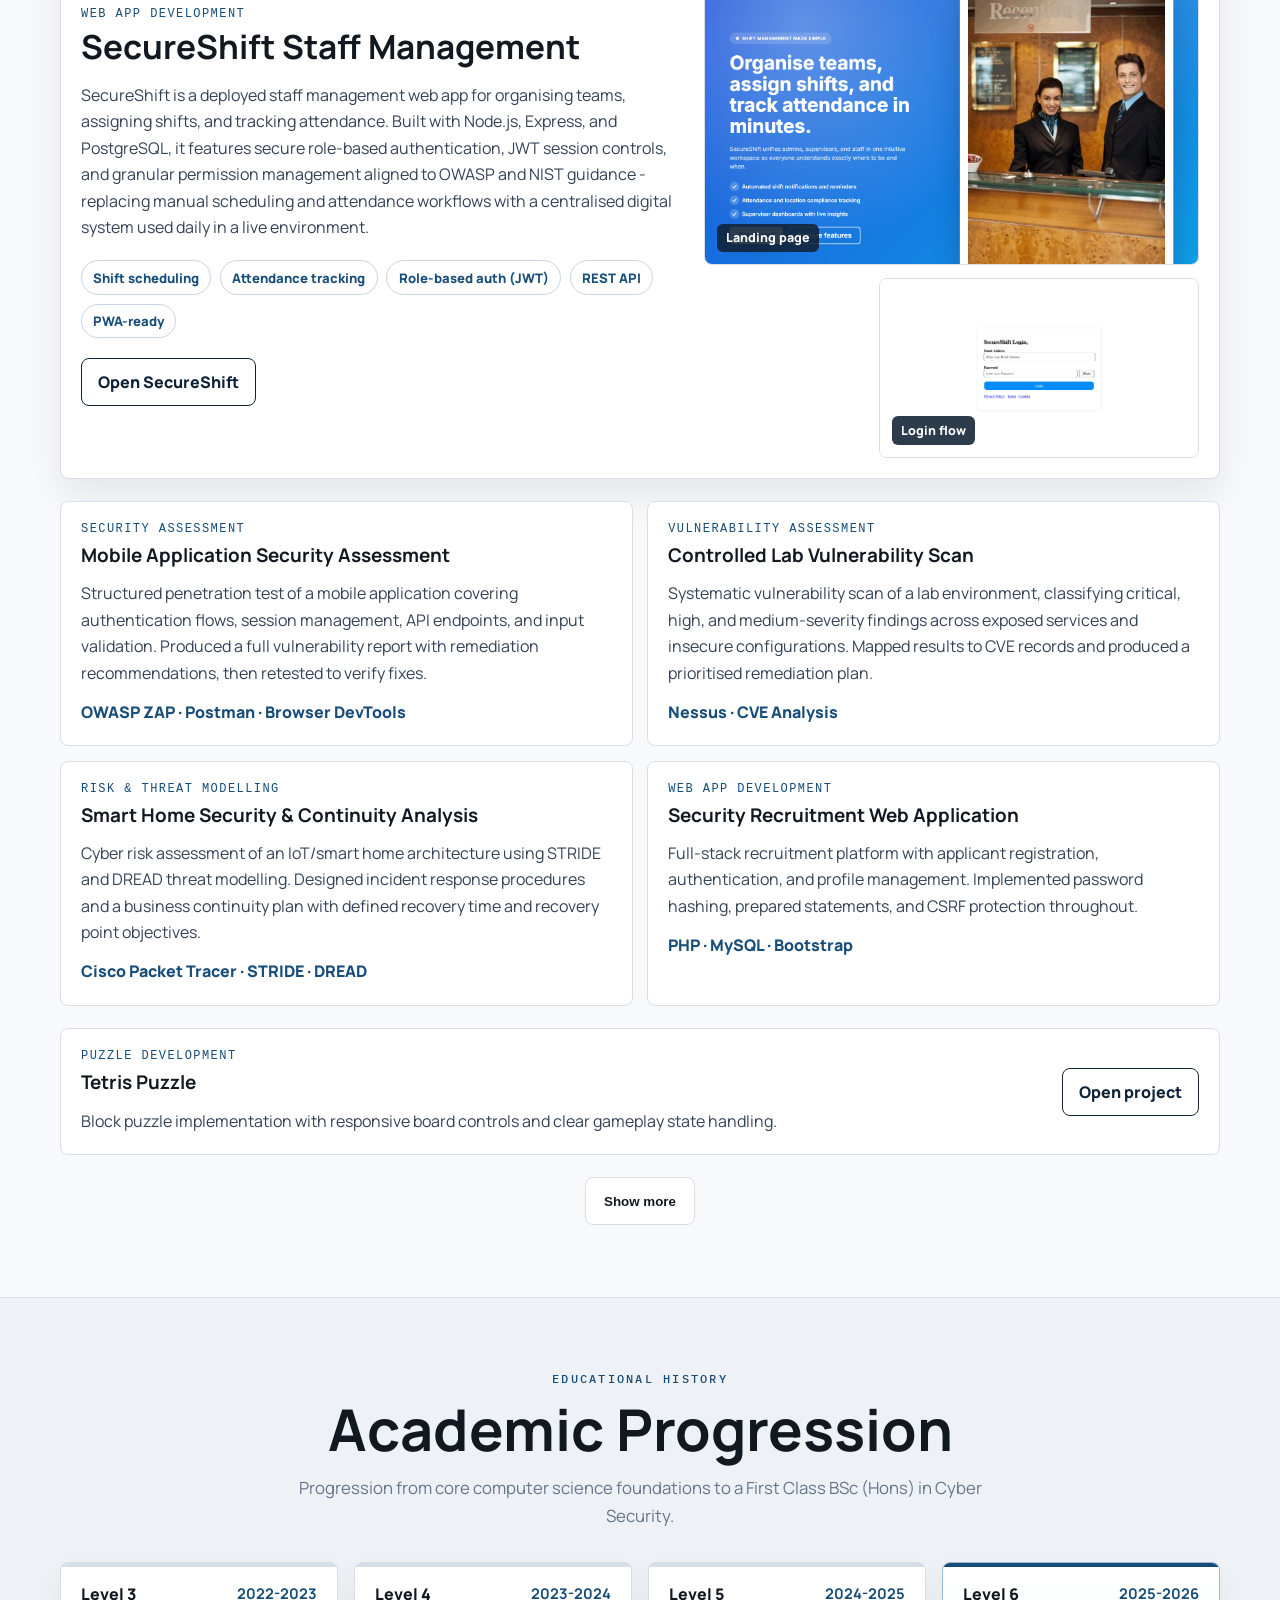
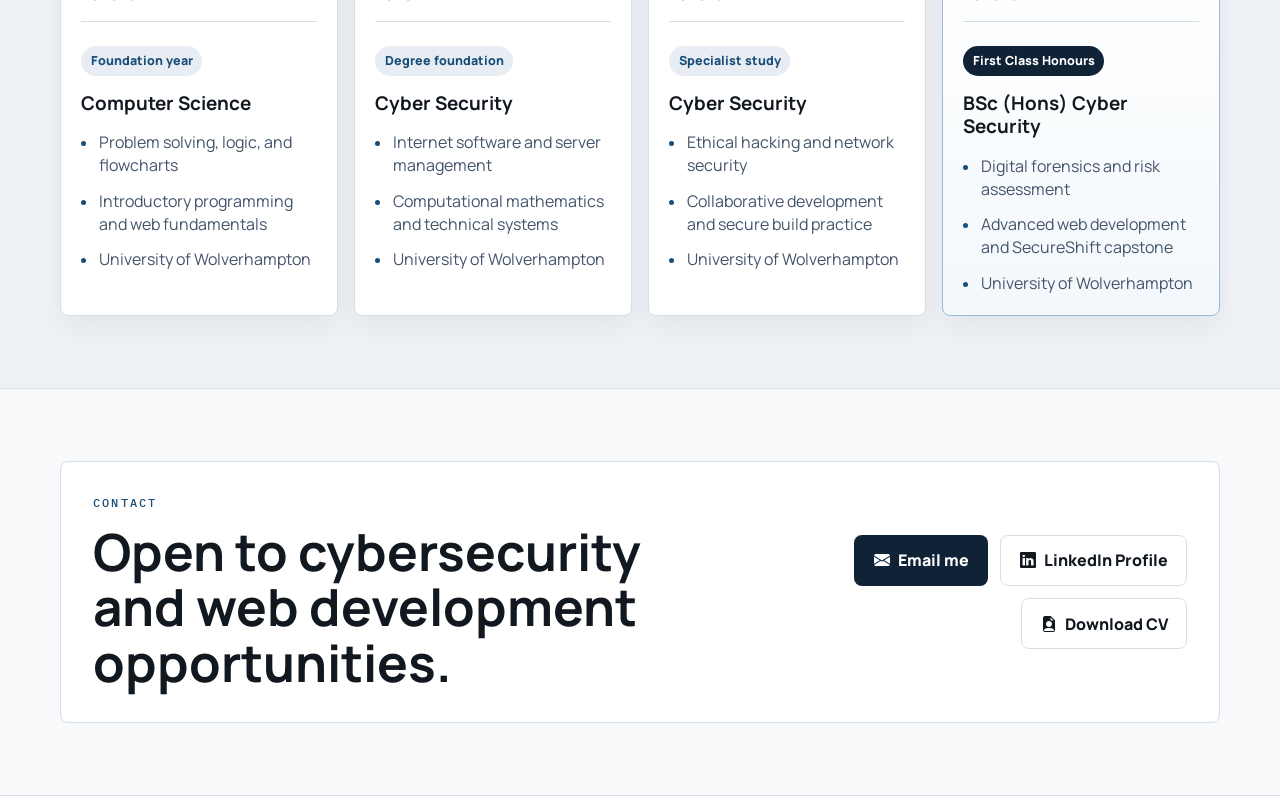
==== commit 94c51143: "Use cache-busted profile photo asset" ====
--- a/index.html
+++ b/index.html
@@ -18,7 +18,7 @@
       content="Cyber Security graduate portfolio featuring technical skills, hands-on security projects, and deployed development work."
     />
     <meta property="og:url" content="http://solomonomoigui.great-site.net/" />
-    <meta property="og:image" content="http://solomonomoigui.great-site.net/assets/solomon-portrait.png" />
+    <meta property="og:image" content="https://maldinisecurity.github.io/portfolio/assets/solomon-profile-2026.png" />
 
     <meta name="twitter:card" content="summary_large_image" />
     <meta name="twitter:title" content="Solomon Omoigui | Portfolio" />
@@ -26,7 +26,7 @@
       name="twitter:description"
       content="Cyber Security graduate portfolio featuring technical skills, hands-on security projects, and deployed development work."
     />
-    <meta name="twitter:image" content="http://solomonomoigui.great-site.net/assets/solomon-portrait.png" />
+    <meta name="twitter:image" content="https://maldinisecurity.github.io/portfolio/assets/solomon-profile-2026.png" />
     <title>Solomon Omoigui | Portfolio</title>
     <link rel="icon" href="assets/favicon.svg" type="image/svg+xml" />
     <link rel="icon" href="assets/favicon-32x32.png" sizes="32x32" type="image/png" />
@@ -80,7 +80,7 @@
           </div>
 
           <aside class="profile-panel" aria-label="Profile summary">
-            <img src="assets/solomon-portrait.png" alt="Solomon Omoigui" class="profile-photo" />
+            <img src="assets/solomon-profile-2026.png" alt="Solomon Omoigui" class="profile-photo" />
             <div class="profile-details">
               <p>University of Wolverhampton</p>
               <p>Cyber Security</p>
--- a/styles.css
+++ b/styles.css
@@ -224,9 +224,9 @@
 .profile-photo {
   display: block;
   width: 100%;
-  aspect-ratio: 4 / 5;
+  aspect-ratio: 1 / 1;
   object-fit: cover;
-  object-position: center 36%;
+  object-position: center;
 }
 
 .profile-details {
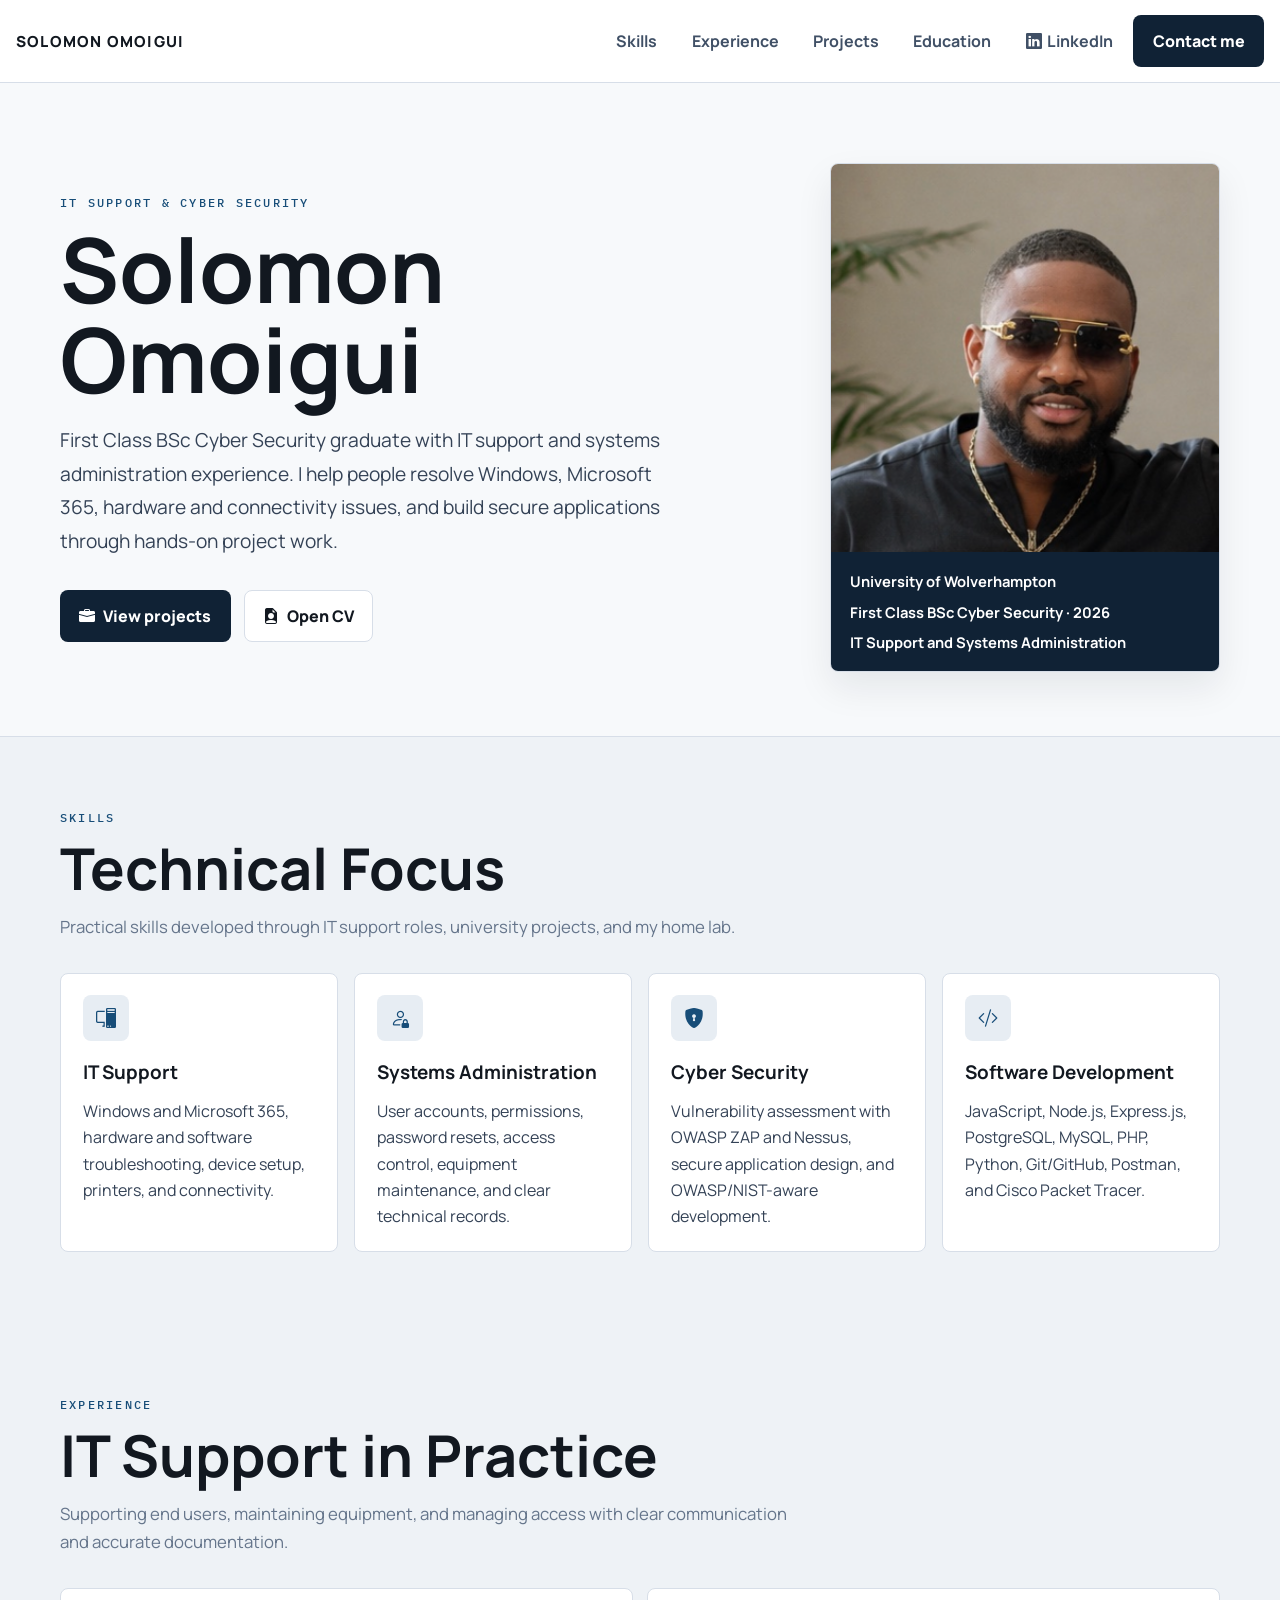
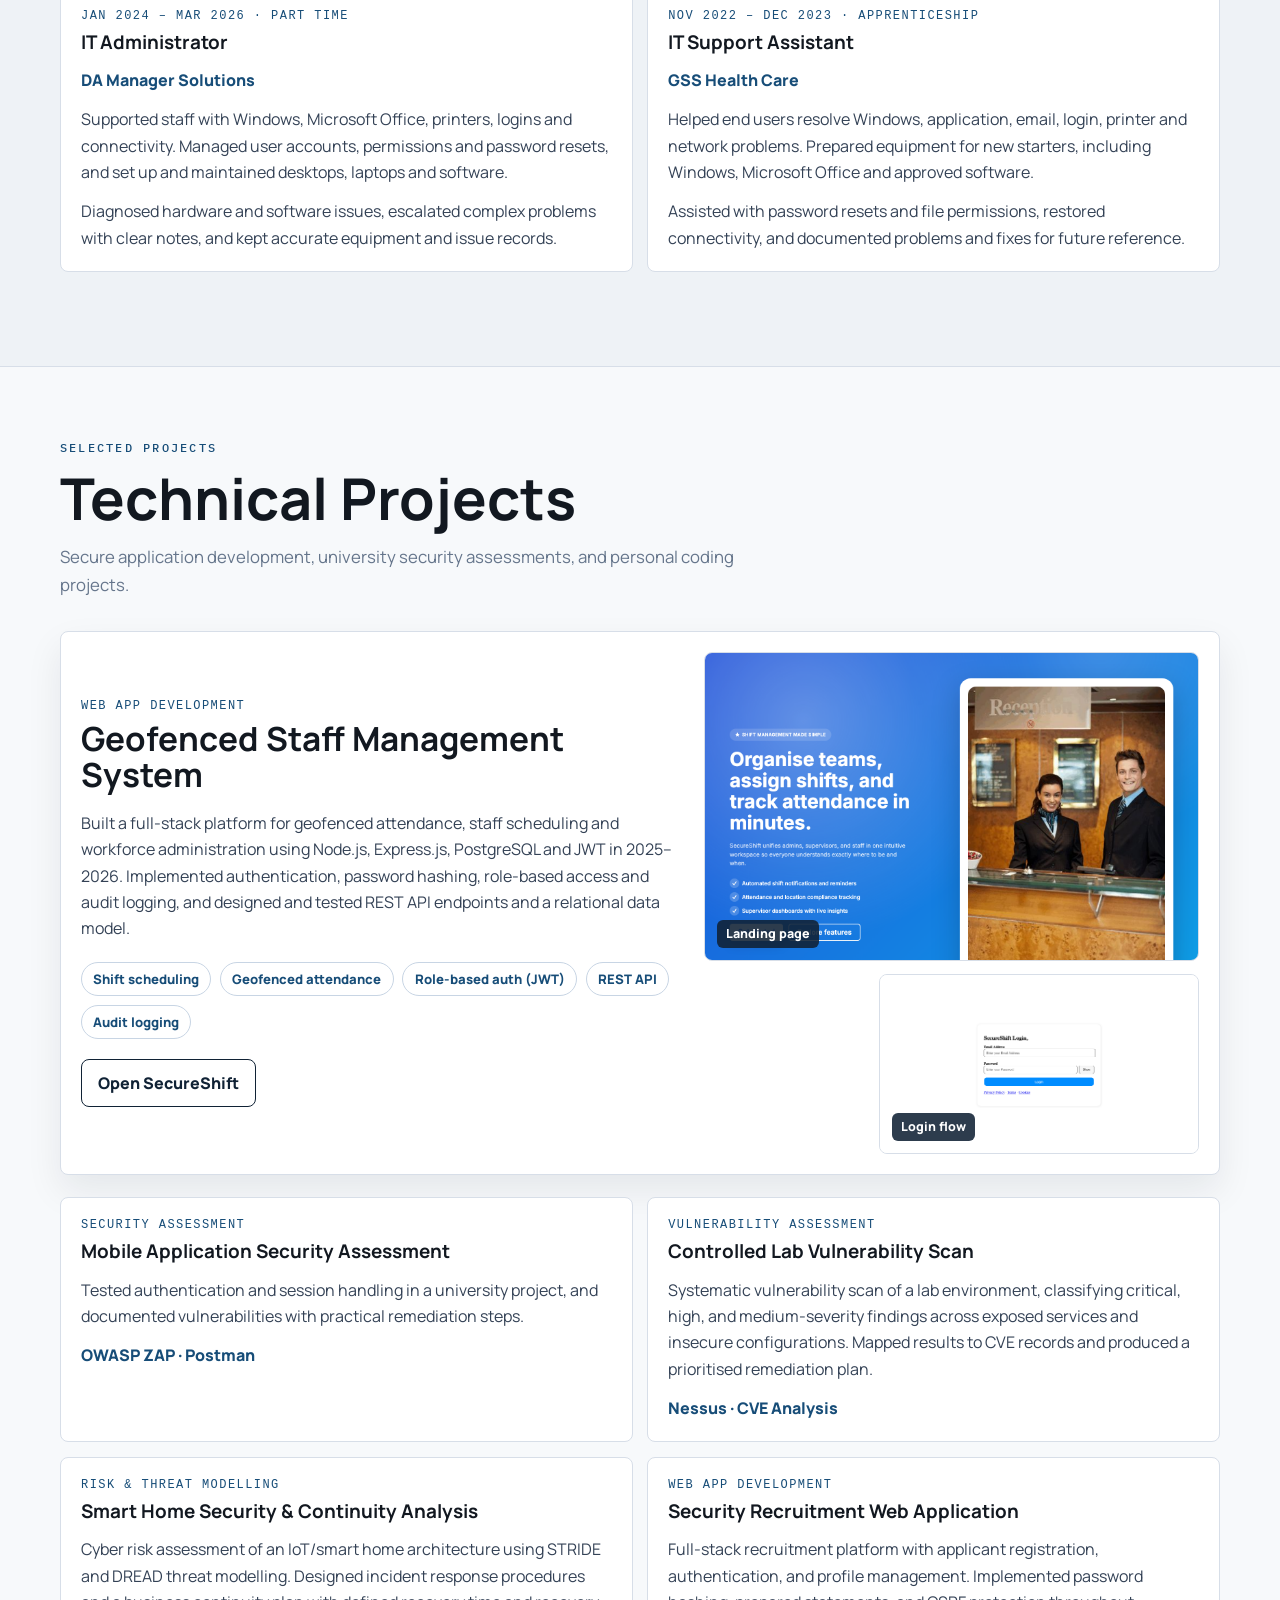
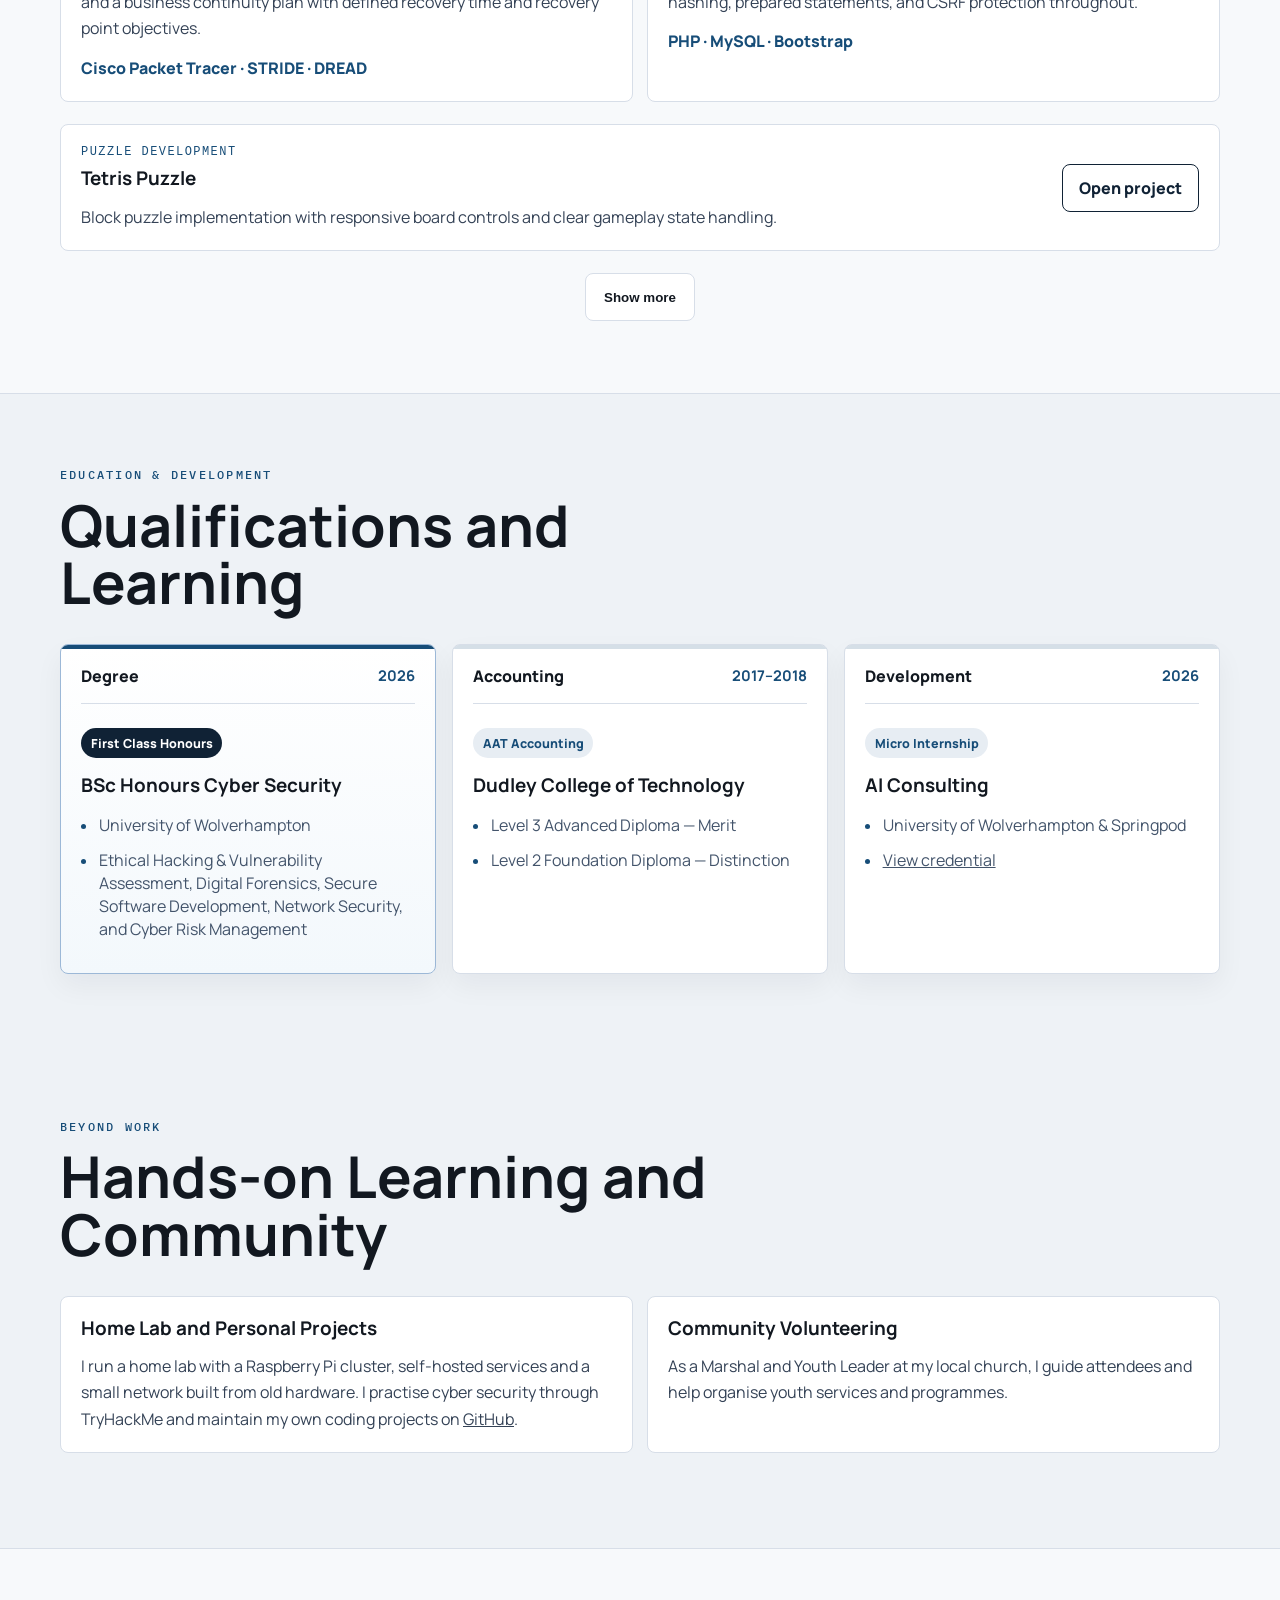
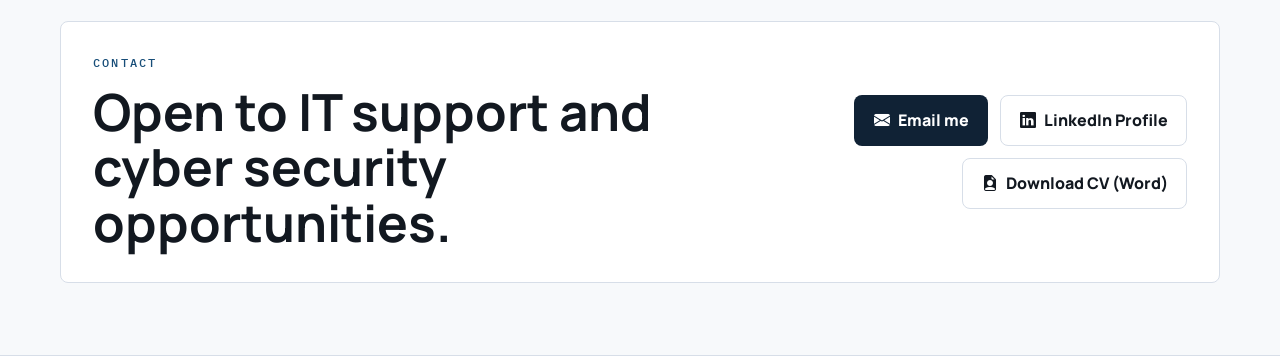
==== commit e9424cfb: "Update portfolio and online CV with latest IT support experience" ====
--- a/index.html
+++ b/index.html
@@ -5,7 +5,7 @@
     <meta name="viewport" content="width=device-width, initial-scale=1.0" />
     <meta
       name="description"
-      content="Cyber Security graduate portfolio featuring technical skills, hands-on security projects, and deployed development work."
+      content="IT support and First Class Cyber Security graduate portfolio featuring systems administration experience, secure development, and security projects."
     />
     <meta name="robots" content="index, follow" />
     <link rel="canonical" href="http://solomonomoigui.great-site.net/" />
@@ -15,7 +15,7 @@
     <meta property="og:title" content="Solomon Omoigui | Portfolio" />
     <meta
       property="og:description"
-      content="Cyber Security graduate portfolio featuring technical skills, hands-on security projects, and deployed development work."
+      content="IT support and First Class Cyber Security graduate portfolio featuring systems administration experience, secure development, and security projects."
     />
     <meta property="og:url" content="http://solomonomoigui.great-site.net/" />
     <meta property="og:image" content="https://maldinisecurity.github.io/portfolio/assets/solomon-profile-2026.png" />
@@ -24,7 +24,7 @@
     <meta name="twitter:title" content="Solomon Omoigui | Portfolio" />
     <meta
       name="twitter:description"
-      content="Cyber Security graduate portfolio featuring technical skills, hands-on security projects, and deployed development work."
+      content="IT support and First Class Cyber Security graduate portfolio featuring systems administration experience, secure development, and security projects."
     />
     <meta name="twitter:image" content="https://maldinisecurity.github.io/portfolio/assets/solomon-profile-2026.png" />
     <title>Solomon Omoigui | Portfolio</title>
@@ -53,9 +53,10 @@
         <nav class="main-nav" id="main-nav">
           <ul class="navbar-nav">
             <li><a href="#skills" class="nav-link">Skills</a></li>
+            <li><a href="#experience" class="nav-link">Experience</a></li>
             <li><a href="#projects" class="nav-link">Projects</a></li>
             <li><a href="#education" class="nav-link">Education</a></li>
-            <li><a href="https://www.linkedin.com/in/solomon-o-649461155" target="_blank" rel="noreferrer" class="nav-link"><i class="bi bi-linkedin"></i> LinkedIn</a></li>
+            <li><a href="https://linkedin.com/in/solomon-omoigui-649461155" target="_blank" rel="noreferrer" class="nav-link"><i class="bi bi-linkedin"></i> LinkedIn</a></li>
             <li><a href="#contact" class="btn btn-primary">Contact me</a></li>
           </ul>
         </nav>
@@ -66,10 +67,10 @@
       <section class="hero">
         <div class="container hero-grid">
           <div class="hero-copy">
-            <p class="eyebrow">Cyber Security Portfolio</p>
+            <p class="eyebrow">IT Support &amp; Cyber Security</p>
             <h1>Solomon Omoigui</h1>
             <p class="hero-lead">
-              Cyber Security graduate (First Class BSc Hons) focused on digital forensics, ethical hacking, risk assessment, and secure web development.
+              First Class BSc Cyber Security graduate with IT support and systems administration experience. I help people resolve Windows, Microsoft 365, hardware and connectivity issues, and build secure applications through hands-on project work.
             </p>
             <div class="hero-actions">
               <a class="btn btn-primary" href="#projects"><i class="bi bi-briefcase-fill"></i> View projects</a>
@@ -83,8 +84,8 @@
             <img src="assets/solomon-profile-2026.png" alt="Solomon Omoigui" class="profile-photo" />
             <div class="profile-details">
               <p>University of Wolverhampton</p>
-              <p>Cyber Security</p>
-              <p>Digital Forensics and Risk Assessment</p>
+              <p>First Class BSc Cyber Security · 2026</p>
+              <p>IT Support and Systems Administration</p>
             </div>
           </aside>
         </div>
@@ -95,29 +96,33 @@
           <div class="section-heading">
             <p class="eyebrow">Skills</p>
             <h2>Technical Focus</h2>
-            <p>Core areas developed through coursework, labs, and personal project work.</p>
+            <p>Practical skills developed through IT support roles, university projects, and my home lab.</p>
           </div>
 
           <div class="skills-grid">
-            <article class="info-card">
-              <div class="card-icon"><i class="bi bi-shield-lock-fill"></i></div>
-              <h3>Penetration Testing</h3>
-              <p>Ethical hacking, vulnerability scanning, and network security analysis through practical lab work.</p>
-            </article>
-            <article class="info-card">
-              <div class="card-icon"><i class="bi bi-search"></i></div>
-              <h3>Digital Forensics</h3>
-              <p>Evidence handling, forensic reporting, and investigation workflows for technical case studies.</p>
-            </article>
-            <article class="info-card">
-              <div class="card-icon"><i class="bi bi-clipboard-data"></i></div>
-              <h3>Risk & Governance</h3>
-              <p>Risk assessment methods, scenario analysis, and control recommendations for security decisions.</p>
-            </article>
-            <article class="info-card">
-              <div class="card-icon"><i class="bi bi-code-slash"></i></div>
-              <h3>Web Development</h3>
-              <p>HTML, CSS, JavaScript, responsive layouts, and deployed project structures.</p>
+            <article class="info-card"><div class="card-icon"><i class="bi bi-pc-display"></i></div><h3>IT Support</h3><p>Windows and Microsoft 365, hardware and software troubleshooting, device setup, printers, and connectivity.</p></article>
+            <article class="info-card"><div class="card-icon"><i class="bi bi-person-lock"></i></div><h3>Systems Administration</h3><p>User accounts, permissions, password resets, access control, equipment maintenance, and clear technical records.</p></article>
+            <article class="info-card"><div class="card-icon"><i class="bi bi-shield-lock-fill"></i></div><h3>Cyber Security</h3><p>Vulnerability assessment with OWASP ZAP and Nessus, secure application design, and OWASP/NIST-aware development.</p></article>
+            <article class="info-card"><div class="card-icon"><i class="bi bi-code-slash"></i></div><h3>Software Development</h3><p>JavaScript, Node.js, Express.js, PostgreSQL, MySQL, PHP, Python, Git/GitHub, Postman, and Cisco Packet Tracer.</p></article>
+          </div>
+        </div>
+      </section>
+
+      <section id="experience" class="section">
+        <div class="container">
+          <div class="section-heading"><p class="eyebrow">Experience</p><h2>IT Support in Practice</h2><p>Supporting end users, maintaining equipment, and managing access with clear communication and accurate documentation.</p></div>
+          <div class="security-projects">
+            <article class="security-project-card">
+              <span class="project-type">Jan 2024 – Mar 2026 · Part time</span>
+              <h3>IT Administrator</h3><p class="project-tools">DA Manager Solutions</p>
+              <p>Supported staff with Windows, Microsoft Office, printers, logins and connectivity. Managed user accounts, permissions and password resets, and set up and maintained desktops, laptops and software.</p>
+              <p>Diagnosed hardware and software issues, escalated complex problems with clear notes, and kept accurate equipment and issue records.</p>
+            </article>
+            <article class="security-project-card">
+              <span class="project-type">Nov 2022 – Dec 2023 · Apprenticeship</span>
+              <h3>IT Support Assistant</h3><p class="project-tools">GSS Health Care</p>
+              <p>Helped end users resolve Windows, application, email, login, printer and network problems. Prepared equipment for new starters, including Windows, Microsoft Office and approved software.</p>
+              <p>Assisted with password resets and file permissions, restored connectivity, and documented problems and fixes for future reference.</p>
             </article>
           </div>
         </div>
@@ -127,27 +132,25 @@
         <div class="container">
           <div class="section-heading">
             <p class="eyebrow">Selected Projects</p>
-            <h2>Development Work</h2>
-            <p>Deployed web applications and interactive development work with live project links.</p>
+            <h2>Technical Projects</h2>
+            <p>Secure application development, university security assessments, and personal coding projects.</p>
           </div>
 
           <article class="project-showcase">
             <div class="project-showcase-copy">
               <span class="project-type">Web App Development</span>
-              <h3>SecureShift Staff Management</h3>
-              <p>
-                SecureShift is a deployed staff management web app for organising teams, assigning shifts, and tracking
-                attendance. Built with Node.js, Express, and PostgreSQL, it features secure role-based authentication,
-                JWT session controls, and granular permission management aligned to OWASP and NIST guidance - replacing
-                manual scheduling and attendance workflows with a centralised digital system used daily in a live
-                environment.
+              <h3>Geofenced Staff Management System</h3>
+              <p>
+                Built a full-stack platform for geofenced attendance, staff scheduling and workforce administration
+                using Node.js, Express.js, PostgreSQL and JWT in 2025–2026. Implemented authentication, password hashing,
+                role-based access and audit logging, and designed and tested REST API endpoints and a relational data model.
               </p>
               <div class="project-tags" aria-label="SecureShift project highlights">
                 <span>Shift scheduling</span>
-                <span>Attendance tracking</span>
+                <span>Geofenced attendance</span>
                 <span>Role-based auth (JWT)</span>
                 <span>REST API</span>
-                <span>PWA-ready</span>
+                <span>Audit logging</span>
               </div>
               <a href="https://maldinisecurity.uk" target="_blank" rel="noreferrer" class="project-link">Open SecureShift</a>
             </div>
@@ -181,11 +184,9 @@
               <span class="project-type">Security Assessment</span>
               <h3>Mobile Application Security Assessment</h3>
               <p>
-                Structured penetration test of a mobile application covering authentication flows, session management,
-                API endpoints, and input validation. Produced a full vulnerability report with remediation
-                recommendations, then retested to verify fixes.
-              </p>
-              <p class="project-tools">OWASP ZAP · Postman · Browser DevTools</p>
+                Tested authentication and session handling in a university project, and documented vulnerabilities with practical remediation steps.
+              </p>
+              <p class="project-tools">OWASP ZAP · Postman</p>
             </article>
 
             <article class="security-project-card">
@@ -267,68 +268,33 @@
 
       <section id="education" class="section">
         <div class="container">
-          <div class="section-heading centered">
-            <p class="eyebrow">Educational History</p>
-            <h2>Academic Progression</h2>
-            <p>Progression from core computer science foundations to a First Class BSc (Hons) in Cyber Security.</p>
-          </div>
-
+          <div class="section-heading"><p class="eyebrow">Education &amp; Development</p><h2>Qualifications and Learning</h2></div>
           <div class="education-grid">
+            <article class="education-card education-card-featured">
+              <div class="education-header"><span>Degree</span><strong>2026</strong></div>
+              <p class="education-status">First Class Honours</p><h3>BSc Honours Cyber Security</h3>
+              <ul><li>University of Wolverhampton</li><li>Ethical Hacking &amp; Vulnerability Assessment, Digital Forensics, Secure Software Development, Network Security, and Cyber Risk Management</li></ul>
+            </article>
             <article class="education-card">
-              <div class="education-header">
-                <span>Level 3</span>
-                <strong>2022-2023</strong>
-              </div>
-              <p class="education-status">Foundation year</p>
-              <h3>Computer Science</h3>
-              <ul>
-                <li>Problem solving, logic, and flowcharts</li>
-                <li>Introductory programming and web fundamentals</li>
-                <li>University of Wolverhampton</li>
-              </ul>
-            </article>
-
+              <div class="education-header"><span>Accounting</span><strong>2017–2018</strong></div>
+              <p class="education-status">AAT Accounting</p><h3>Dudley College of Technology</h3>
+              <ul><li>Level 3 Advanced Diploma — Merit</li><li>Level 2 Foundation Diploma — Distinction</li></ul>
+            </article>
             <article class="education-card">
-              <div class="education-header">
-                <span>Level 4</span>
-                <strong>2023-2024</strong>
-              </div>
-              <p class="education-status">Degree foundation</p>
-              <h3>Cyber Security</h3>
-              <ul>
-                <li>Internet software and server management</li>
-                <li>Computational mathematics and technical systems</li>
-                <li>University of Wolverhampton</li>
-              </ul>
-            </article>
-
-            <article class="education-card">
-              <div class="education-header">
-                <span>Level 5</span>
-                <strong>2024-2025</strong>
-              </div>
-              <p class="education-status">Specialist study</p>
-              <h3>Cyber Security</h3>
-              <ul>
-                <li>Ethical hacking and network security</li>
-                <li>Collaborative development and secure build practice</li>
-                <li>University of Wolverhampton</li>
-              </ul>
-            </article>
-
-            <article class="education-card education-card-featured">
-              <div class="education-header">
-                <span>Level 6</span>
-                <strong>2025-2026</strong>
-              </div>
-              <p class="education-status">First Class Honours</p>
-              <h3>BSc (Hons) Cyber Security</h3>
-              <ul>
-                <li>Digital forensics and risk assessment</li>
-                <li>Advanced web development and SecureShift capstone</li>
-                <li>University of Wolverhampton</li>
-              </ul>
-            </article>
+              <div class="education-header"><span>Development</span><strong>2026</strong></div>
+              <p class="education-status">Micro Internship</p><h3>AI Consulting</h3>
+              <ul><li>University of Wolverhampton &amp; Springpod</li><li><a href="https://space.springpod.com/certificate/r8f0x4q9r2t5/share" target="_blank" rel="noreferrer">View credential</a></li></ul>
+            </article>
+          </div>
+        </div>
+      </section>
+
+      <section id="interests" class="section">
+        <div class="container">
+          <div class="section-heading"><p class="eyebrow">Beyond Work</p><h2>Hands-on Learning and Community</h2></div>
+          <div class="security-projects">
+            <article class="security-project-card"><h3>Home Lab and Personal Projects</h3><p>I run a home lab with a Raspberry Pi cluster, self-hosted services and a small network built from old hardware. I practise cyber security through TryHackMe and maintain my own coding projects on <a href="https://github.com/maldinisecurity" target="_blank" rel="noreferrer">GitHub</a>.</p></article>
+            <article class="security-project-card"><h3>Community Volunteering</h3><p>As a Marshal and Youth Leader at my local church, I guide attendees and help organise youth services and programmes.</p></article>
           </div>
         </div>
       </section>
@@ -337,17 +303,17 @@
         <div class="container contact-panel">
           <div>
             <p class="eyebrow">Contact</p>
-            <h2>Open to cybersecurity and web development opportunities.</h2>
+            <h2>Open to IT support and cyber security opportunities.</h2>
           </div>
           <div class="contact-actions">
             <a class="btn btn-primary" href="mailto:solomonomoigui@gmail.com">
               <i class="bi bi-envelope-fill"></i> Email me
             </a>
-            <a class="btn btn-secondary" href="https://www.linkedin.com/in/solomon-o-649461155" target="_blank" rel="noreferrer">
+            <a class="btn btn-secondary" href="https://linkedin.com/in/solomon-omoigui-649461155" target="_blank" rel="noreferrer">
               <i class="bi bi-linkedin"></i> LinkedIn Profile
             </a>
-            <a class="btn btn-secondary" href="cv.html" target="_blank" rel="noopener noreferrer">
-              <i class="bi bi-file-earmark-person-fill"></i> Download CV
+            <a class="btn btn-secondary" href="Solomon_Omoigui_CV.docx" download>
+              <i class="bi bi-file-earmark-person-fill"></i> Download CV (Word)
             </a>
           </div>
         </div>
--- a/styles.css
+++ b/styles.css
@@ -518,7 +518,7 @@
 
 .education-grid {
   display: grid;
-  grid-template-columns: repeat(4, minmax(0, 1fr));
+  grid-template-columns: repeat(3, minmax(0, 1fr));
   gap: 1rem;
   align-items: stretch;
 }
